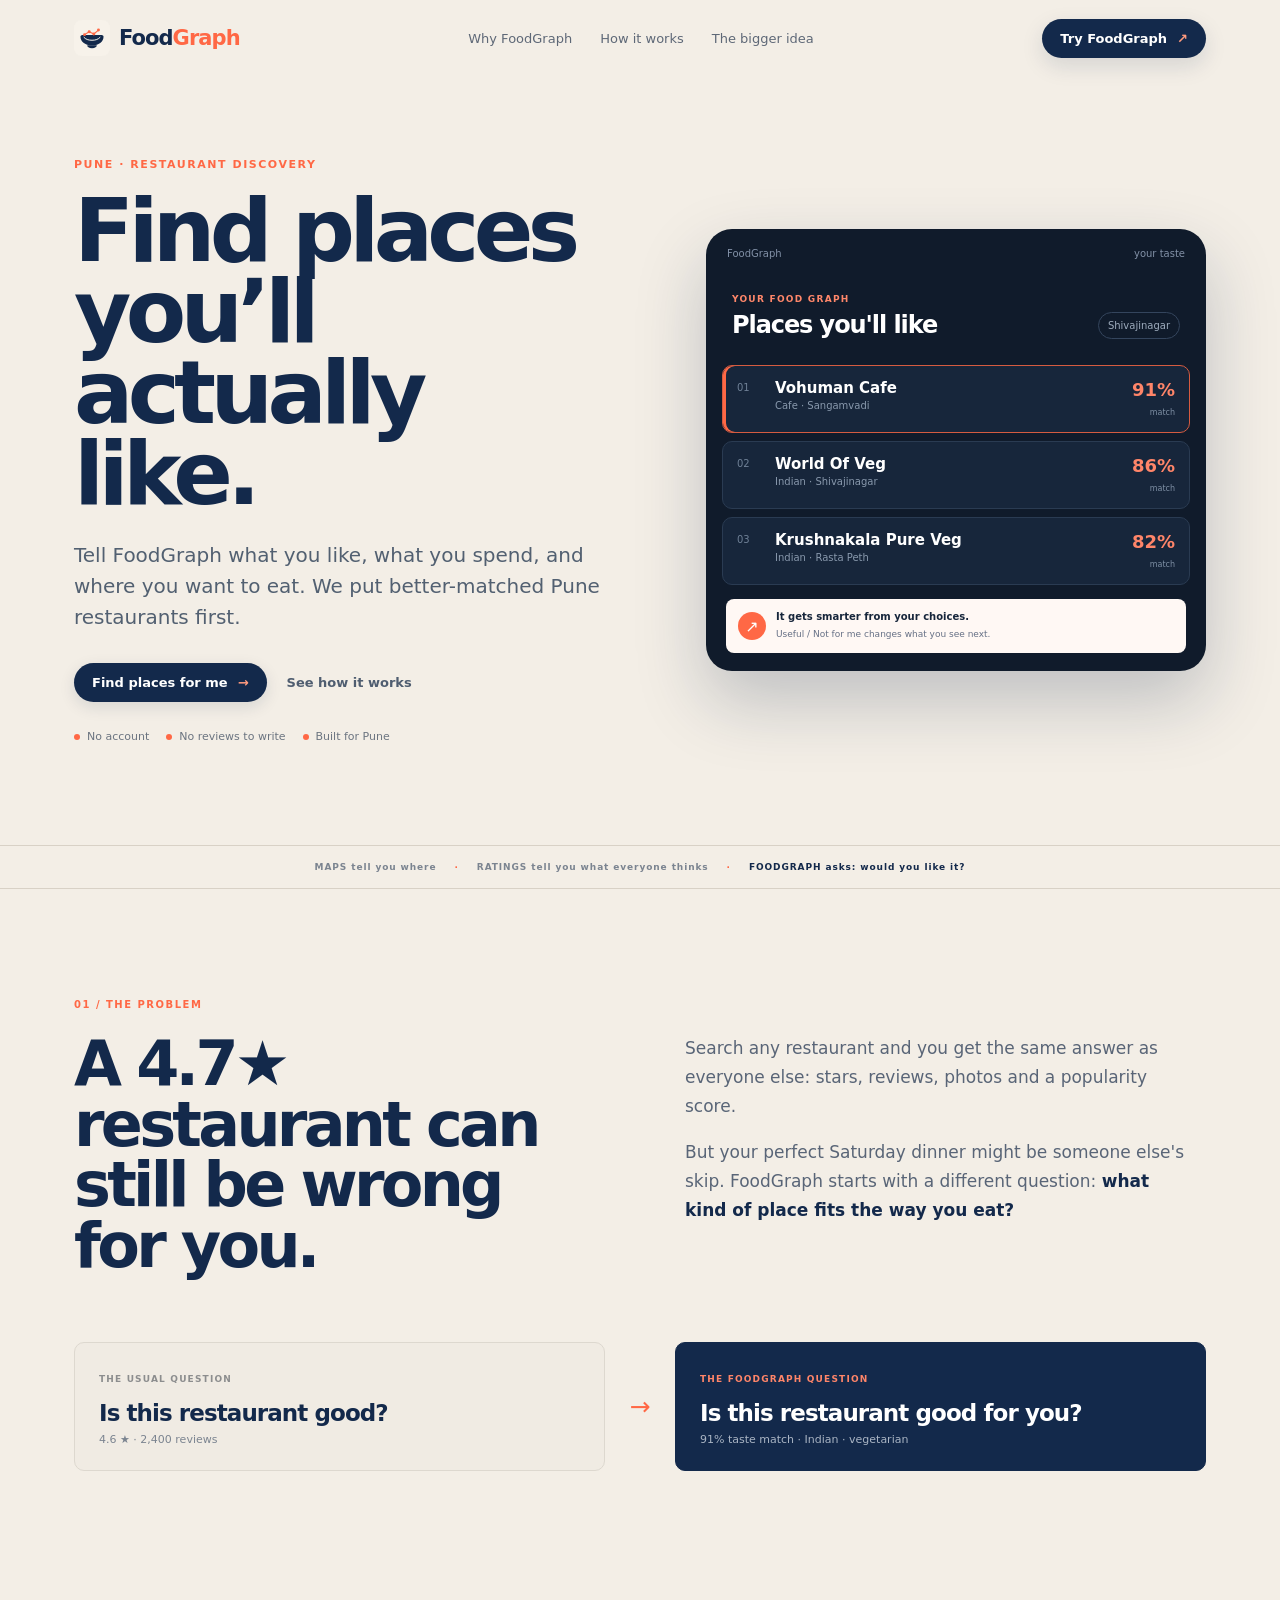
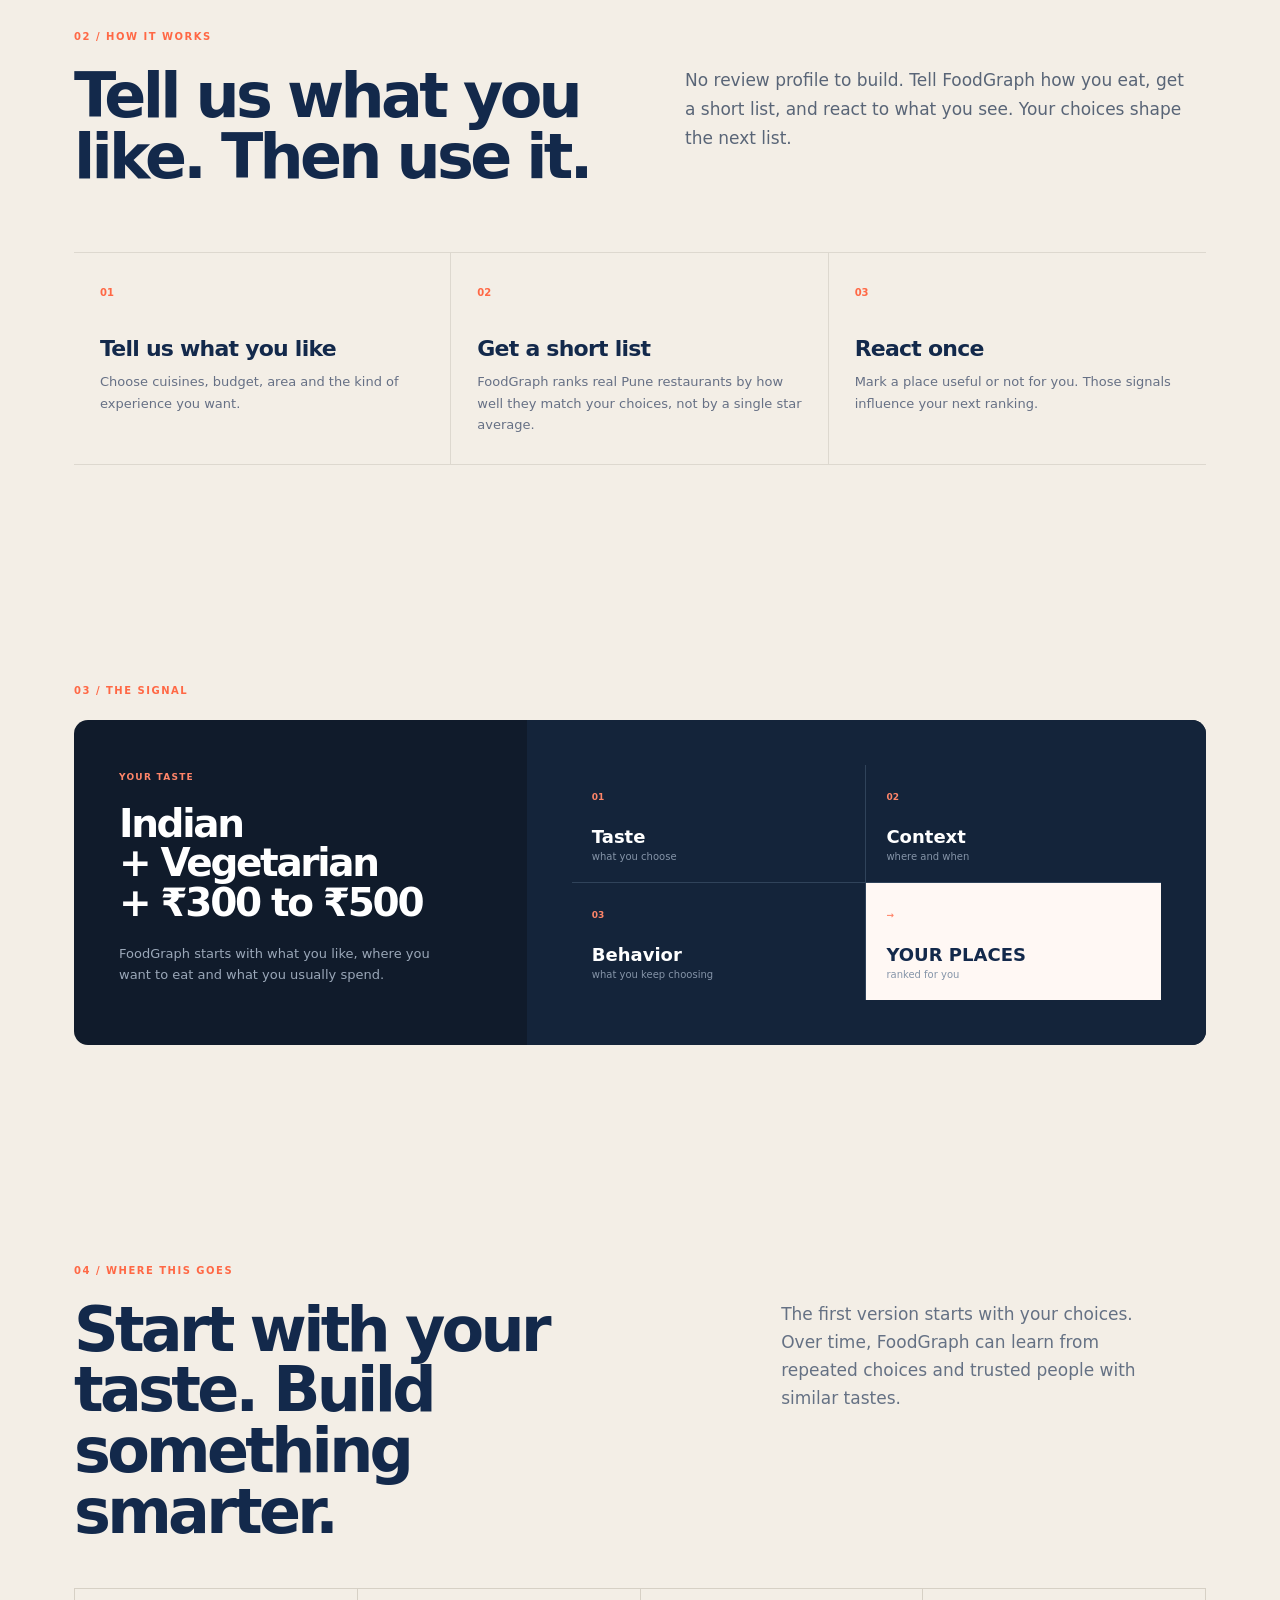
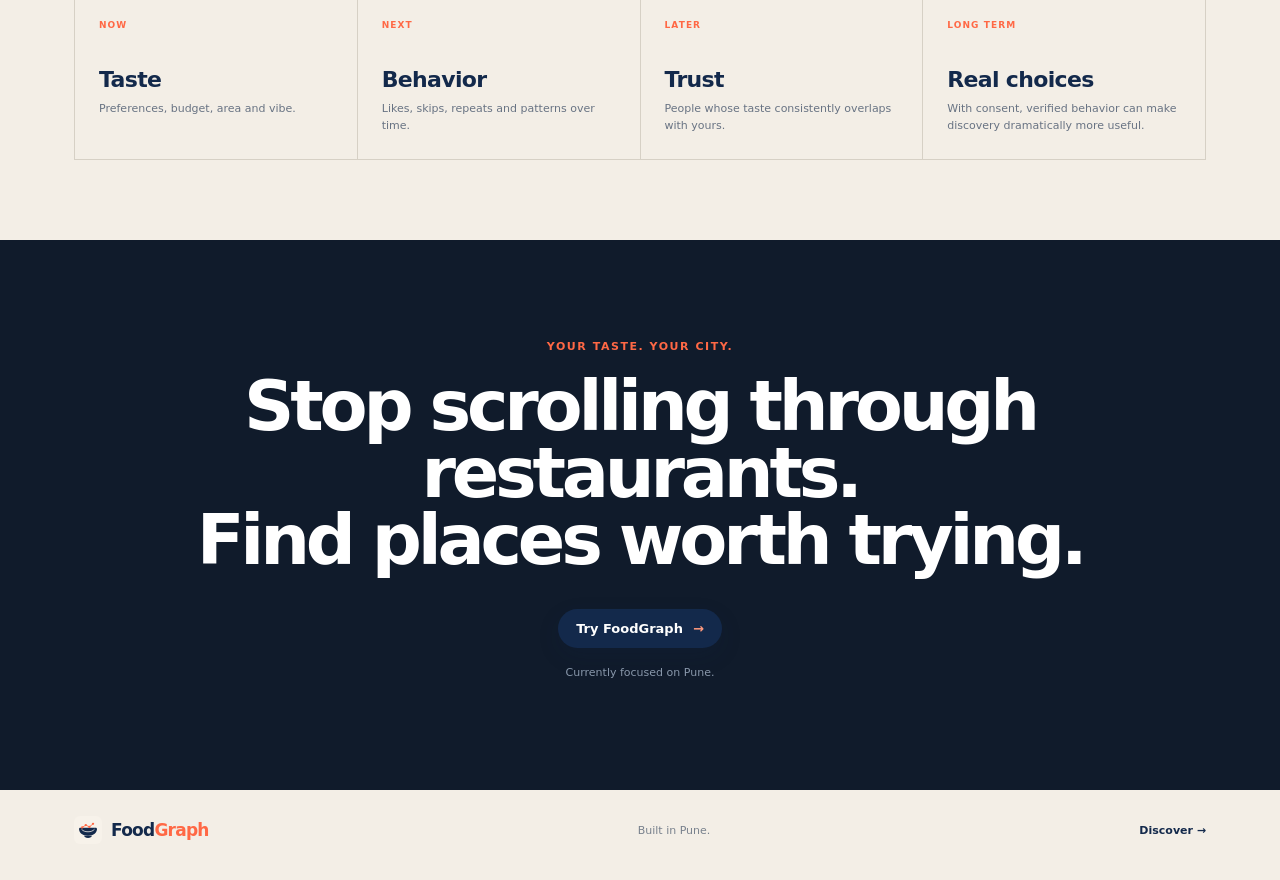
==== index.html @ 8de1b58d "Refresh homepage styles after design pass" ====
<!doctype html>
<html lang="en"><head><meta charset="utf-8"><meta name="viewport" content="width=device-width,initial-scale=1"><title>FoodGraph | Find places you'll like</title><meta name="description" content="FoodGraph helps you discover Pune restaurants that match your taste, budget and vibe."><link rel="icon" href="assets/foodgraph-mark.svg"><link rel="stylesheet" href="styles.css?v=20261007b"></head><body class="marketing"><nav class="nav"><a class="brand" href="./"><img src="assets/foodgraph-mark.svg" alt=""><span><b>Food</b><strong>Graph</strong></span></a><div class="navlinks"><a href="#why">Why FoodGraph</a><a href="#how">How it works</a><a href="#vision">The bigger idea</a></div><a class="navcta" href="discover/">Try FoodGraph <span>↗</span></a></nav><main><section class="hero-marketing"><div class="hero-copy"><p class="eyebrow">PUNE · RESTAURANT DISCOVERY</p><h1>Find places you’ll actually like.</h1><p class="hero-lede">Tell FoodGraph what you like, what you spend, and where you want to eat. We put better-matched Pune restaurants first.</p><div class="hero-actions"><a class="primary" href="discover/">Find places for me <span>→</span></a><a class="secondary" href="#how">See how it works</a></div><div class="proof-row"><span><i></i>No account</span><span><i></i>No reviews to write</span><span><i></i>Built for Pune</span></div></div><div class="hero-product"><div class="window"><div class="windowbar"><span>FoodGraph</span><span>your taste</span></div><div class="taste-head"><div><small>YOUR FOOD GRAPH</small><h2>Places you'll like</h2></div><span class="mini-location">Shivajinagar</span></div><article class="preview-card featured"><div class="preview-number">01</div><div class="preview-main"><div class="preview-name">Vohuman Cafe</div><div class="preview-meta">Cafe · Sangamvadi</div><div class="preview-tags"><span>Cafe</span><span>Casual</span></div></div><div class="fit"><b>91%</b><small>match</small></div></article><article class="preview-card"><div class="preview-number">02</div><div class="preview-main"><div class="preview-name">World Of Veg</div><div class="preview-meta">Indian · Shivajinagar</div><div class="preview-tags"><span>Indian</span><span>Vegetarian</span></div></div><div class="fit"><b>86%</b><small>match</small></div></article><article class="preview-card"><div class="preview-number">03</div><div class="preview-main"><div class="preview-name">Krushnakala Pure Veg</div><div class="preview-meta">Indian · Rasta Peth</div><div class="preview-tags"><span>Indian</span><span>Vegetarian</span></div></div><div class="fit"><b>82%</b><small>match</small></div></article><div class="learning-note"><span>↗</span><div><b>It gets smarter from your choices.</b><small>Useful / Not for me changes what you see next.</small></div></div></div></div></section><section class="ticker"><span>MAPS tell you where</span><b>·</b><span>RATINGS tell you what everyone thinks</span><b>·</b><strong>FOODGRAPH asks: would you like it?</strong></section><section id="why" class="section problem"><div class="section-label">01 / THE PROBLEM</div><div class="section-grid"><div><h2>A 4.7★ restaurant can still be wrong for you.</h2></div><div class="copy"><p>Search any restaurant and you get the same answer as everyone else: stars, reviews, photos and a popularity score.</p><p>But your perfect Saturday dinner might be someone else's skip. FoodGraph starts with a different question: <em>what kind of place fits the way you eat?</em></p></div></div><div class="comparison"><div class="compare-card muted"><span>THE USUAL QUESTION</span><b>Is this restaurant good?</b><p>4.6 ★ · 2,400 reviews</p></div><div class="compare-arrow">→</div><div class="compare-card active"><span>THE FOODGRAPH QUESTION</span><b>Is this restaurant good for you?</b><p>91% taste match · Indian · vegetarian</p></div></div></section><section id="how" class="section how"><div class="section-label">02 / HOW IT WORKS</div><div class="section-grid"><div><h2>Tell us what you like. Then use it.</h2></div><div class="copy"><p>No review profile to build. Tell FoodGraph how you eat, get a short list, and react to what you see. Your choices shape the next list.</p></div></div><div class="steps"><article><span>01</span><h3>Tell us what you like</h3><p>Choose cuisines, budget, area and the kind of experience you want.</p></article><article><span>02</span><h3>Get a short list</h3><p>FoodGraph ranks real Pune restaurants by how well they match your choices, not by a single star average.</p></article><article><span>03</span><h3>React once</h3><p>Mark a place useful or not for you. Those signals influence your next ranking.</p></article></div></section><section class="section taste-system"><div class="section-label">03 / THE SIGNAL</div><div class="signal-card"><div class="signal-left"><span class="signal-kicker">YOUR TASTE</span><h2>Indian<br>+ Vegetarian<br>+ ₹300 to ₹500</h2><p>FoodGraph starts with what you like, where you want to eat and what you usually spend.</p></div><div class="signal-flow"><div><span>01</span><b>Taste</b><small>what you choose</small></div><div><span>02</span><b>Context</b><small>where and when</small></div><div><span>03</span><b>Behavior</b><small>what you keep choosing</small></div><div class="result"><span>→</span><b>YOUR PLACES</b><small>ranked for you</small></div></div></div></section><section id="vision" class="section vision"><div class="section-label">04 / WHERE THIS GOES</div><div class="vision-head"><h2>Start with your taste. Build something smarter.</h2><p>The first version starts with your choices. Over time, FoodGraph can learn from repeated choices and trusted people with similar tastes.</p></div><div class="vision-grid"><div><span>NOW</span><b>Taste</b><p>Preferences, budget, area and vibe.</p></div><div><span>NEXT</span><b>Behavior</b><p>Likes, skips, repeats and patterns over time.</p></div><div><span>LATER</span><b>Trust</b><p>People whose taste consistently overlaps with yours.</p></div><div><span>LONG TERM</span><b>Real choices</b><p>With consent, verified behavior can make discovery dramatically more useful.</p></div></div></section><section class="final-cta"><p class="eyebrow">YOUR TASTE. YOUR CITY.</p><h2>Stop scrolling through restaurants.<br>Find places worth trying.</h2><a class="primary" href="discover/">Try FoodGraph <span>→</span></a><p>Currently focused on Pune.</p></section></main><footer><a class="brand" href="./"><img src="assets/foodgraph-mark.svg" alt=""><span><b>Food</b><strong>Graph</strong></span></a><span>Built in Pune.</span><a href="discover/">Discover →</a></footer></body></html>
---- styles.css ----
:root{--cream:#f7f2ea;--paper:#fffdf8;--ink:#13294b;--coral:#ff6845;--muted:#667085;--line:#ddd8cf;--dark:#101b2b;--dark2:#17263b;--white:#fff;--max:1180px}
*{box-sizing:border-box}html{scroll-behavior:smooth}body{margin:0;background:#f3eee6;color:var(--ink);font-family:Inter,ui-sans-serif,system-ui,-apple-system,BlinkMacSystemFont,"Segoe UI",sans-serif;-webkit-font-smoothing:antialiased}a{text-decoration:none;color:inherit}button,input,select{font:inherit}.nav{height:76px;max-width:var(--max);margin:auto;padding:0 24px;display:flex;align-items:center;justify-content:space-between;gap:24px}.brand{display:inline-flex;align-items:center;gap:9px;font-size:21px;letter-spacing:-.045em;font-weight:850}.brand img{width:36px;height:36px}.brand b{font-weight:850}.brand strong{color:var(--coral);font-weight:850}.navlinks{display:flex;gap:28px;font-size:13px;color:#5e6877}.navlinks a:hover{color:var(--ink)}.navcta,.primary{display:inline-flex;align-items:center;justify-content:center;gap:10px;background:var(--ink);color:white;border-radius:999px;padding:12px 18px;font-size:13px;font-weight:800;box-shadow:0 8px 22px rgba(19,41,75,.13)}.navcta span,.primary span{color:#ff9a7e}.hero-marketing{max-width:var(--max);margin:auto;padding:72px 24px 92px;display:grid;grid-template-columns:1.02fr .98fr;gap:60px;align-items:center}.hero-copy{padding:10px 0}.eyebrow{font-size:11px;font-weight:850;letter-spacing:.14em;color:var(--coral);margin:0 0 20px}.hero-copy h1{font-size:clamp(52px,7vw,88px);line-height:.92;letter-spacing:-.065em;margin:0 0 25px;max-width:650px}.hero-lede{font-size:20px;line-height:1.55;color:#526071;max-width:580px;margin:0 0 30px}.hero-actions{display:flex;align-items:center;gap:20px}.secondary{font-size:13px;font-weight:800;color:#4f5d70}.proof-row{display:flex;flex-wrap:wrap;gap:17px;margin-top:28px;font-size:11px;color:#6b7480}.proof-row i{display:inline-block;width:6px;height:6px;background:var(--coral);border-radius:50%;margin-right:7px}.hero-product{display:flex;justify-content:flex-end}.window{width:min(100%,500px);background:var(--dark);border-radius:26px;padding:16px;box-shadow:0 30px 70px rgba(19,41,75,.23);transform:rotate(1deg)}.windowbar{display:flex;justify-content:space-between;color:#8291a7;font-size:10px;padding:3px 5px 16px}.taste-head{display:flex;justify-content:space-between;align-items:end;padding:12px 10px 18px;color:white}.taste-head small{color:#ff876a;font-size:9px;letter-spacing:.14em;font-weight:800}.taste-head h2{font-size:24px;letter-spacing:-.045em;margin:5px 0 0}.mini-location{font-size:10px;border:1px solid #34455d;padding:7px 9px;border-radius:999px;color:#9eacbd}.preview-card{display:grid;grid-template-columns:28px 1fr auto;gap:10px;align-items:start;background:#17263b;border:1px solid #2a3b52;border-radius:15px;padding:15px;margin-top:8px;color:white}.preview-card.featured{border-color:#d55b40;box-shadow:inset 3px 0 var(--coral)}.preview-number{font-size:10px;color:#6f8096;padding-top:3px}.preview-name{font-size:15px;font-weight:800}.preview-meta{font-size:10px;color:#8999ad;margin-top:3px}.preview-tags{display:flex;gap:5px;margin-top:9px}.preview-tags span{font-size:8px;color:#b5c0cf;border:1px solid #35475f;border-radius:999px;padding:4px 6px}.fit{text-align:right}.fit b{display:block;color:#ff8569;font-size:18px}.fit small{font-size:8px;color:#7f90a5}.learning-note{display:flex;gap:10px;align-items:center;margin:12px 4px 2px;padding:12px;border-radius:13px;background:#fff8f4;color:#17263b}.learning-note>span{width:28px;height:28px;border-radius:50%;background:var(--coral);color:white;display:grid;place-items:center}.learning-note b{display:block;font-size:10px}.learning-note small{font-size:9px;color:#667085}.ticker{border-top:1px solid #d8d1c6;border-bottom:1px solid #d8d1c6;padding:16px 24px;display:flex;justify-content:center;gap:18px;flex-wrap:wrap;font-size:9px;letter-spacing:.1em;font-weight:800;color:#7b8490}.ticker strong{color:var(--ink)}.ticker b{color:var(--coral)}.section{max-width:var(--max);margin:auto;padding:110px 24px}.section-label{font-size:10px;font-weight:850;letter-spacing:.15em;color:var(--coral);margin-bottom:35px}.section-grid{display:grid;grid-template-columns:1fr 1fr;gap:70px}.section h2,.vision-head h2{font-size:clamp(38px,5vw,62px);line-height:.98;letter-spacing:-.06em;margin:0;max-width:600px}.copy{font-size:17px;line-height:1.7;color:#596577;max-width:510px}.copy p{margin:0 0 18px}.copy em{color:var(--ink);font-style:normal;font-weight:750}.comparison{display:grid;grid-template-columns:1fr 70px 1fr;align-items:center;margin-top:65px}.compare-card{padding:28px;border-radius:20px;border:1px solid var(--line);background:#f0ebe3}.compare-card.active{background:var(--ink);color:white;border-color:var(--ink);box-shadow:0 20px 50px rgba(19,41,75,.16)}.compare-card span{font-size:9px;letter-spacing:.13em;font-weight:850;color:#8c8d8e}.compare-card.active span{color:#ff8569}.compare-card b{display:block;font-size:23px;letter-spacing:-.04em;margin:14px 0 7px}.compare-card p{margin:0;font-size:11px;color:#7b8490}.compare-card.active p{color:#aab5c4}.compare-arrow{text-align:center;font-size:25px;color:var(--coral)}.how{padding-top:50px}.steps{display:grid;grid-template-columns:repeat(3,1fr);gap:16px;margin-top:65px}.steps article{background:#fffdf8;border:1px solid var(--line);border-radius:20px;padding:28px;min-height:220px}.steps span{font-size:10px;color:var(--coral);font-weight:850}.steps h3{font-size:22px;letter-spacing:-.035em;margin:42px 0 10px}.steps p{font-size:13px;line-height:1.65;color:#667085;margin:0}.signal-card{margin-top:20px;border-radius:28px;background:var(--dark);color:white;display:grid;grid-template-columns:.8fr 1.2fr;overflow:hidden}.signal-left{padding:45px}.signal-kicker{font-size:9px;letter-spacing:.14em;color:#ff8569;font-weight:850}.signal-left h2{font-size:39px;line-height:1.02;margin:20px 0}.signal-left p{font-size:13px;line-height:1.65;color:#9aa7b8;max-width:340px}.signal-flow{padding:45px;display:grid;grid-template-columns:1fr 1fr;gap:12px;background:#14243a}.signal-flow>div{border:1px solid #30435a;border-radius:17px;padding:20px}.signal-flow span{font-size:9px;color:#ff8569;font-weight:850}.signal-flow b{display:block;margin-top:22px;font-size:18px}.signal-flow small{display:block;color:#8594a8;font-size:10px;margin-top:4px}.signal-flow .result{background:#fff8f4;color:var(--ink);border:0}.vision{padding-bottom:80px}.vision-head{display:grid;grid-template-columns:1.2fr .8fr;gap:70px}.vision-head p{font-size:17px;line-height:1.65;color:#657184;margin:0;max-width:390px}.vision-grid{display:grid;grid-template-columns:repeat(4,1fr);gap:1px;margin-top:60px;background:#d6d0c5;border:1px solid #d6d0c5}.vision-grid>div{background:#f3eee6;padding:25px;min-height:180px}.vision-grid span{font-size:9px;letter-spacing:.12em;color:var(--coral);font-weight:850}.vision-grid b{display:block;font-size:22px;margin:35px 0 8px;letter-spacing:-.03em}.vision-grid p{font-size:11px;line-height:1.6;color:#687383;margin:0}.final-cta{background:var(--dark);color:white;text-align:center;padding:100px 24px}.final-cta h2{font-size:clamp(43px,6vw,70px);line-height:.96;letter-spacing:-.06em;margin:0 auto 35px}.final-cta p:last-child{color:#8998ab;font-size:11px;margin-top:18px}footer{max-width:var(--max);margin:auto;padding:26px 24px 36px;display:flex;align-items:center;justify-content:space-between;gap:20px;font-size:11px;color:#78818d}footer .brand{color:var(--ink);font-size:17px}footer .brand img{width:28px;height:28px}footer a:last-child{font-weight:800;color:var(--ink)}
.app-nav{max-width:1080px}.app-nav-center{font-size:10px;letter-spacing:.08em;text-transform:uppercase;font-weight:800;color:#7a8491}.live-dot{display:inline-block;width:6px;height:6px;border-radius:50%;background:var(--coral);margin-right:7px}.navback{font-size:12px;font-weight:800;color:#5d6877}.discover-wrap{max-width:1080px;margin:auto;padding:60px 24px 100px}.discover-intro{display:grid;grid-template-columns:1fr 300px;gap:80px;align-items:center;padding-bottom:45px}.discover-intro h1{font-size:clamp(46px,6vw,72px);line-height:.94;letter-spacing:-.06em;margin:0 0 18px}.discover-intro>div>p:last-child{font-size:15px;line-height:1.6;color:#687383;max-width:500px}.taste-orbit{height:240px;width:240px;border:1px solid #d6d0c6;border-radius:50%;position:relative;margin:auto}.taste-orbit:before,.taste-orbit:after{content:"";position:absolute;inset:32px;border:1px dashed #d0c9bd;border-radius:50%}.taste-orbit:after{inset:78px;border-style:solid}.orbit-center{position:absolute;left:50%;top:50%;transform:translate(-50%,-50%);width:58px;height:58px;border-radius:50%;background:var(--ink);color:white;display:grid;place-items:center;font-size:11px;font-weight:850;z-index:2}.taste-orbit>span{position:absolute;background:var(--cream);padding:5px 7px;border:1px solid #d6d0c6;border-radius:999px;font-size:9px;font-weight:800;z-index:3}.taste-orbit>span:nth-child(2){top:12px;left:94px}.taste-orbit>span:nth-child(3){right:2px;top:110px}.taste-orbit>span:nth-child(4){bottom:18px;left:91px}.taste-orbit>span:nth-child(5){left:2px;top:110px}.discover-card{max-width:760px;margin:auto;background:var(--dark);color:white;border-radius:28px;padding:30px;box-shadow:0 30px 80px rgba(19,41,75,.18)}.discover-card .progress{color:#8d9aad}.progress{display:flex;justify-content:space-between;font-size:11px;font-weight:750;margin-bottom:15px}.progress-bar{height:4px;background:#26364b;border-radius:99px;overflow:hidden;margin-bottom:25px}.progress-fill{height:100%;width:25%;background:var(--coral);border-radius:99px}.discover-card .field{margin-bottom:28px}.discover-card label{display:block;font-size:15px;font-weight:800;margin-bottom:10px}.discover-card .hint{font-size:11px;color:#8e9bac;margin:-3px 0 12px}.select-wrap select,.area-select{appearance:none;width:100%;padding:14px;border-radius:13px}.discover-card select,.discover-card .range-box{background:#0d1929;border:1px solid #2d4057;color:white}.range-box{padding:16px;border-radius:15px}.range-top{display:flex;justify-content:space-between}.range-value{font-weight:800}.range-note{font-size:11px;color:#8a98aa}.range input{width:100%;accent-color:var(--coral)}.range{display:flex;justify-content:space-between;color:#77879c;font-size:10px;margin-top:8px}.chips{display:flex;flex-wrap:wrap;gap:8px}.chip{border:1px solid #304259;background:#16263b;color:#cbd4df;padding:10px 13px;border-radius:999px;cursor:pointer;font-size:12px;font-weight:700}.chip:hover{background:#203149}.chip.selected{background:#fff;color:var(--ink);border-color:#fff}.discover-card button[type=submit]{width:100%;border:0;border-radius:14px;background:var(--coral);color:white;padding:16px;font-size:14px;font-weight:850;cursor:pointer}.micro{text-align:center;color:#748398;font-size:10px}.results{max-width:760px;margin:25px auto 0}.results .card{background:var(--dark);color:white;border-radius:28px;padding:25px}.result-head{display:flex;justify-content:space-between;gap:15px;align-items:end;margin-bottom:15px}.result-kicker{font-size:9px;color:#ff8569;text-transform:uppercase;letter-spacing:.13em;font-weight:850}.result-title{font-size:29px;font-weight:850;letter-spacing:-.045em;margin:5px 0 0}.result-meta{font-size:10px;color:#8795a8}.notice{margin:0 0 16px;padding:12px 14px;border:1px solid #2d4057;border-radius:13px;background:#14243a;color:#9eabbc;font-size:11px;line-height:1.55}.notice b{color:#f1f4f7}.restaurant{background:#14243a;border:1px solid #2d4057;border-radius:17px;padding:17px;margin-bottom:10px}.restaurant-top{display:flex;justify-content:space-between;gap:15px}.restaurant h3{margin:0 0 5px;font-size:16px}.restaurant .type{font-size:10px;color:#8391a5}.score{text-align:right}.score strong{display:block;font-size:20px;color:#ff8569}.score span{font-size:8px;color:#8190a3}.tags{display:flex;flex-wrap:wrap;gap:6px;margin-top:10px}.tag{font-size:8px;color:#a9b4c2;border:1px solid #304259;border-radius:999px;padding:4px 7px}.why{margin:12px 0 0;padding:10px 11px;border-radius:11px;background:#182b42;border:1px solid #30445c;color:#b8c3d0;font-size:10px;line-height:1.5}.why b{color:#ff9a7e}.result-actions{display:flex;flex-wrap:wrap;gap:7px;margin-top:12px}.result-actions a,.result-actions button{border:1px solid #304259;background:#0d1929;color:#cbd4df;border-radius:9px;padding:7px 9px;font-size:10px;font-weight:750;cursor:pointer}.back{background:none;border:0;color:#8e9bac;cursor:pointer;padding:8px 0;font-size:10px}.hidden{display:none!important}
@media(max-width:850px){.navlinks{display:none}.hero-marketing{grid-template-columns:1fr;padding-top:48px}.hero-product{justify-content:center}.section-grid,.vision-head{grid-template-columns:1fr;gap:25px}.signal-card{grid-template-columns:1fr}.vision-grid{grid-template-columns:1fr 1fr}.discover-intro{grid-template-columns:1fr;gap:30px}}
@media(max-width:600px){.nav{height:68px;padding:0 16px}.navcta{padding:10px 13px;font-size:11px}.hero-marketing{padding:45px 18px 65px}.hero-copy h1{font-size:51px}.hero-lede{font-size:17px}.hero-actions{align-items:stretch;flex-direction:column;gap:13px}.primary,.secondary{text-align:center}.proof-row{gap:9px;line-height:1.5}.window{transform:none;border-radius:20px;padding:11px}.ticker{justify-content:flex-start;gap:9px;padding:14px 18px;font-size:8px}.section{padding:75px 18px}.section h2,.vision-head h2{font-size:42px}.comparison{grid-template-columns:1fr;gap:10px;margin-top:40px}.compare-arrow{transform:rotate(90deg)}.steps{grid-template-columns:1fr;margin-top:35px}.steps article{min-height:0}.steps h3{margin-top:30px}.signal-left,.signal-flow{padding:28px}.signal-flow{grid-template-columns:1fr}.vision-grid{grid-template-columns:1fr}.final-cta{padding:75px 18px}.final-cta h2{font-size:47px}.discover-wrap{padding:35px 15px 70px}.discover-intro h1{font-size:50px}.discover-card{padding:20px;border-radius:22px}.app-nav-center{display:none}footer{padding:22px 16px;flex-wrap:wrap}.taste-head h2{font-size:20px}}
/* 2026-10 design pass: hierarchy, restraint, and first-screen clarity */
.hero-copy h1{max-width:700px}
.hero-lede{max-width:540px}
.hero-actions .primary{box-shadow:0 5px 16px rgba(19,41,75,.12)}
.window{transform:none}
.preview-card{border-radius:10px;padding:13px 14px}
.preview-tags{display:none}
.learning-note{border-radius:8px;margin-top:14px}
.section-label{margin-bottom:24px}
.section-grid{gap:90px}
.compare-card{border-radius:10px;padding:24px}
.compare-card.active{box-shadow:none}
.steps{gap:0;border-top:1px solid var(--line);border-bottom:1px solid var(--line)}
.steps article{background:transparent;border:0;border-radius:0;border-right:1px solid var(--line);padding:28px 26px;min-height:205px}
.steps article:last-child{border-right:0}
.steps h3{margin:36px 0 10px}
.signal-card{border-radius:14px}
.signal-flow{gap:0}
.signal-flow>div{border-radius:0;border-width:0 1px 1px 0}
.signal-flow>div:nth-child(2n){border-right:0}
.signal-flow>div:nth-last-child(-n+2){border-bottom:0}
.vision-grid{margin-top:45px}
.vision-grid>div{padding:24px;min-height:155px}
.discover-intro h1{max-width:720px}
.discover-card{border-radius:18px;box-shadow:0 18px 45px rgba(19,41,75,.12)}
.chip{border-radius:8px;padding:10px 14px}
.restaurant{border-radius:10px}
.why{border-radius:8px}
.result-actions a,.result-actions button{border-radius:7px}
@media(max-width:600px){
  .hero-copy h1{font-size:48px}
  .steps article{border-right:0;border-bottom:1px solid var(--line);padding:25px 0;min-height:0}
  .steps article:last-child{border-bottom:0}
  .signal-flow>div{border-right:0;border-bottom:1px solid #30435a}
  .signal-flow>div:last-child{border-bottom:0}
  .discover-intro h1{font-size:46px}
}
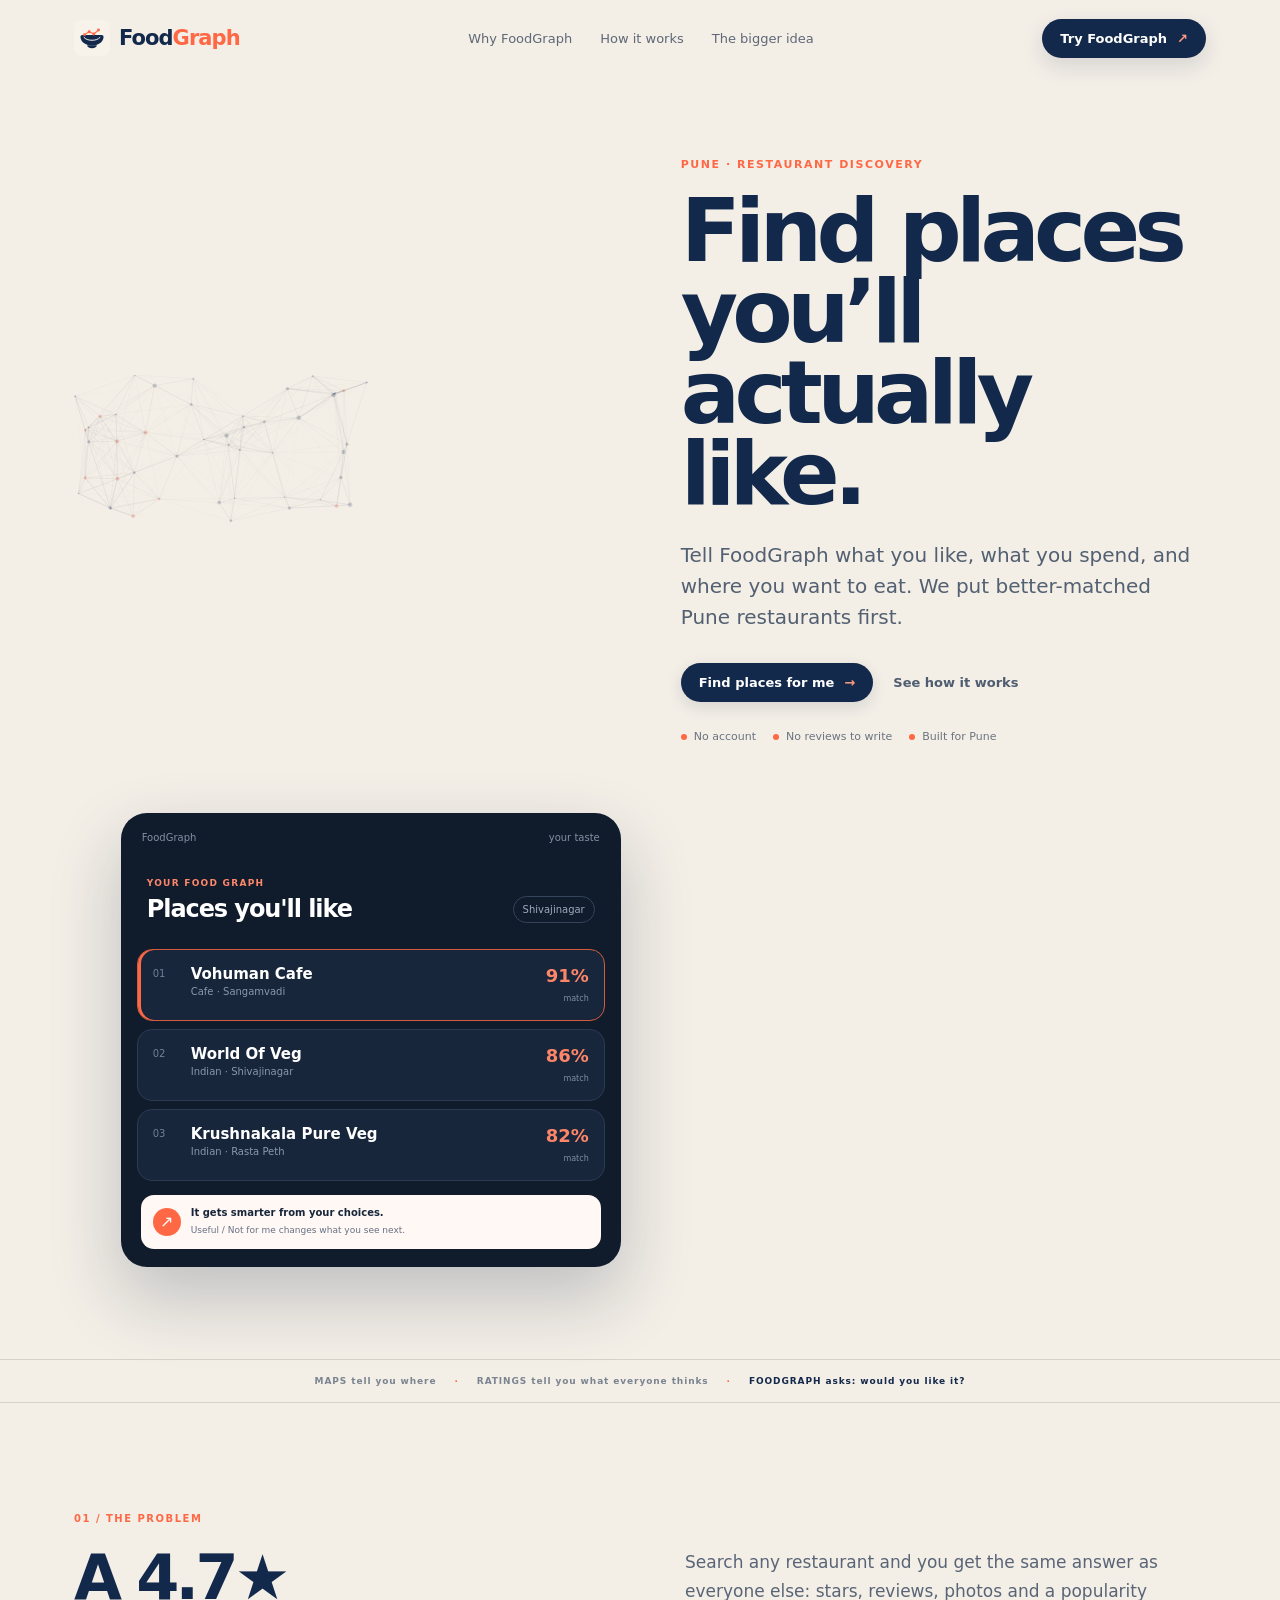
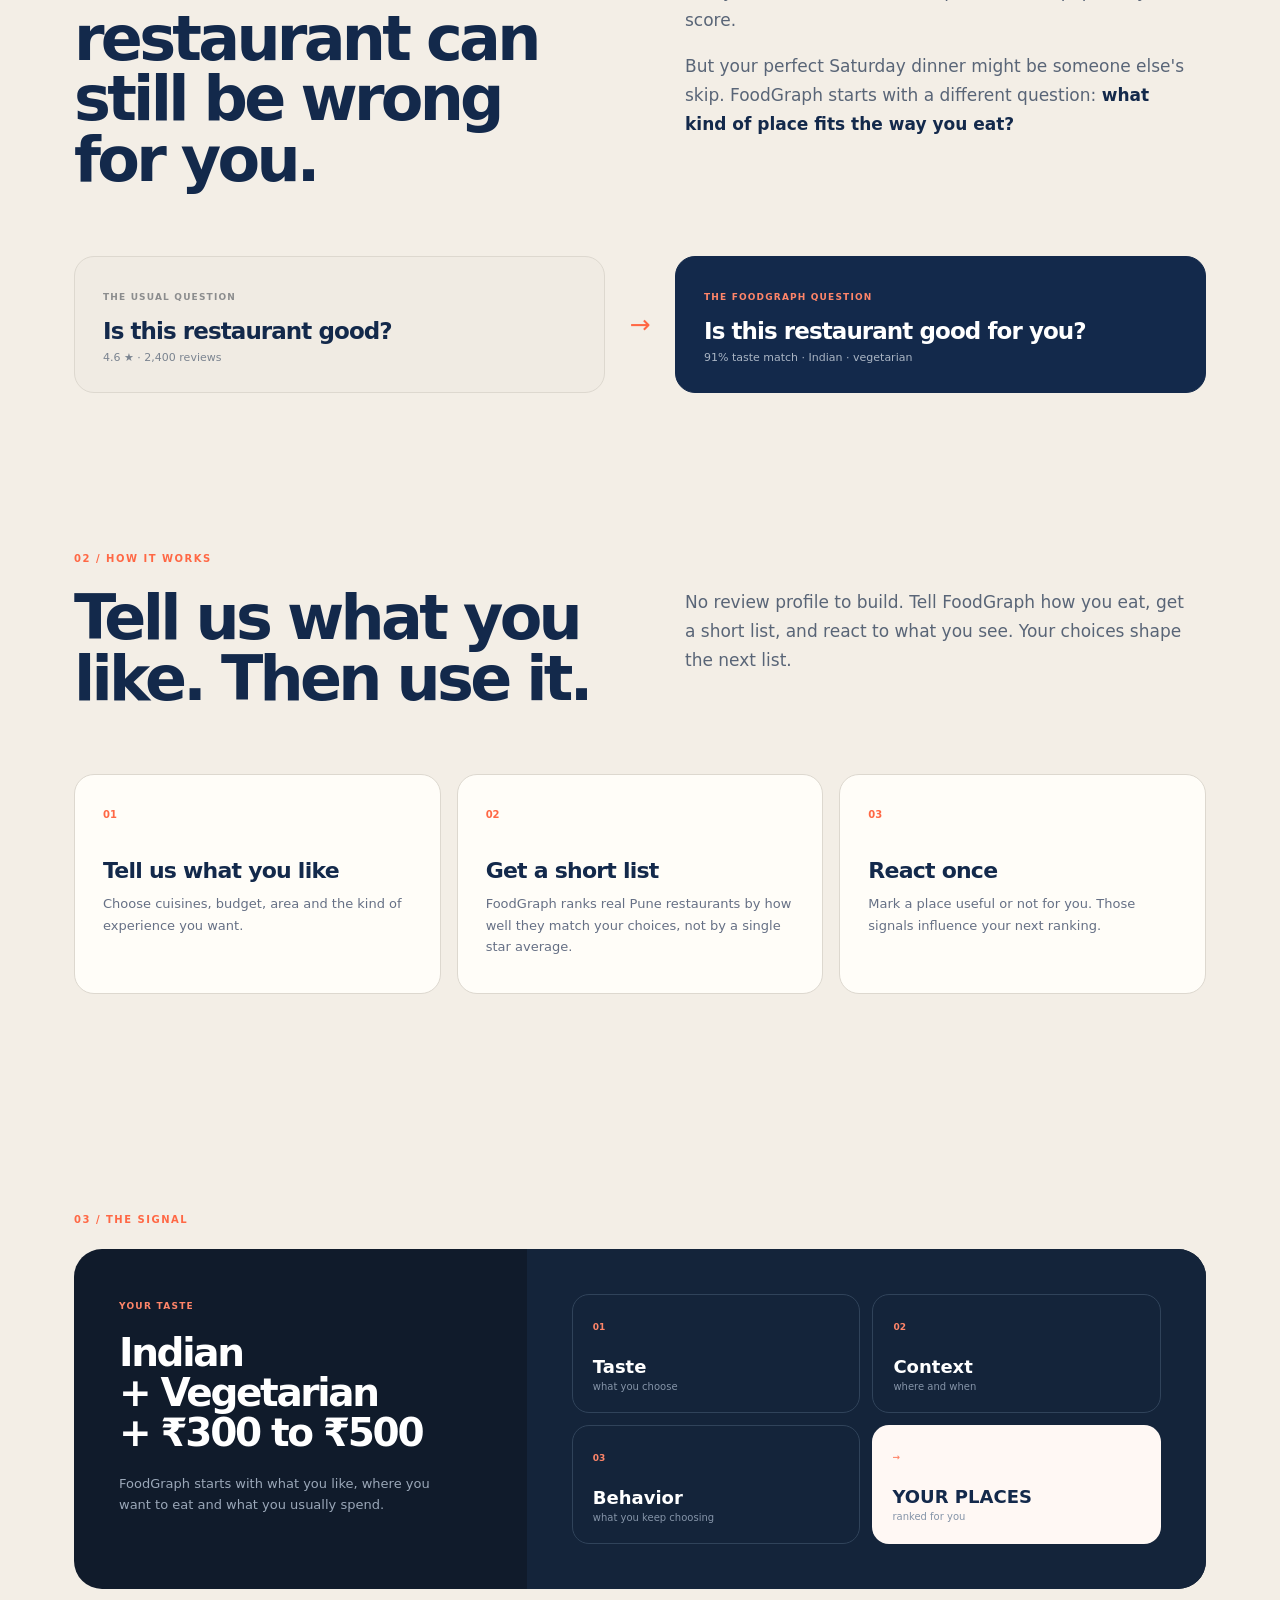
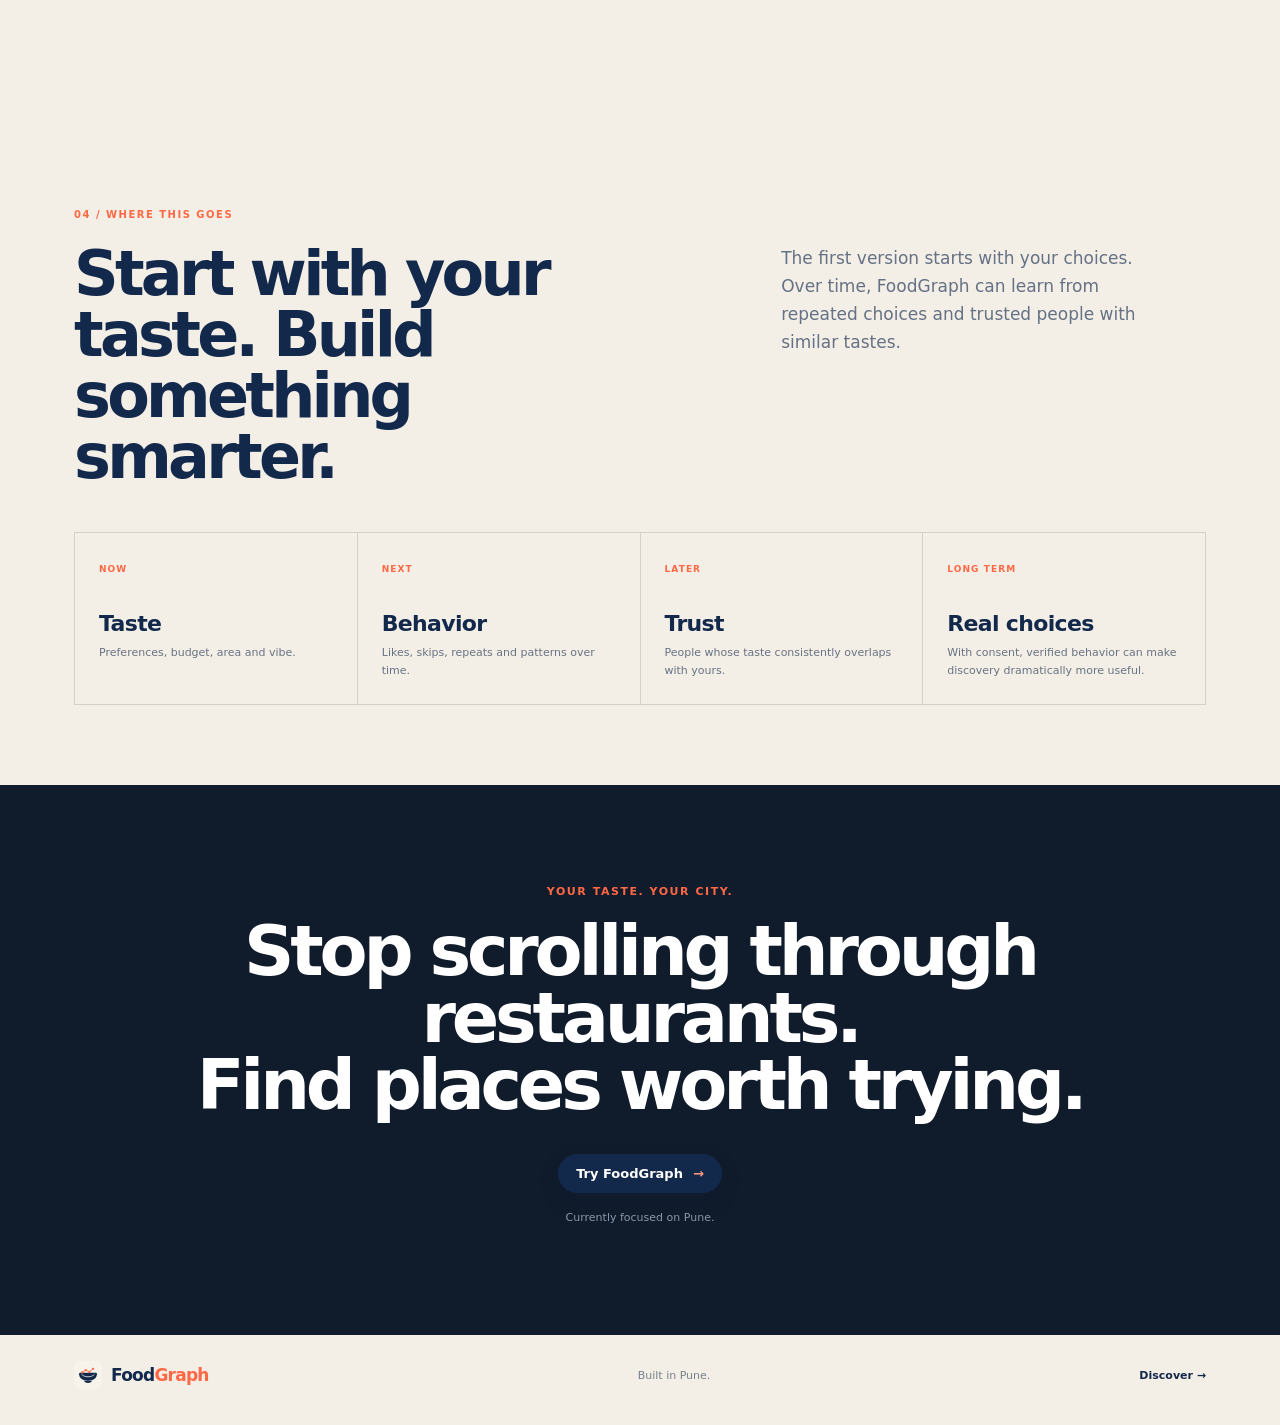
==== commit 12202f66: "Add premium motion and particle hero" ====
--- a/index.html
+++ b/index.html
@@ -1,2 +1,21 @@
 <!doctype html>
-<html lang="en"><head><meta charset="utf-8"><meta name="viewport" content="width=device-width,initial-scale=1"><title>FoodGraph | Find places you'll like</title><meta name="description" content="FoodGraph helps you discover Pune restaurants that match your taste, budget and vibe."><link rel="icon" href="assets/foodgraph-mark.svg"><link rel="stylesheet" href="styles.css?v=20261007b"></head><body class="marketing"><nav class="nav"><a class="brand" href="./"><img src="assets/foodgraph-mark.svg" alt=""><span><b>Food</b><strong>Graph</strong></span></a><div class="navlinks"><a href="#why">Why FoodGraph</a><a href="#how">How it works</a><a href="#vision">The bigger idea</a></div><a class="navcta" href="discover/">Try FoodGraph <span>↗</span></a></nav><main><section class="hero-marketing"><div class="hero-copy"><p class="eyebrow">PUNE · RESTAURANT DISCOVERY</p><h1>Find places you’ll actually like.</h1><p class="hero-lede">Tell FoodGraph what you like, what you spend, and where you want to eat. We put better-matched Pune restaurants first.</p><div class="hero-actions"><a class="primary" href="discover/">Find places for me <span>→</span></a><a class="secondary" href="#how">See how it works</a></div><div class="proof-row"><span><i></i>No account</span><span><i></i>No reviews to write</span><span><i></i>Built for Pune</span></div></div><div class="hero-product"><div class="window"><div class="windowbar"><span>FoodGraph</span><span>your taste</span></div><div class="taste-head"><div><small>YOUR FOOD GRAPH</small><h2>Places you'll like</h2></div><span class="mini-location">Shivajinagar</span></div><article class="preview-card featured"><div class="preview-number">01</div><div class="preview-main"><div class="preview-name">Vohuman Cafe</div><div class="preview-meta">Cafe · Sangamvadi</div><div class="preview-tags"><span>Cafe</span><span>Casual</span></div></div><div class="fit"><b>91%</b><small>match</small></div></article><article class="preview-card"><div class="preview-number">02</div><div class="preview-main"><div class="preview-name">World Of Veg</div><div class="preview-meta">Indian · Shivajinagar</div><div class="preview-tags"><span>Indian</span><span>Vegetarian</span></div></div><div class="fit"><b>86%</b><small>match</small></div></article><article class="preview-card"><div class="preview-number">03</div><div class="preview-main"><div class="preview-name">Krushnakala Pure Veg</div><div class="preview-meta">Indian · Rasta Peth</div><div class="preview-tags"><span>Indian</span><span>Vegetarian</span></div></div><div class="fit"><b>82%</b><small>match</small></div></article><div class="learning-note"><span>↗</span><div><b>It gets smarter from your choices.</b><small>Useful / Not for me changes what you see next.</small></div></div></div></div></section><section class="ticker"><span>MAPS tell you where</span><b>·</b><span>RATINGS tell you what everyone thinks</span><b>·</b><strong>FOODGRAPH asks: would you like it?</strong></section><section id="why" class="section problem"><div class="section-label">01 / THE PROBLEM</div><div class="section-grid"><div><h2>A 4.7★ restaurant can still be wrong for you.</h2></div><div class="copy"><p>Search any restaurant and you get the same answer as everyone else: stars, reviews, photos and a popularity score.</p><p>But your perfect Saturday dinner might be someone else's skip. FoodGraph starts with a different question: <em>what kind of place fits the way you eat?</em></p></div></div><div class="comparison"><div class="compare-card muted"><span>THE USUAL QUESTION</span><b>Is this restaurant good?</b><p>4.6 ★ · 2,400 reviews</p></div><div class="compare-arrow">→</div><div class="compare-card active"><span>THE FOODGRAPH QUESTION</span><b>Is this restaurant good for you?</b><p>91% taste match · Indian · vegetarian</p></div></div></section><section id="how" class="section how"><div class="section-label">02 / HOW IT WORKS</div><div class="section-grid"><div><h2>Tell us what you like. Then use it.</h2></div><div class="copy"><p>No review profile to build. Tell FoodGraph how you eat, get a short list, and react to what you see. Your choices shape the next list.</p></div></div><div class="steps"><article><span>01</span><h3>Tell us what you like</h3><p>Choose cuisines, budget, area and the kind of experience you want.</p></article><article><span>02</span><h3>Get a short list</h3><p>FoodGraph ranks real Pune restaurants by how well they match your choices, not by a single star average.</p></article><article><span>03</span><h3>React once</h3><p>Mark a place useful or not for you. Those signals influence your next ranking.</p></article></div></section><section class="section taste-system"><div class="section-label">03 / THE SIGNAL</div><div class="signal-card"><div class="signal-left"><span class="signal-kicker">YOUR TASTE</span><h2>Indian<br>+ Vegetarian<br>+ ₹300 to ₹500</h2><p>FoodGraph starts with what you like, where you want to eat and what you usually spend.</p></div><div class="signal-flow"><div><span>01</span><b>Taste</b><small>what you choose</small></div><div><span>02</span><b>Context</b><small>where and when</small></div><div><span>03</span><b>Behavior</b><small>what you keep choosing</small></div><div class="result"><span>→</span><b>YOUR PLACES</b><small>ranked for you</small></div></div></div></section><section id="vision" class="section vision"><div class="section-label">04 / WHERE THIS GOES</div><div class="vision-head"><h2>Start with your taste. Build something smarter.</h2><p>The first version starts with your choices. Over time, FoodGraph can learn from repeated choices and trusted people with similar tastes.</p></div><div class="vision-grid"><div><span>NOW</span><b>Taste</b><p>Preferences, budget, area and vibe.</p></div><div><span>NEXT</span><b>Behavior</b><p>Likes, skips, repeats and patterns over time.</p></div><div><span>LATER</span><b>Trust</b><p>People whose taste consistently overlaps with yours.</p></div><div><span>LONG TERM</span><b>Real choices</b><p>With consent, verified behavior can make discovery dramatically more useful.</p></div></div></section><section class="final-cta"><p class="eyebrow">YOUR TASTE. YOUR CITY.</p><h2>Stop scrolling through restaurants.<br>Find places worth trying.</h2><a class="primary" href="discover/">Try FoodGraph <span>→</span></a><p>Currently focused on Pune.</p></section></main><footer><a class="brand" href="./"><img src="assets/foodgraph-mark.svg" alt=""><span><b>Food</b><strong>Graph</strong></span></a><span>Built in Pune.</span><a href="discover/">Discover →</a></footer></body></html>+<html lang="en"><head><meta charset="utf-8"><meta name="viewport" content="width=device-width,initial-scale=1"><title>FoodGraph | Find places you'll like</title><meta name="description" content="FoodGraph helps you discover Pune restaurants that match your taste, budget and vibe."><link rel="icon" href="assets/foodgraph-mark.svg"><link rel="stylesheet" href="styles.css?v=20261007b"></head><body class="marketing"><nav class="nav"><a class="brand" href="./"><img src="assets/foodgraph-mark.svg" alt=""><span><b>Food</b><strong>Graph</strong></span></a><div class="navlinks"><a href="#why">Why FoodGraph</a><a href="#how">How it works</a><a href="#vision">The bigger idea</a></div><a class="navcta" href="discover/">Try FoodGraph <span>↗</span></a></nav><main><section class="hero-marketing"><canvas class="hero-particles" id="heroParticles" aria-hidden="true"></canvas><div class="hero-copy"><p class="eyebrow">PUNE · RESTAURANT DISCOVERY</p><h1>Find places you’ll actually like.</h1><p class="hero-lede">Tell FoodGraph what you like, what you spend, and where you want to eat. We put better-matched Pune restaurants first.</p><div class="hero-actions"><a class="primary" href="discover/">Find places for me <span>→</span></a><a class="secondary" href="#how">See how it works</a></div><div class="proof-row"><span><i></i>No account</span><span><i></i>No reviews to write</span><span><i></i>Built for Pune</span></div></div><div class="hero-product"><div class="window"><div class="windowbar"><span>FoodGraph</span><span>your taste</span></div><div class="taste-head"><div><small>YOUR FOOD GRAPH</small><h2>Places you'll like</h2></div><span class="mini-location">Shivajinagar</span></div><article class="preview-card featured"><div class="preview-number">01</div><div class="preview-main"><div class="preview-name">Vohuman Cafe</div><div class="preview-meta">Cafe · Sangamvadi</div><div class="preview-tags"><span>Cafe</span><span>Casual</span></div></div><div class="fit"><b>91%</b><small>match</small></div></article><article class="preview-card"><div class="preview-number">02</div><div class="preview-main"><div class="preview-name">World Of Veg</div><div class="preview-meta">Indian · Shivajinagar</div><div class="preview-tags"><span>Indian</span><span>Vegetarian</span></div></div><div class="fit"><b>86%</b><small>match</small></div></article><article class="preview-card"><div class="preview-number">03</div><div class="preview-main"><div class="preview-name">Krushnakala Pure Veg</div><div class="preview-meta">Indian · Rasta Peth</div><div class="preview-tags"><span>Indian</span><span>Vegetarian</span></div></div><div class="fit"><b>82%</b><small>match</small></div></article><div class="learning-note"><span>↗</span><div><b>It gets smarter from your choices.</b><small>Useful / Not for me changes what you see next.</small></div></div></div></div></section><section class="ticker"><span>MAPS tell you where</span><b>·</b><span>RATINGS tell you what everyone thinks</span><b>·</b><strong>FOODGRAPH asks: would you like it?</strong></section><section id="why" class="section problem"><div class="section-label">01 / THE PROBLEM</div><div class="section-grid"><div><h2>A 4.7★ restaurant can still be wrong for you.</h2></div><div class="copy"><p>Search any restaurant and you get the same answer as everyone else: stars, reviews, photos and a popularity score.</p><p>But your perfect Saturday dinner might be someone else's skip. FoodGraph starts with a different question: <em>what kind of place fits the way you eat?</em></p></div></div><div class="comparison"><div class="compare-card muted"><span>THE USUAL QUESTION</span><b>Is this restaurant good?</b><p>4.6 ★ · 2,400 reviews</p></div><div class="compare-arrow">→</div><div class="compare-card active"><span>THE FOODGRAPH QUESTION</span><b>Is this restaurant good for you?</b><p>91% taste match · Indian · vegetarian</p></div></div></section><section id="how" class="section how"><div class="section-label">02 / HOW IT WORKS</div><div class="section-grid"><div><h2>Tell us what you like. Then use it.</h2></div><div class="copy"><p>No review profile to build. Tell FoodGraph how you eat, get a short list, and react to what you see. Your choices shape the next list.</p></div></div><div class="steps"><article><span>01</span><h3>Tell us what you like</h3><p>Choose cuisines, budget, area and the kind of experience you want.</p></article><article><span>02</span><h3>Get a short list</h3><p>FoodGraph ranks real Pune restaurants by how well they match your choices, not by a single star average.</p></article><article><span>03</span><h3>React once</h3><p>Mark a place useful or not for you. Those signals influence your next ranking.</p></article></div></section><section class="section taste-system"><div class="section-label">03 / THE SIGNAL</div><div class="signal-card"><div class="signal-left"><span class="signal-kicker">YOUR TASTE</span><h2>Indian<br>+ Vegetarian<br>+ ₹300 to ₹500</h2><p>FoodGraph starts with what you like, where you want to eat and what you usually spend.</p></div><div class="signal-flow"><div><span>01</span><b>Taste</b><small>what you choose</small></div><div><span>02</span><b>Context</b><small>where and when</small></div><div><span>03</span><b>Behavior</b><small>what you keep choosing</small></div><div class="result"><span>→</span><b>YOUR PLACES</b><small>ranked for you</small></div></div></div></section><section id="vision" class="section vision"><div class="section-label">04 / WHERE THIS GOES</div><div class="vision-head"><h2>Start with your taste. Build something smarter.</h2><p>The first version starts with your choices. Over time, FoodGraph can learn from repeated choices and trusted people with similar tastes.</p></div><div class="vision-grid"><div><span>NOW</span><b>Taste</b><p>Preferences, budget, area and vibe.</p></div><div><span>NEXT</span><b>Behavior</b><p>Likes, skips, repeats and patterns over time.</p></div><div><span>LATER</span><b>Trust</b><p>People whose taste consistently overlaps with yours.</p></div><div><span>LONG TERM</span><b>Real choices</b><p>With consent, verified behavior can make discovery dramatically more useful.</p></div></div></section><section class="final-cta"><p class="eyebrow">YOUR TASTE. YOUR CITY.</p><h2>Stop scrolling through restaurants.<br>Find places worth trying.</h2><a class="primary" href="discover/">Try FoodGraph <span>→</span></a><p>Currently focused on Pune.</p></section></main><footer><a class="brand" href="./"><img src="assets/foodgraph-mark.svg" alt=""><span><b>Food</b><strong>Graph</strong></span></a><span>Built in Pune.</span><a href="discover/">Discover →</a></footer><script>
+(function(){
+  document.body.classList.add("motion-ready");
+  const reveal=document.querySelectorAll("main > section:not(.hero-marketing), .steps article, .vision-grid > div, .compare-card, .signal-flow > div");
+  reveal.forEach((el,i)=>{el.dataset.reveal="";el.style.setProperty("--reveal-delay",(Math.min(i,8)*55)+"ms")});
+  if("IntersectionObserver" in window){const io=new IntersectionObserver((entries)=>entries.forEach(e=>{if(e.isIntersecting){e.target.classList.add("is-visible");io.unobserve(e.target)}}),{threshold:.12,rootMargin:"0px 0px -8% 0px"});reveal.forEach(el=>io.observe(el))}else reveal.forEach(el=>el.classList.add("is-visible"));
+  const canvas=document.getElementById("heroParticles");
+  if(!canvas || window.matchMedia("(prefers-reduced-motion: reduce)").matches) return;
+  const ctx=canvas.getContext("2d"); if(!ctx) return;
+  let w=0,h=0,dpr=1,raf=0;
+  const particles=[];
+  function resize(){dpr=Math.min(window.devicePixelRatio||1,1.5);w=canvas.clientWidth;h=canvas.clientHeight;canvas.width=w*dpr;canvas.height=h*dpr;ctx.setTransform(dpr,0,0,dpr,0,0)}
+  function seed(){particles.length=0;const count=window.innerWidth<600?24:48;for(let i=0;i<count;i++)particles.push({x:Math.random()*w,y:Math.random()*h,vx:(Math.random()-.5)*.18,vy:(Math.random()-.5)*.18,r:Math.random()*1.7+.6,coral:Math.random()<.18})}
+  function draw(){ctx.clearRect(0,0,w,h);for(const p of particles){p.x+=p.vx;p.y+=p.vy;if(p.x<-10)p.x=w+10;if(p.x>w+10)p.x=-10;if(p.y<-10)p.y=h+10;if(p.y>h+10)p.y=-10;ctx.beginPath();ctx.arc(p.x,p.y,p.r,0,Math.PI*2);ctx.fillStyle=p.coral?"rgba(255,104,69,.28)":"rgba(19,41,75,.18)";ctx.fill()}
+    for(let i=0;i<particles.length;i++)for(let j=i+1;j<particles.length;j++){const a=particles[i],b=particles[j],dx=a.x-b.x,dy=a.y-b.y,d=Math.hypot(dx,dy);if(d<105){ctx.beginPath();ctx.moveTo(a.x,a.y);ctx.lineTo(b.x,b.y);ctx.strokeStyle="rgba(19,41,75,"+(0.09*(1-d/105))+")";ctx.lineWidth=.7;ctx.stroke()}}
+    raf=requestAnimationFrame(draw)}
+  resize();seed();draw();window.addEventListener("resize",()=>{resize();seed()},{passive:true});
+  window.addEventListener("beforeunload",()=>cancelAnimationFrame(raf));
+})();
+</script></body></html>
--- a/styles.css
+++ b/styles.css
@@ -8,35 +8,33 @@
 .hero-lede{max-width:540px}
 .hero-actions .primary{box-shadow:0 5px 16px rgba(19,41,75,.12)}
 .window{transform:none}
-.preview-card{border-radius:10px;padding:13px 14px}
+.preview-card{border-radius:15px;padding:15px}
 .preview-tags{display:none}
-.learning-note{border-radius:8px;margin-top:14px}
+.learning-note{border-radius:13px;margin-top:14px}
 .section-label{margin-bottom:24px}
 .section-grid{gap:90px}
-.compare-card{border-radius:10px;padding:24px}
+.compare-card{border-radius:20px;padding:28px}
 .compare-card.active{box-shadow:none}
-.steps{gap:0;border-top:1px solid var(--line);border-bottom:1px solid var(--line)}
-.steps article{background:transparent;border:0;border-radius:0;border-right:1px solid var(--line);padding:28px 26px;min-height:205px}
-.steps article:last-child{border-right:0}
+.steps{gap:16px;margin-top:65px}
+.steps article{background:#fffdf8;border:1px solid var(--line);border-radius:20px;padding:28px;min-height:220px}
+
 .steps h3{margin:36px 0 10px}
-.signal-card{border-radius:14px}
-.signal-flow{gap:0}
-.signal-flow>div{border-radius:0;border-width:0 1px 1px 0}
-.signal-flow>div:nth-child(2n){border-right:0}
-.signal-flow>div:nth-last-child(-n+2){border-bottom:0}
+.signal-card{border-radius:28px}
+.signal-flow{gap:12px}
+.signal-flow>div{border:1px solid #30435a;border-radius:17px;padding:20px}
+
+
 .vision-grid{margin-top:45px}
 .vision-grid>div{padding:24px;min-height:155px}
 .discover-intro h1{max-width:720px}
-.discover-card{border-radius:18px;box-shadow:0 18px 45px rgba(19,41,75,.12)}
-.chip{border-radius:8px;padding:10px 14px}
-.restaurant{border-radius:10px}
-.why{border-radius:8px}
-.result-actions a,.result-actions button{border-radius:7px}
+.discover-card{border-radius:28px;box-shadow:0 18px 45px rgba(19,41,75,.12)}
+.chip{border-radius:999px;padding:10px 13px}
+.restaurant{border-radius:17px}
+.why{border-radius:11px}
+.result-actions a,.result-actions button{border-radius:9px}
 @media(max-width:600px){
   .hero-copy h1{font-size:48px}
-  .steps article{border-right:0;border-bottom:1px solid var(--line);padding:25px 0;min-height:0}
-  .steps article:last-child{border-bottom:0}
-  .signal-flow>div{border-right:0;border-bottom:1px solid #30435a}
-  .signal-flow>div:last-child{border-bottom:0}
+
+
   .discover-intro h1{font-size:46px}
 }
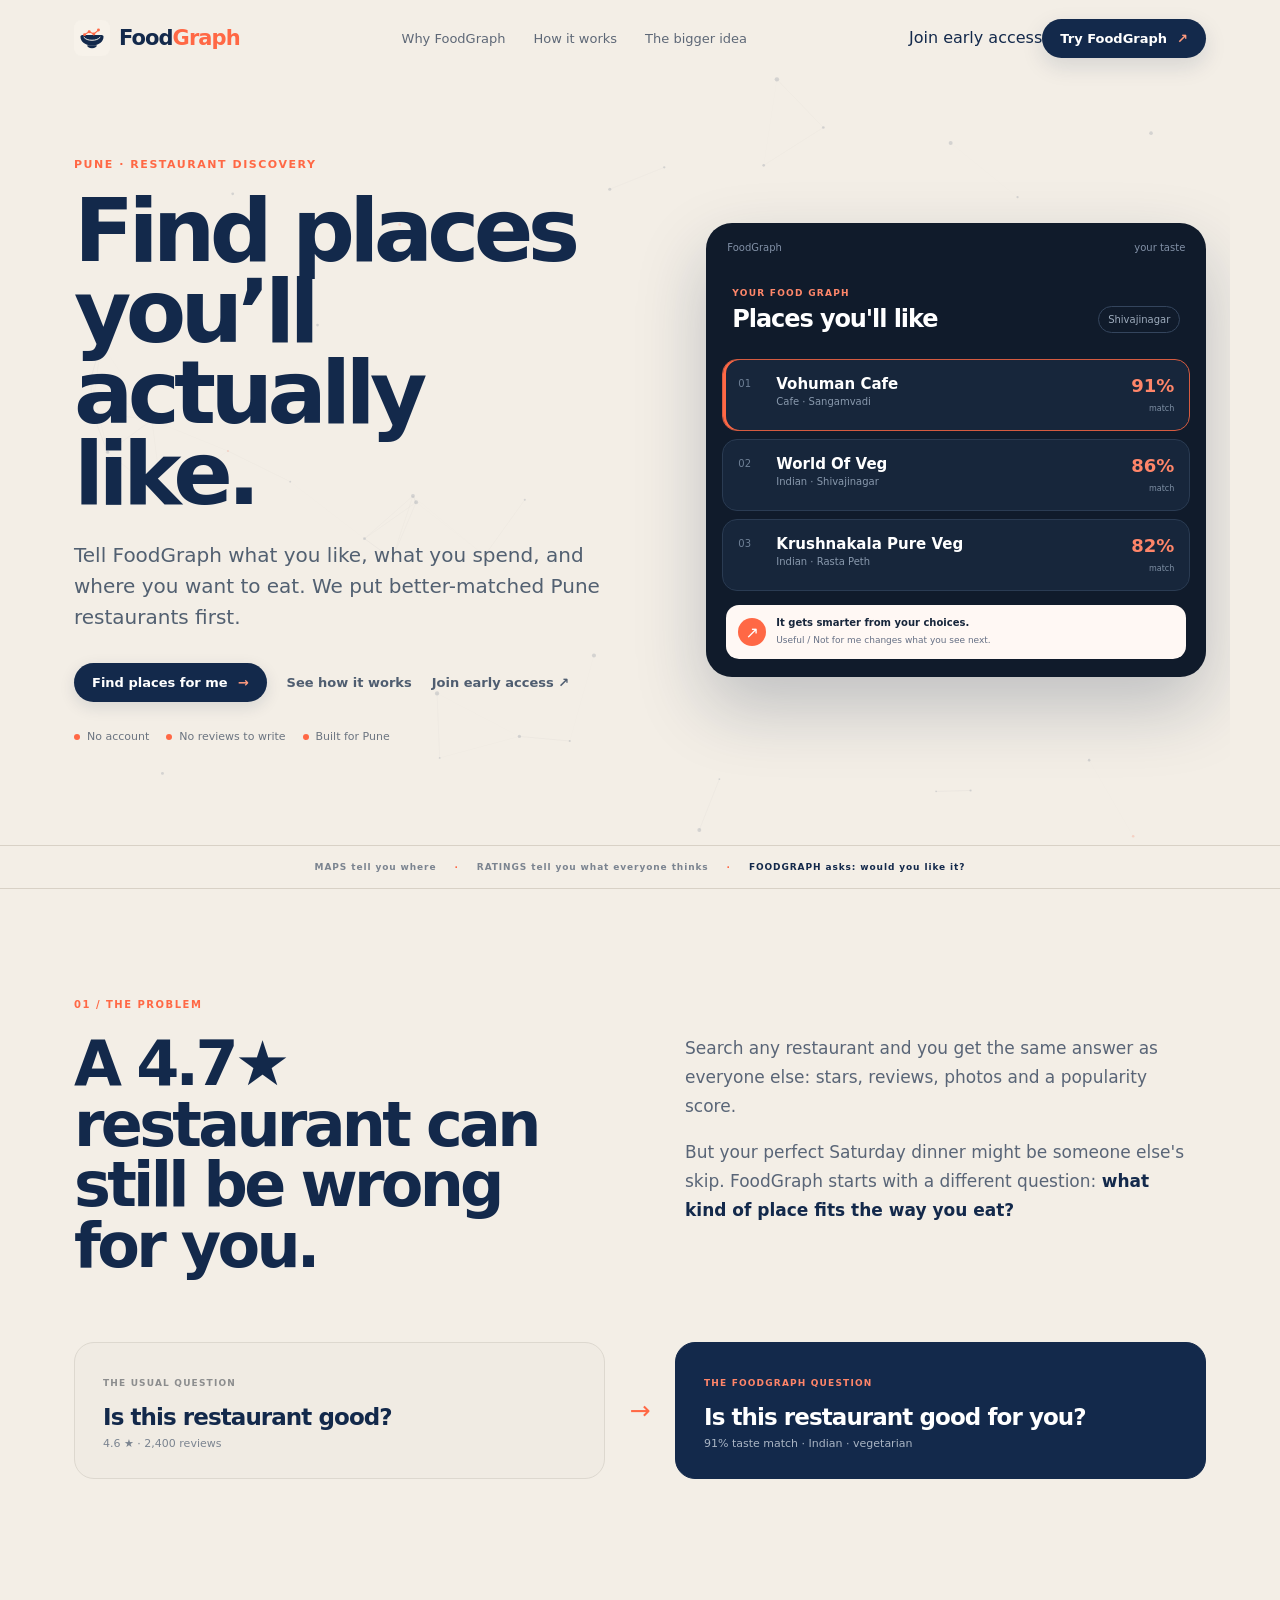
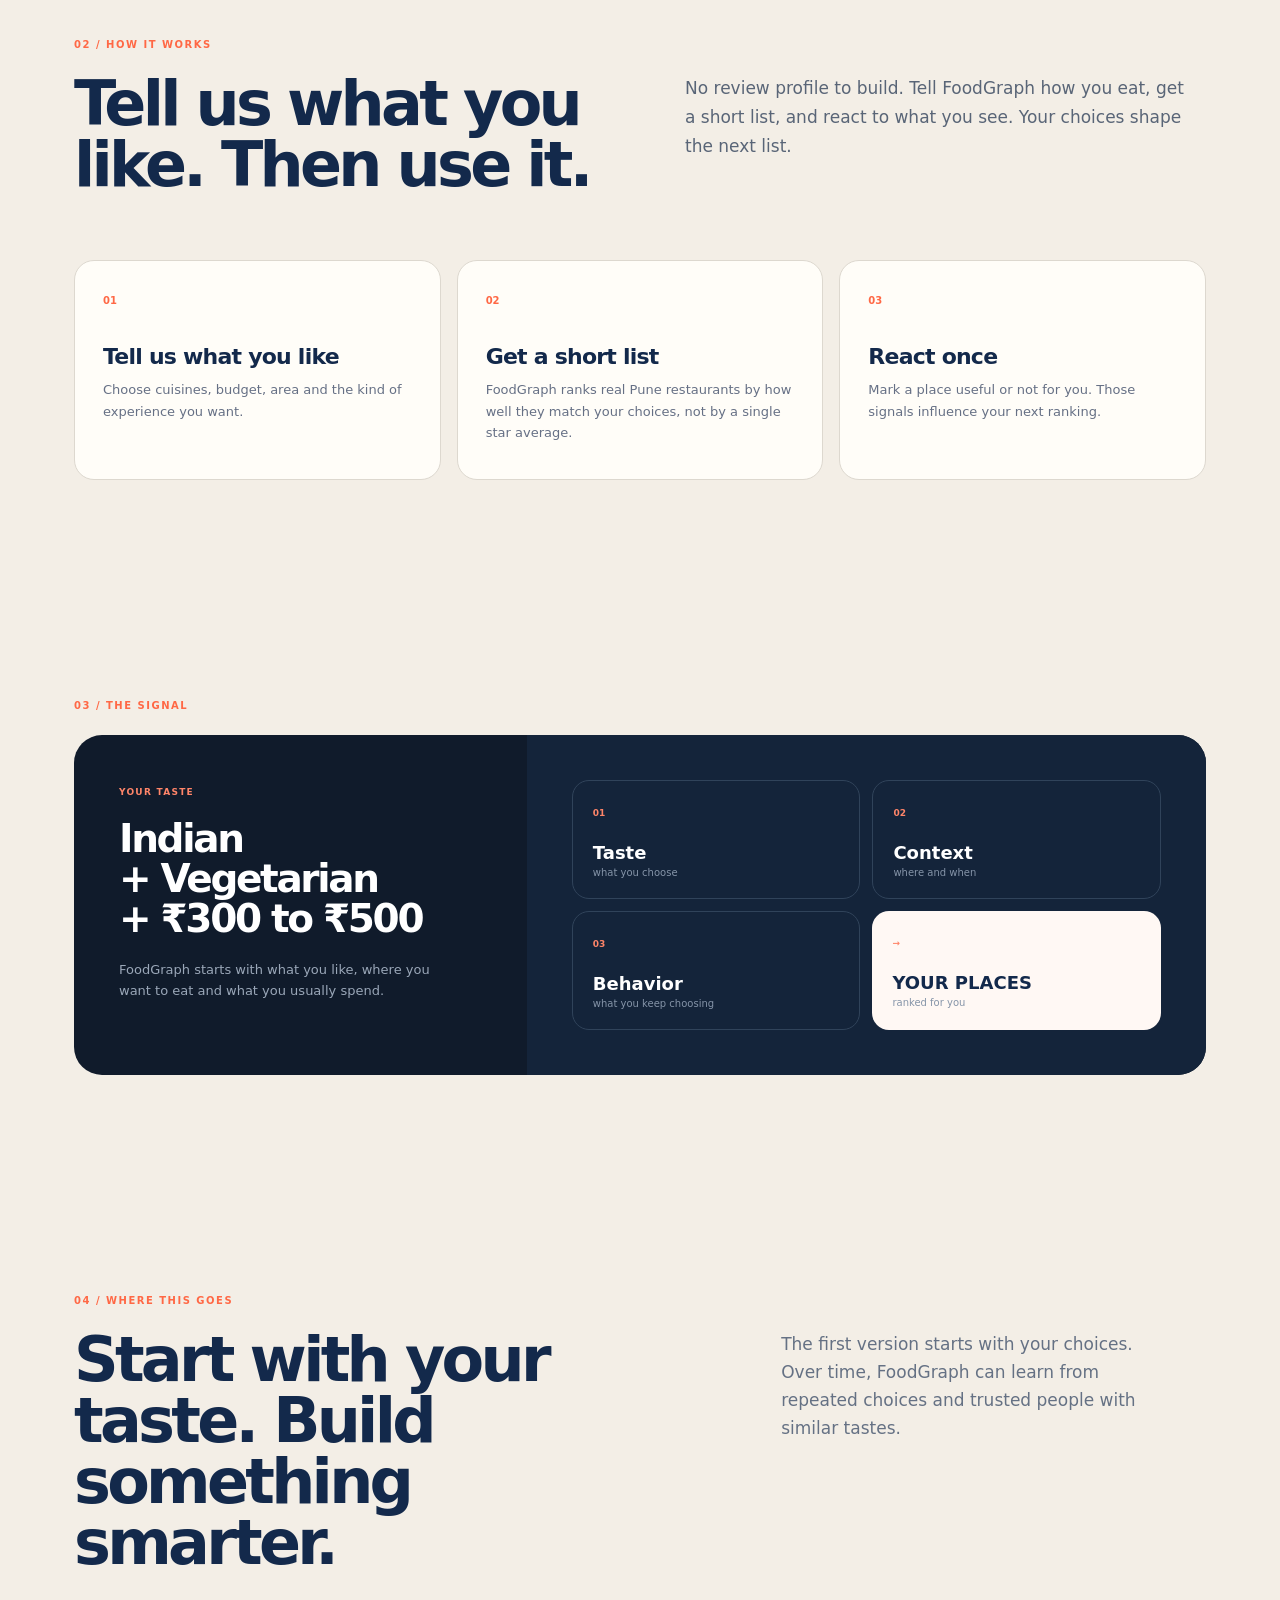
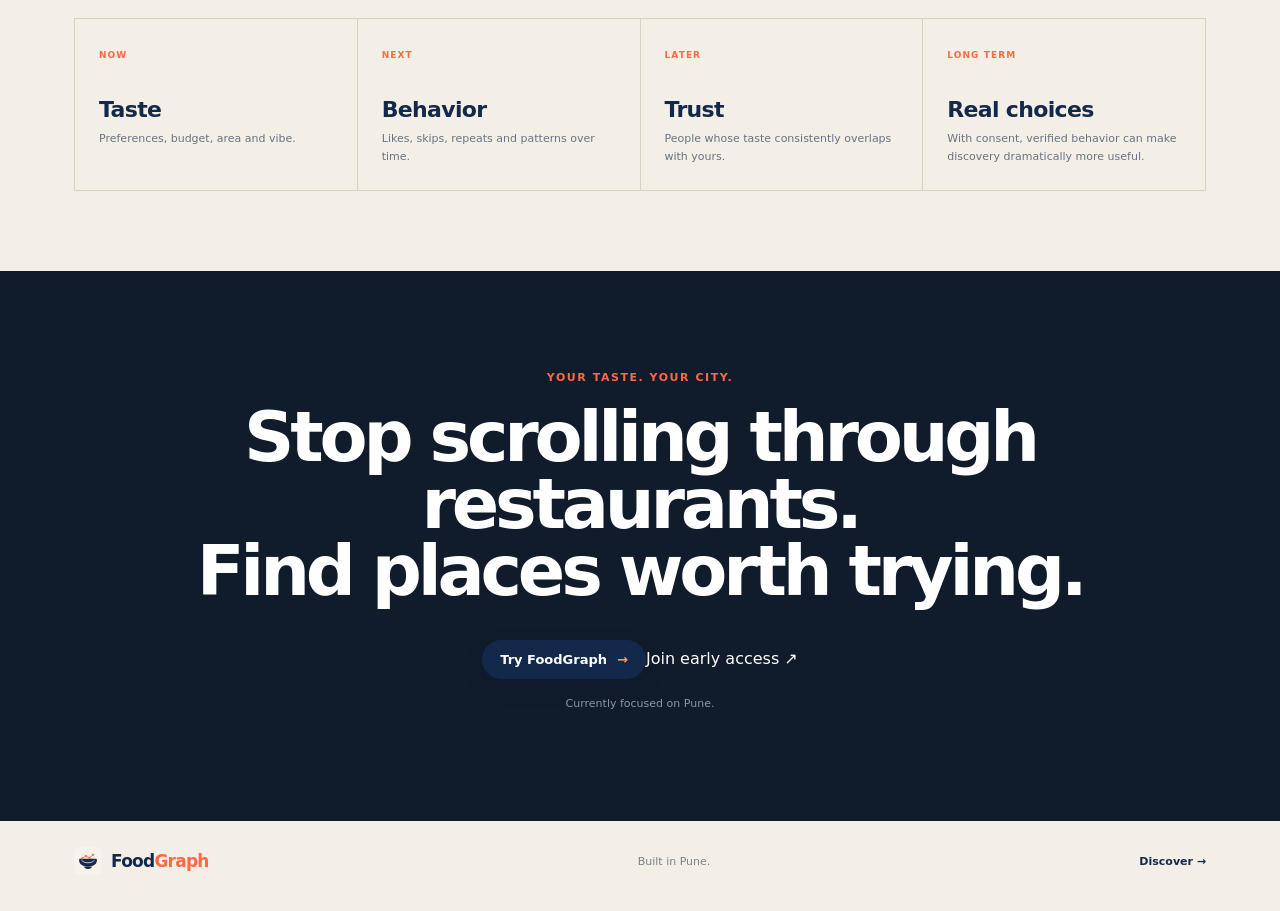
==== commit 31a290a4: "Add optional early-access signup entry points" ====
--- a/index.html
+++ b/index.html
@@ -1,5 +1,5 @@
 <!doctype html>
-<html lang="en"><head><meta charset="utf-8"><meta name="viewport" content="width=device-width,initial-scale=1"><title>FoodGraph | Find places you'll like</title><meta name="description" content="FoodGraph helps you discover Pune restaurants that match your taste, budget and vibe."><link rel="icon" href="assets/foodgraph-mark.svg"><link rel="stylesheet" href="styles.css?v=20261007b"></head><body class="marketing"><nav class="nav"><a class="brand" href="./"><img src="assets/foodgraph-mark.svg" alt=""><span><b>Food</b><strong>Graph</strong></span></a><div class="navlinks"><a href="#why">Why FoodGraph</a><a href="#how">How it works</a><a href="#vision">The bigger idea</a></div><a class="navcta" href="discover/">Try FoodGraph <span>↗</span></a></nav><main><section class="hero-marketing"><canvas class="hero-particles" id="heroParticles" aria-hidden="true"></canvas><div class="hero-copy"><p class="eyebrow">PUNE · RESTAURANT DISCOVERY</p><h1>Find places you’ll actually like.</h1><p class="hero-lede">Tell FoodGraph what you like, what you spend, and where you want to eat. We put better-matched Pune restaurants first.</p><div class="hero-actions"><a class="primary" href="discover/">Find places for me <span>→</span></a><a class="secondary" href="#how">See how it works</a></div><div class="proof-row"><span><i></i>No account</span><span><i></i>No reviews to write</span><span><i></i>Built for Pune</span></div></div><div class="hero-product"><div class="window"><div class="windowbar"><span>FoodGraph</span><span>your taste</span></div><div class="taste-head"><div><small>YOUR FOOD GRAPH</small><h2>Places you'll like</h2></div><span class="mini-location">Shivajinagar</span></div><article class="preview-card featured"><div class="preview-number">01</div><div class="preview-main"><div class="preview-name">Vohuman Cafe</div><div class="preview-meta">Cafe · Sangamvadi</div><div class="preview-tags"><span>Cafe</span><span>Casual</span></div></div><div class="fit"><b>91%</b><small>match</small></div></article><article class="preview-card"><div class="preview-number">02</div><div class="preview-main"><div class="preview-name">World Of Veg</div><div class="preview-meta">Indian · Shivajinagar</div><div class="preview-tags"><span>Indian</span><span>Vegetarian</span></div></div><div class="fit"><b>86%</b><small>match</small></div></article><article class="preview-card"><div class="preview-number">03</div><div class="preview-main"><div class="preview-name">Krushnakala Pure Veg</div><div class="preview-meta">Indian · Rasta Peth</div><div class="preview-tags"><span>Indian</span><span>Vegetarian</span></div></div><div class="fit"><b>82%</b><small>match</small></div></article><div class="learning-note"><span>↗</span><div><b>It gets smarter from your choices.</b><small>Useful / Not for me changes what you see next.</small></div></div></div></div></section><section class="ticker"><span>MAPS tell you where</span><b>·</b><span>RATINGS tell you what everyone thinks</span><b>·</b><strong>FOODGRAPH asks: would you like it?</strong></section><section id="why" class="section problem"><div class="section-label">01 / THE PROBLEM</div><div class="section-grid"><div><h2>A 4.7★ restaurant can still be wrong for you.</h2></div><div class="copy"><p>Search any restaurant and you get the same answer as everyone else: stars, reviews, photos and a popularity score.</p><p>But your perfect Saturday dinner might be someone else's skip. FoodGraph starts with a different question: <em>what kind of place fits the way you eat?</em></p></div></div><div class="comparison"><div class="compare-card muted"><span>THE USUAL QUESTION</span><b>Is this restaurant good?</b><p>4.6 ★ · 2,400 reviews</p></div><div class="compare-arrow">→</div><div class="compare-card active"><span>THE FOODGRAPH QUESTION</span><b>Is this restaurant good for you?</b><p>91% taste match · Indian · vegetarian</p></div></div></section><section id="how" class="section how"><div class="section-label">02 / HOW IT WORKS</div><div class="section-grid"><div><h2>Tell us what you like. Then use it.</h2></div><div class="copy"><p>No review profile to build. Tell FoodGraph how you eat, get a short list, and react to what you see. Your choices shape the next list.</p></div></div><div class="steps"><article><span>01</span><h3>Tell us what you like</h3><p>Choose cuisines, budget, area and the kind of experience you want.</p></article><article><span>02</span><h3>Get a short list</h3><p>FoodGraph ranks real Pune restaurants by how well they match your choices, not by a single star average.</p></article><article><span>03</span><h3>React once</h3><p>Mark a place useful or not for you. Those signals influence your next ranking.</p></article></div></section><section class="section taste-system"><div class="section-label">03 / THE SIGNAL</div><div class="signal-card"><div class="signal-left"><span class="signal-kicker">YOUR TASTE</span><h2>Indian<br>+ Vegetarian<br>+ ₹300 to ₹500</h2><p>FoodGraph starts with what you like, where you want to eat and what you usually spend.</p></div><div class="signal-flow"><div><span>01</span><b>Taste</b><small>what you choose</small></div><div><span>02</span><b>Context</b><small>where and when</small></div><div><span>03</span><b>Behavior</b><small>what you keep choosing</small></div><div class="result"><span>→</span><b>YOUR PLACES</b><small>ranked for you</small></div></div></div></section><section id="vision" class="section vision"><div class="section-label">04 / WHERE THIS GOES</div><div class="vision-head"><h2>Start with your taste. Build something smarter.</h2><p>The first version starts with your choices. Over time, FoodGraph can learn from repeated choices and trusted people with similar tastes.</p></div><div class="vision-grid"><div><span>NOW</span><b>Taste</b><p>Preferences, budget, area and vibe.</p></div><div><span>NEXT</span><b>Behavior</b><p>Likes, skips, repeats and patterns over time.</p></div><div><span>LATER</span><b>Trust</b><p>People whose taste consistently overlaps with yours.</p></div><div><span>LONG TERM</span><b>Real choices</b><p>With consent, verified behavior can make discovery dramatically more useful.</p></div></div></section><section class="final-cta"><p class="eyebrow">YOUR TASTE. YOUR CITY.</p><h2>Stop scrolling through restaurants.<br>Find places worth trying.</h2><a class="primary" href="discover/">Try FoodGraph <span>→</span></a><p>Currently focused on Pune.</p></section></main><footer><a class="brand" href="./"><img src="assets/foodgraph-mark.svg" alt=""><span><b>Food</b><strong>Graph</strong></span></a><span>Built in Pune.</span><a href="discover/">Discover →</a></footer><script>
+<html lang="en"><head><meta charset="utf-8"><meta name="viewport" content="width=device-width,initial-scale=1"><title>FoodGraph | Find places you'll like</title><meta name="description" content="FoodGraph helps you discover Pune restaurants that match your taste, budget and vibe."><link rel="icon" href="assets/foodgraph-mark.svg"><link rel="stylesheet" href="styles.css?v=20261007b"></head><body class="marketing"><nav class="nav"><a class="brand" href="./"><img src="assets/foodgraph-mark.svg" alt=""><span><b>Food</b><strong>Graph</strong></span></a><div class="navlinks"><a href="#why">Why FoodGraph</a><a href="#how">How it works</a><a href="#vision">The bigger idea</a></div><div class="nav-actions"><a class="nav-join" href="join/">Join early access</a><a class="navcta" href="discover/">Try FoodGraph <span>↗</span></a></div></nav><main><section class="hero-marketing"><canvas class="hero-particles" id="heroParticles" aria-hidden="true"></canvas><div class="hero-copy"><p class="eyebrow">PUNE · RESTAURANT DISCOVERY</p><h1>Find places you’ll actually like.</h1><p class="hero-lede">Tell FoodGraph what you like, what you spend, and where you want to eat. We put better-matched Pune restaurants first.</p><div class="hero-actions"><a class="primary" href="discover/">Find places for me <span>→</span></a><a class="secondary" href="#how">See how it works</a><a class="secondary join-secondary" href="join/">Join early access ↗</a></div><div class="proof-row"><span><i></i>No account</span><span><i></i>No reviews to write</span><span><i></i>Built for Pune</span></div></div><div class="hero-product"><div class="window"><div class="windowbar"><span>FoodGraph</span><span>your taste</span></div><div class="taste-head"><div><small>YOUR FOOD GRAPH</small><h2>Places you'll like</h2></div><span class="mini-location">Shivajinagar</span></div><article class="preview-card featured"><div class="preview-number">01</div><div class="preview-main"><div class="preview-name">Vohuman Cafe</div><div class="preview-meta">Cafe · Sangamvadi</div><div class="preview-tags"><span>Cafe</span><span>Casual</span></div></div><div class="fit"><b>91%</b><small>match</small></div></article><article class="preview-card"><div class="preview-number">02</div><div class="preview-main"><div class="preview-name">World Of Veg</div><div class="preview-meta">Indian · Shivajinagar</div><div class="preview-tags"><span>Indian</span><span>Vegetarian</span></div></div><div class="fit"><b>86%</b><small>match</small></div></article><article class="preview-card"><div class="preview-number">03</div><div class="preview-main"><div class="preview-name">Krushnakala Pure Veg</div><div class="preview-meta">Indian · Rasta Peth</div><div class="preview-tags"><span>Indian</span><span>Vegetarian</span></div></div><div class="fit"><b>82%</b><small>match</small></div></article><div class="learning-note"><span>↗</span><div><b>It gets smarter from your choices.</b><small>Useful / Not for me changes what you see next.</small></div></div></div></div></section><section class="ticker"><span>MAPS tell you where</span><b>·</b><span>RATINGS tell you what everyone thinks</span><b>·</b><strong>FOODGRAPH asks: would you like it?</strong></section><section id="why" class="section problem"><div class="section-label">01 / THE PROBLEM</div><div class="section-grid"><div><h2>A 4.7★ restaurant can still be wrong for you.</h2></div><div class="copy"><p>Search any restaurant and you get the same answer as everyone else: stars, reviews, photos and a popularity score.</p><p>But your perfect Saturday dinner might be someone else's skip. FoodGraph starts with a different question: <em>what kind of place fits the way you eat?</em></p></div></div><div class="comparison"><div class="compare-card muted"><span>THE USUAL QUESTION</span><b>Is this restaurant good?</b><p>4.6 ★ · 2,400 reviews</p></div><div class="compare-arrow">→</div><div class="compare-card active"><span>THE FOODGRAPH QUESTION</span><b>Is this restaurant good for you?</b><p>91% taste match · Indian · vegetarian</p></div></div></section><section id="how" class="section how"><div class="section-label">02 / HOW IT WORKS</div><div class="section-grid"><div><h2>Tell us what you like. Then use it.</h2></div><div class="copy"><p>No review profile to build. Tell FoodGraph how you eat, get a short list, and react to what you see. Your choices shape the next list.</p></div></div><div class="steps"><article><span>01</span><h3>Tell us what you like</h3><p>Choose cuisines, budget, area and the kind of experience you want.</p></article><article><span>02</span><h3>Get a short list</h3><p>FoodGraph ranks real Pune restaurants by how well they match your choices, not by a single star average.</p></article><article><span>03</span><h3>React once</h3><p>Mark a place useful or not for you. Those signals influence your next ranking.</p></article></div></section><section class="section taste-system"><div class="section-label">03 / THE SIGNAL</div><div class="signal-card"><div class="signal-left"><span class="signal-kicker">YOUR TASTE</span><h2>Indian<br>+ Vegetarian<br>+ ₹300 to ₹500</h2><p>FoodGraph starts with what you like, where you want to eat and what you usually spend.</p></div><div class="signal-flow"><div><span>01</span><b>Taste</b><small>what you choose</small></div><div><span>02</span><b>Context</b><small>where and when</small></div><div><span>03</span><b>Behavior</b><small>what you keep choosing</small></div><div class="result"><span>→</span><b>YOUR PLACES</b><small>ranked for you</small></div></div></div></section><section id="vision" class="section vision"><div class="section-label">04 / WHERE THIS GOES</div><div class="vision-head"><h2>Start with your taste. Build something smarter.</h2><p>The first version starts with your choices. Over time, FoodGraph can learn from repeated choices and trusted people with similar tastes.</p></div><div class="vision-grid"><div><span>NOW</span><b>Taste</b><p>Preferences, budget, area and vibe.</p></div><div><span>NEXT</span><b>Behavior</b><p>Likes, skips, repeats and patterns over time.</p></div><div><span>LATER</span><b>Trust</b><p>People whose taste consistently overlaps with yours.</p></div><div><span>LONG TERM</span><b>Real choices</b><p>With consent, verified behavior can make discovery dramatically more useful.</p></div></div></section><section class="final-cta"><p class="eyebrow">YOUR TASTE. YOUR CITY.</p><h2>Stop scrolling through restaurants.<br>Find places worth trying.</h2><div class="final-actions"><a class="primary" href="discover/">Try FoodGraph <span>→</span></a><a class="final-join" href="join/">Join early access ↗</a></div><p>Currently focused on Pune.</p></section></main><footer><a class="brand" href="./"><img src="assets/foodgraph-mark.svg" alt=""><span><b>Food</b><strong>Graph</strong></span></a><span>Built in Pune.</span><a href="discover/">Discover →</a></footer><script>
 (function(){
   document.body.classList.add("motion-ready");
   const reveal=document.querySelectorAll("main > section:not(.hero-marketing), .steps article, .vision-grid > div, .compare-card, .signal-flow > div");
--- a/styles.css
+++ b/styles.css
@@ -38,3 +38,53 @@
 
   .discover-intro h1{font-size:46px}
 }
+
+
+/* Premium motion layer: inspired by lightweight particle fields, cursor interactions, and polished component motion. */
+.hero-marketing{position:relative;overflow:hidden;isolation:isolate}
+.hero-particles{position:absolute;inset:0;width:100%;height:100%;z-index:-1;pointer-events:none;opacity:.75}
+.hero-copy,.hero-product{position:relative;z-index:1}
+.hero-product{perspective:1200px}
+.window{transition:transform .65s cubic-bezier(.22,1,.36,1),box-shadow .45s ease}
+.hero-product:hover .window{transform:translateY(-7px) rotate(.35deg);box-shadow:0 38px 85px rgba(19,41,75,.27)}
+.preview-card{transition:transform .35s cubic-bezier(.22,1,.36,1),border-color .35s ease,box-shadow .35s ease}
+.preview-card:hover{transform:translateX(5px);border-color:#53647a}
+.preview-card.featured:hover{border-color:#ff6845;box-shadow:inset 3px 0 var(--coral),0 12px 30px rgba(19,41,75,.12)}
+.learning-note{transition:transform .35s ease,box-shadow .35s ease}
+.learning-note:hover{transform:translateY(-3px);box-shadow:0 12px 28px rgba(19,41,75,.10)}
+.primary,.navcta,.discover-card button[type=submit]{transition:transform .22s ease,box-shadow .22s ease,background .22s ease}
+.primary:hover,.navcta:hover{transform:translateY(-2px);box-shadow:0 12px 28px rgba(19,41,75,.18)}
+.discover-card button[type=submit]:hover{transform:translateY(-2px);box-shadow:0 12px 28px rgba(255,104,69,.18)}
+.secondary{transition:transform .22s ease,color .22s ease}
+.secondary:hover{transform:translateX(3px);color:var(--ink)}
+.compare-card,.steps article,.vision-grid>div,.signal-flow>div{transition:transform .35s cubic-bezier(.22,1,.36,1),box-shadow .35s ease,border-color .35s ease}
+.compare-card:hover,.steps article:hover,.vision-grid>div:hover{transform:translateY(-5px);box-shadow:0 16px 35px rgba(19,41,75,.08)}
+.signal-flow>div:hover{transform:translateY(-4px);border-color:#52657d}
+.signal-flow .result:hover{box-shadow:0 12px 28px rgba(255,104,69,.12)}
+.chip{transition:transform .18s ease,background .2s ease,border-color .2s ease,box-shadow .2s ease}
+.chip:hover{transform:translateY(-2px)}
+.chip.selected{box-shadow:0 7px 18px rgba(255,255,255,.08)}
+.restaurant{transition:transform .3s cubic-bezier(.22,1,.36,1),border-color .3s ease,box-shadow .3s ease}
+.restaurant:hover{transform:translateY(-3px);border-color:#40556f;box-shadow:0 16px 32px rgba(0,0,0,.12)}
+.result-actions a,.result-actions button{transition:transform .18s ease,background .18s ease,border-color .18s ease}
+.result-actions a:hover,.result-actions button:hover{transform:translateY(-2px);background:#16263b;border-color:#52657d}
+.taste-orbit{animation:orbitFloat 8s ease-in-out infinite}
+.taste-orbit:before{animation:orbitSpin 18s linear infinite}
+.taste-orbit:after{animation:orbitSpin 12s linear infinite reverse}
+@keyframes orbitFloat{0%,100%{transform:translateY(0)}50%{transform:translateY(-7px)}}
+@keyframes orbitSpin{to{transform:rotate(360deg)}}
+.motion-ready [data-reveal]{opacity:0;transform:translateY(24px);transition:opacity .7s ease,transform .7s cubic-bezier(.22,1,.36,1);transition-delay:var(--reveal-delay,0ms)}
+.motion-ready [data-reveal].is-visible{opacity:1;transform:none}
+.motion-ready .hero-copy{animation:heroIn .8s cubic-bezier(.22,1,.36,1) both}
+.motion-ready .hero-product{animation:heroProductIn 1s .08s cubic-bezier(.22,1,.36,1) both}
+@keyframes heroIn{from{opacity:0;transform:translateY(18px)}to{opacity:1;transform:none}}
+@keyframes heroProductIn{from{opacity:0;transform:translateY(24px) scale(.97)}to{opacity:1;transform:none}}
+@media(max-width:600px){
+  .hero-particles{opacity:.45}
+  .hero-product:hover .window{transform:none}
+  .taste-orbit{animation-duration:10s}
+}
+@media(prefers-reduced-motion:reduce){
+  html{scroll-behavior:auto}
+  *,*::before,*::after{animation-duration:.001ms!important;animation-iteration-count:1!important;transition-duration:.001ms!important}
+}
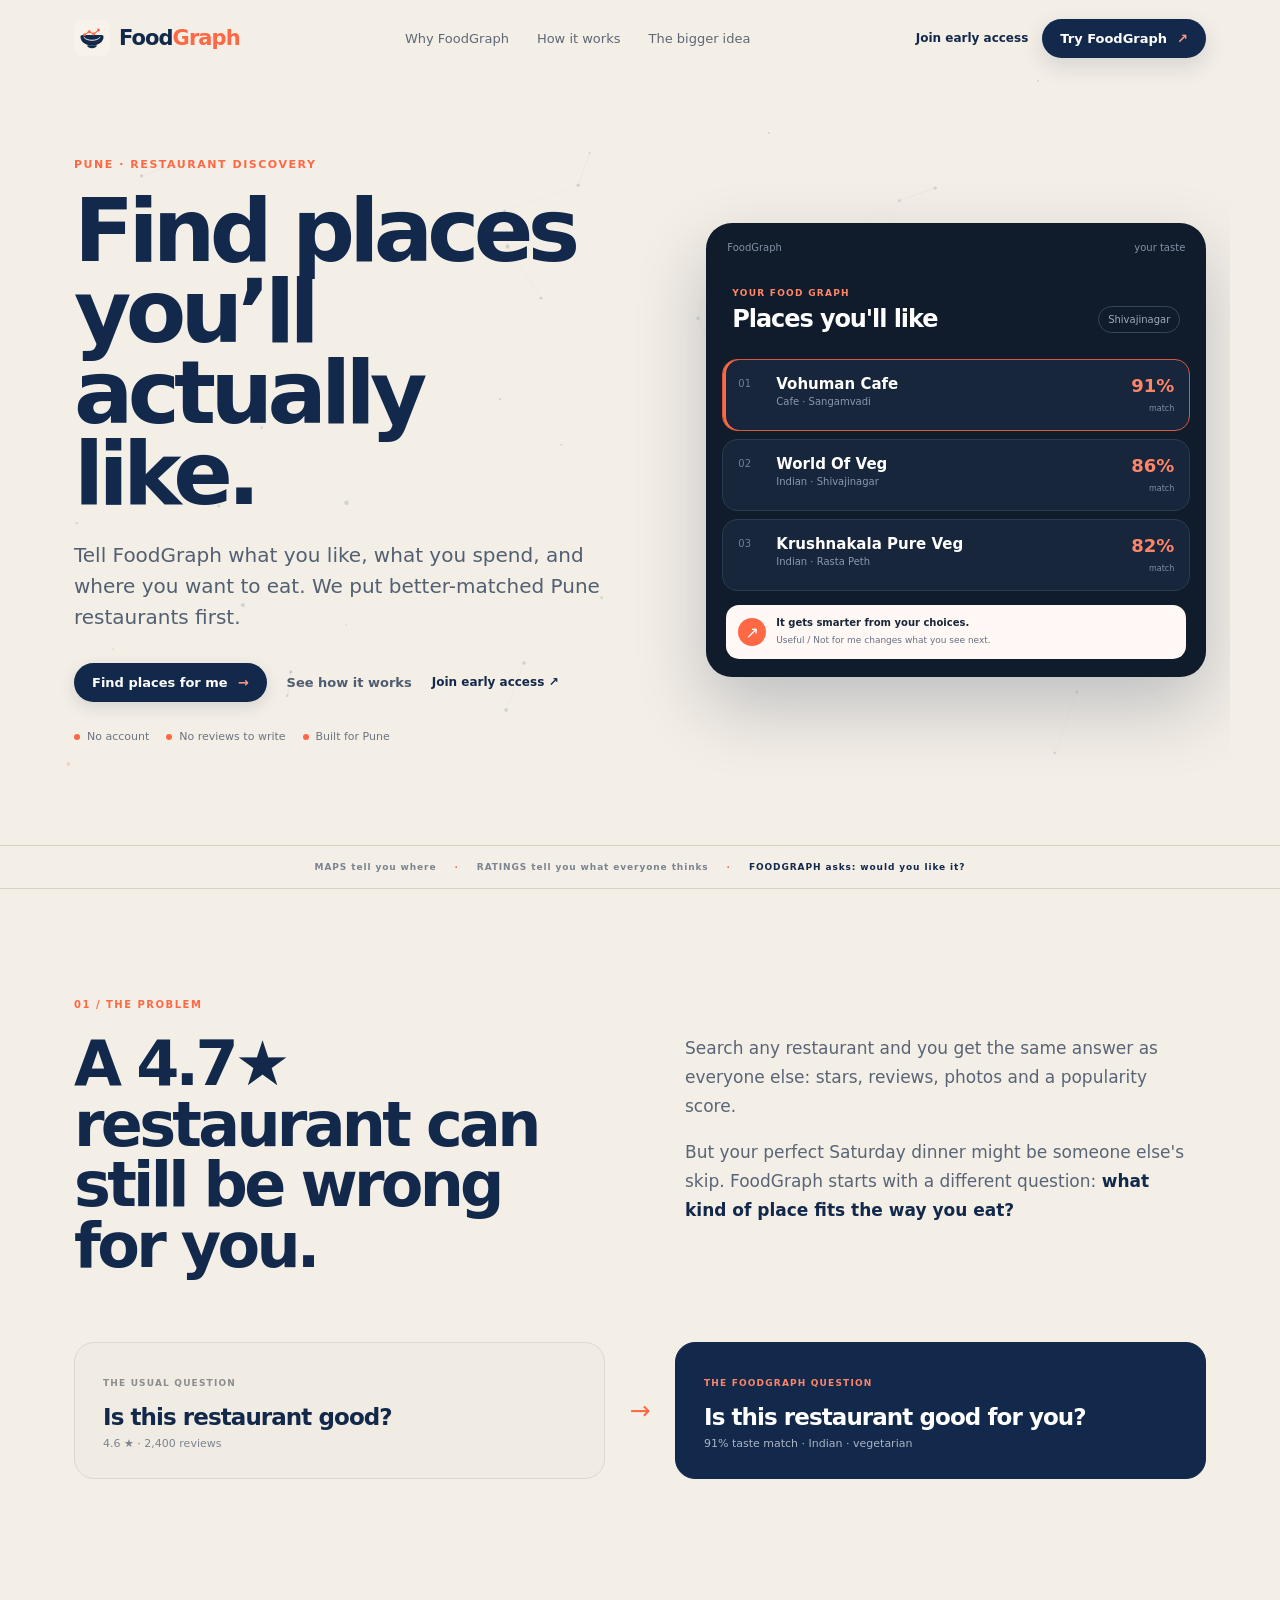
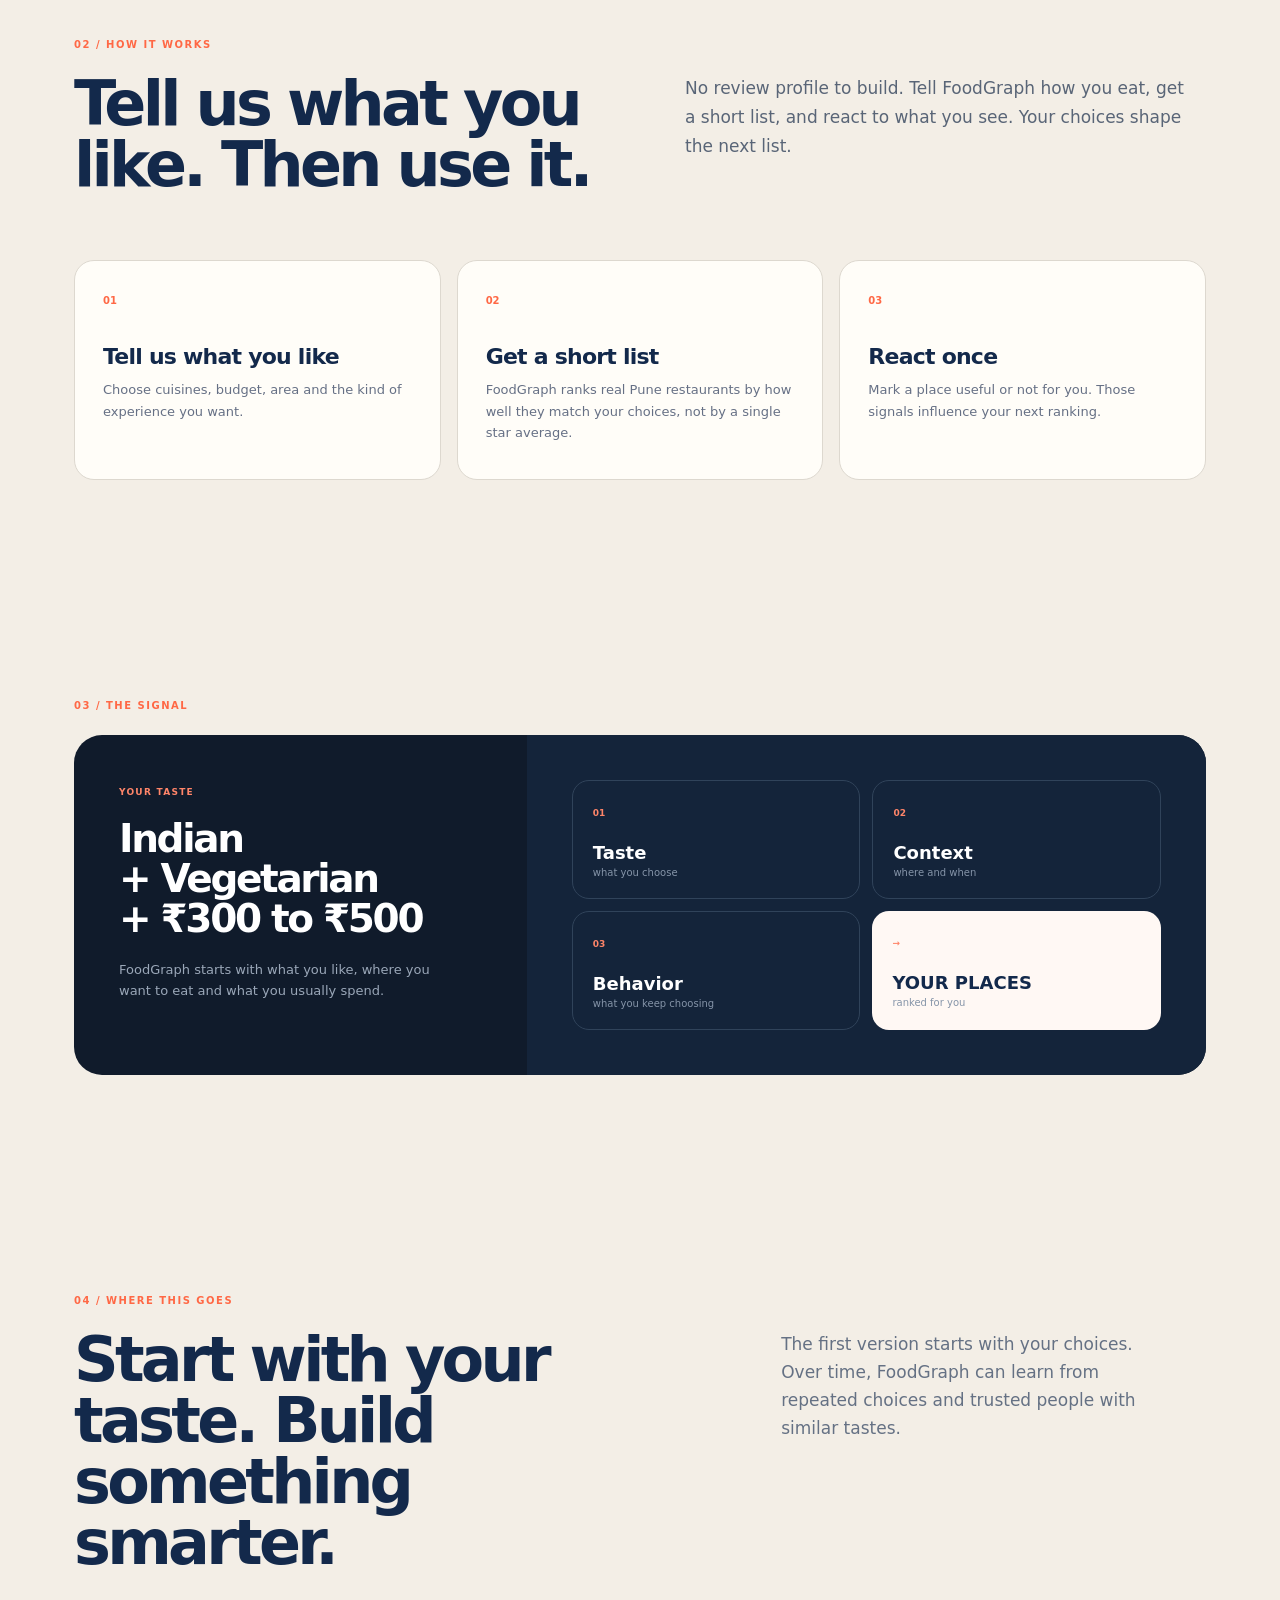
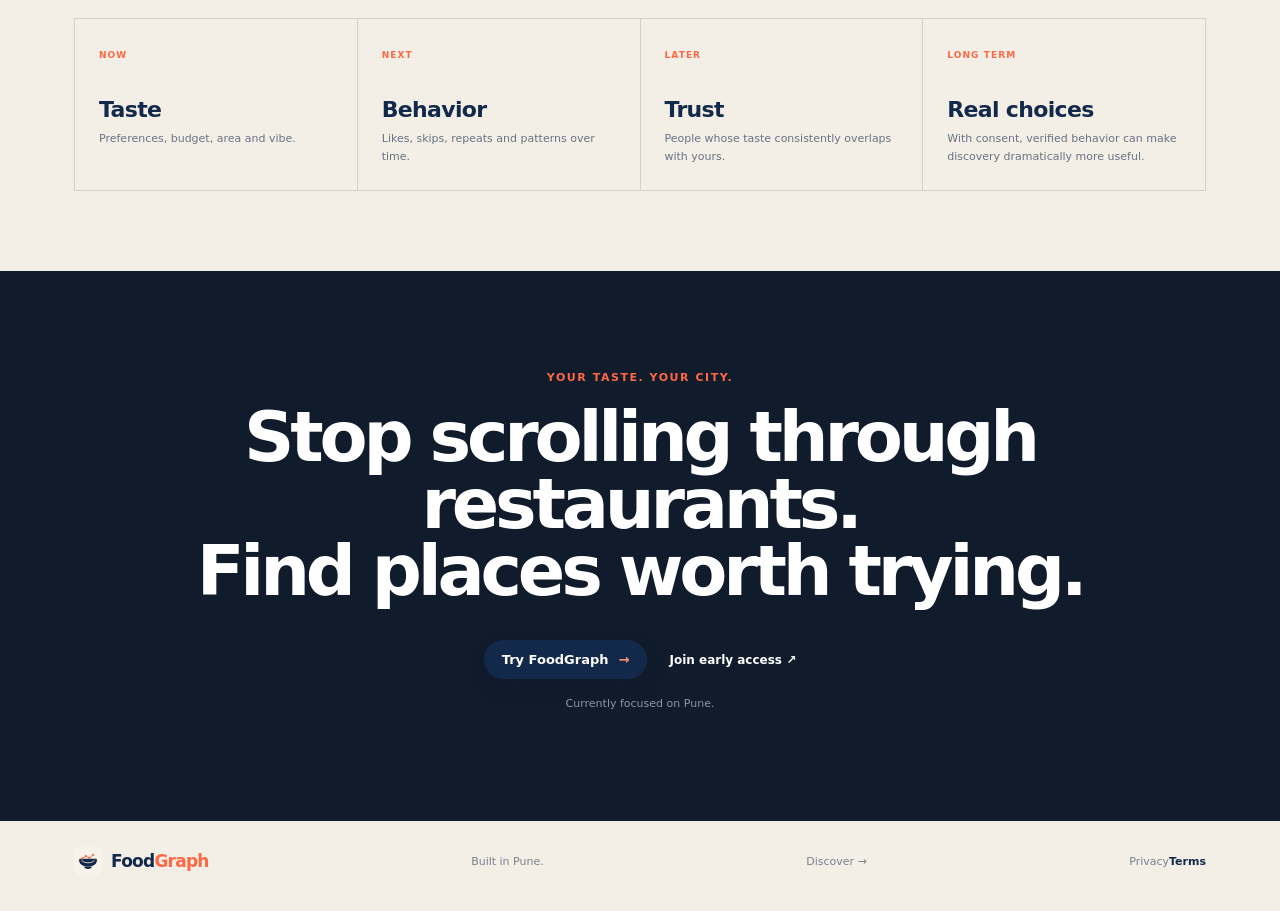
==== commit ca524900: "Link privacy and terms from FoodGraph homepage" ====
--- a/index.html
+++ b/index.html
@@ -1,5 +1,5 @@
 <!doctype html>
-<html lang="en"><head><meta charset="utf-8"><meta name="viewport" content="width=device-width,initial-scale=1"><title>FoodGraph | Find places you'll like</title><meta name="description" content="FoodGraph helps you discover Pune restaurants that match your taste, budget and vibe."><link rel="icon" href="assets/foodgraph-mark.svg"><link rel="stylesheet" href="styles.css?v=20261007b"></head><body class="marketing"><nav class="nav"><a class="brand" href="./"><img src="assets/foodgraph-mark.svg" alt=""><span><b>Food</b><strong>Graph</strong></span></a><div class="navlinks"><a href="#why">Why FoodGraph</a><a href="#how">How it works</a><a href="#vision">The bigger idea</a></div><div class="nav-actions"><a class="nav-join" href="join/">Join early access</a><a class="navcta" href="discover/">Try FoodGraph <span>↗</span></a></div></nav><main><section class="hero-marketing"><canvas class="hero-particles" id="heroParticles" aria-hidden="true"></canvas><div class="hero-copy"><p class="eyebrow">PUNE · RESTAURANT DISCOVERY</p><h1>Find places you’ll actually like.</h1><p class="hero-lede">Tell FoodGraph what you like, what you spend, and where you want to eat. We put better-matched Pune restaurants first.</p><div class="hero-actions"><a class="primary" href="discover/">Find places for me <span>→</span></a><a class="secondary" href="#how">See how it works</a><a class="secondary join-secondary" href="join/">Join early access ↗</a></div><div class="proof-row"><span><i></i>No account</span><span><i></i>No reviews to write</span><span><i></i>Built for Pune</span></div></div><div class="hero-product"><div class="window"><div class="windowbar"><span>FoodGraph</span><span>your taste</span></div><div class="taste-head"><div><small>YOUR FOOD GRAPH</small><h2>Places you'll like</h2></div><span class="mini-location">Shivajinagar</span></div><article class="preview-card featured"><div class="preview-number">01</div><div class="preview-main"><div class="preview-name">Vohuman Cafe</div><div class="preview-meta">Cafe · Sangamvadi</div><div class="preview-tags"><span>Cafe</span><span>Casual</span></div></div><div class="fit"><b>91%</b><small>match</small></div></article><article class="preview-card"><div class="preview-number">02</div><div class="preview-main"><div class="preview-name">World Of Veg</div><div class="preview-meta">Indian · Shivajinagar</div><div class="preview-tags"><span>Indian</span><span>Vegetarian</span></div></div><div class="fit"><b>86%</b><small>match</small></div></article><article class="preview-card"><div class="preview-number">03</div><div class="preview-main"><div class="preview-name">Krushnakala Pure Veg</div><div class="preview-meta">Indian · Rasta Peth</div><div class="preview-tags"><span>Indian</span><span>Vegetarian</span></div></div><div class="fit"><b>82%</b><small>match</small></div></article><div class="learning-note"><span>↗</span><div><b>It gets smarter from your choices.</b><small>Useful / Not for me changes what you see next.</small></div></div></div></div></section><section class="ticker"><span>MAPS tell you where</span><b>·</b><span>RATINGS tell you what everyone thinks</span><b>·</b><strong>FOODGRAPH asks: would you like it?</strong></section><section id="why" class="section problem"><div class="section-label">01 / THE PROBLEM</div><div class="section-grid"><div><h2>A 4.7★ restaurant can still be wrong for you.</h2></div><div class="copy"><p>Search any restaurant and you get the same answer as everyone else: stars, reviews, photos and a popularity score.</p><p>But your perfect Saturday dinner might be someone else's skip. FoodGraph starts with a different question: <em>what kind of place fits the way you eat?</em></p></div></div><div class="comparison"><div class="compare-card muted"><span>THE USUAL QUESTION</span><b>Is this restaurant good?</b><p>4.6 ★ · 2,400 reviews</p></div><div class="compare-arrow">→</div><div class="compare-card active"><span>THE FOODGRAPH QUESTION</span><b>Is this restaurant good for you?</b><p>91% taste match · Indian · vegetarian</p></div></div></section><section id="how" class="section how"><div class="section-label">02 / HOW IT WORKS</div><div class="section-grid"><div><h2>Tell us what you like. Then use it.</h2></div><div class="copy"><p>No review profile to build. Tell FoodGraph how you eat, get a short list, and react to what you see. Your choices shape the next list.</p></div></div><div class="steps"><article><span>01</span><h3>Tell us what you like</h3><p>Choose cuisines, budget, area and the kind of experience you want.</p></article><article><span>02</span><h3>Get a short list</h3><p>FoodGraph ranks real Pune restaurants by how well they match your choices, not by a single star average.</p></article><article><span>03</span><h3>React once</h3><p>Mark a place useful or not for you. Those signals influence your next ranking.</p></article></div></section><section class="section taste-system"><div class="section-label">03 / THE SIGNAL</div><div class="signal-card"><div class="signal-left"><span class="signal-kicker">YOUR TASTE</span><h2>Indian<br>+ Vegetarian<br>+ ₹300 to ₹500</h2><p>FoodGraph starts with what you like, where you want to eat and what you usually spend.</p></div><div class="signal-flow"><div><span>01</span><b>Taste</b><small>what you choose</small></div><div><span>02</span><b>Context</b><small>where and when</small></div><div><span>03</span><b>Behavior</b><small>what you keep choosing</small></div><div class="result"><span>→</span><b>YOUR PLACES</b><small>ranked for you</small></div></div></div></section><section id="vision" class="section vision"><div class="section-label">04 / WHERE THIS GOES</div><div class="vision-head"><h2>Start with your taste. Build something smarter.</h2><p>The first version starts with your choices. Over time, FoodGraph can learn from repeated choices and trusted people with similar tastes.</p></div><div class="vision-grid"><div><span>NOW</span><b>Taste</b><p>Preferences, budget, area and vibe.</p></div><div><span>NEXT</span><b>Behavior</b><p>Likes, skips, repeats and patterns over time.</p></div><div><span>LATER</span><b>Trust</b><p>People whose taste consistently overlaps with yours.</p></div><div><span>LONG TERM</span><b>Real choices</b><p>With consent, verified behavior can make discovery dramatically more useful.</p></div></div></section><section class="final-cta"><p class="eyebrow">YOUR TASTE. YOUR CITY.</p><h2>Stop scrolling through restaurants.<br>Find places worth trying.</h2><div class="final-actions"><a class="primary" href="discover/">Try FoodGraph <span>→</span></a><a class="final-join" href="join/">Join early access ↗</a></div><p>Currently focused on Pune.</p></section></main><footer><a class="brand" href="./"><img src="assets/foodgraph-mark.svg" alt=""><span><b>Food</b><strong>Graph</strong></span></a><span>Built in Pune.</span><a href="discover/">Discover →</a></footer><script>
+<html lang="en"><head><meta charset="utf-8"><meta name="viewport" content="width=device-width,initial-scale=1"><title>FoodGraph | Find places you'll like</title><meta name="description" content="FoodGraph helps you discover Pune restaurants that match your taste, budget and vibe."><link rel="icon" href="assets/foodgraph-mark.svg"><link rel="stylesheet" href="styles.css?v=20261007b"></head><body class="marketing"><nav class="nav"><a class="brand" href="./"><img src="assets/foodgraph-mark.svg" alt=""><span><b>Food</b><strong>Graph</strong></span></a><div class="navlinks"><a href="#why">Why FoodGraph</a><a href="#how">How it works</a><a href="#vision">The bigger idea</a></div><div class="nav-actions"><a class="nav-join" href="join/">Join early access</a><a class="navcta" href="discover/">Try FoodGraph <span>↗</span></a></div></nav><main><section class="hero-marketing"><canvas class="hero-particles" id="heroParticles" aria-hidden="true"></canvas><div class="hero-copy"><p class="eyebrow">PUNE · RESTAURANT DISCOVERY</p><h1>Find places you’ll actually like.</h1><p class="hero-lede">Tell FoodGraph what you like, what you spend, and where you want to eat. We put better-matched Pune restaurants first.</p><div class="hero-actions"><a class="primary" href="discover/">Find places for me <span>→</span></a><a class="secondary" href="#how">See how it works</a><a class="secondary join-secondary" href="join/">Join early access ↗</a></div><div class="proof-row"><span><i></i>No account</span><span><i></i>No reviews to write</span><span><i></i>Built for Pune</span></div></div><div class="hero-product"><div class="window"><div class="windowbar"><span>FoodGraph</span><span>your taste</span></div><div class="taste-head"><div><small>YOUR FOOD GRAPH</small><h2>Places you'll like</h2></div><span class="mini-location">Shivajinagar</span></div><article class="preview-card featured"><div class="preview-number">01</div><div class="preview-main"><div class="preview-name">Vohuman Cafe</div><div class="preview-meta">Cafe · Sangamvadi</div><div class="preview-tags"><span>Cafe</span><span>Casual</span></div></div><div class="fit"><b>91%</b><small>match</small></div></article><article class="preview-card"><div class="preview-number">02</div><div class="preview-main"><div class="preview-name">World Of Veg</div><div class="preview-meta">Indian · Shivajinagar</div><div class="preview-tags"><span>Indian</span><span>Vegetarian</span></div></div><div class="fit"><b>86%</b><small>match</small></div></article><article class="preview-card"><div class="preview-number">03</div><div class="preview-main"><div class="preview-name">Krushnakala Pure Veg</div><div class="preview-meta">Indian · Rasta Peth</div><div class="preview-tags"><span>Indian</span><span>Vegetarian</span></div></div><div class="fit"><b>82%</b><small>match</small></div></article><div class="learning-note"><span>↗</span><div><b>It gets smarter from your choices.</b><small>Useful / Not for me changes what you see next.</small></div></div></div></div></section><section class="ticker"><span>MAPS tell you where</span><b>·</b><span>RATINGS tell you what everyone thinks</span><b>·</b><strong>FOODGRAPH asks: would you like it?</strong></section><section id="why" class="section problem"><div class="section-label">01 / THE PROBLEM</div><div class="section-grid"><div><h2>A 4.7★ restaurant can still be wrong for you.</h2></div><div class="copy"><p>Search any restaurant and you get the same answer as everyone else: stars, reviews, photos and a popularity score.</p><p>But your perfect Saturday dinner might be someone else's skip. FoodGraph starts with a different question: <em>what kind of place fits the way you eat?</em></p></div></div><div class="comparison"><div class="compare-card muted"><span>THE USUAL QUESTION</span><b>Is this restaurant good?</b><p>4.6 ★ · 2,400 reviews</p></div><div class="compare-arrow">→</div><div class="compare-card active"><span>THE FOODGRAPH QUESTION</span><b>Is this restaurant good for you?</b><p>91% taste match · Indian · vegetarian</p></div></div></section><section id="how" class="section how"><div class="section-label">02 / HOW IT WORKS</div><div class="section-grid"><div><h2>Tell us what you like. Then use it.</h2></div><div class="copy"><p>No review profile to build. Tell FoodGraph how you eat, get a short list, and react to what you see. Your choices shape the next list.</p></div></div><div class="steps"><article><span>01</span><h3>Tell us what you like</h3><p>Choose cuisines, budget, area and the kind of experience you want.</p></article><article><span>02</span><h3>Get a short list</h3><p>FoodGraph ranks real Pune restaurants by how well they match your choices, not by a single star average.</p></article><article><span>03</span><h3>React once</h3><p>Mark a place useful or not for you. Those signals influence your next ranking.</p></article></div></section><section class="section taste-system"><div class="section-label">03 / THE SIGNAL</div><div class="signal-card"><div class="signal-left"><span class="signal-kicker">YOUR TASTE</span><h2>Indian<br>+ Vegetarian<br>+ ₹300 to ₹500</h2><p>FoodGraph starts with what you like, where you want to eat and what you usually spend.</p></div><div class="signal-flow"><div><span>01</span><b>Taste</b><small>what you choose</small></div><div><span>02</span><b>Context</b><small>where and when</small></div><div><span>03</span><b>Behavior</b><small>what you keep choosing</small></div><div class="result"><span>→</span><b>YOUR PLACES</b><small>ranked for you</small></div></div></div></section><section id="vision" class="section vision"><div class="section-label">04 / WHERE THIS GOES</div><div class="vision-head"><h2>Start with your taste. Build something smarter.</h2><p>The first version starts with your choices. Over time, FoodGraph can learn from repeated choices and trusted people with similar tastes.</p></div><div class="vision-grid"><div><span>NOW</span><b>Taste</b><p>Preferences, budget, area and vibe.</p></div><div><span>NEXT</span><b>Behavior</b><p>Likes, skips, repeats and patterns over time.</p></div><div><span>LATER</span><b>Trust</b><p>People whose taste consistently overlaps with yours.</p></div><div><span>LONG TERM</span><b>Real choices</b><p>With consent, verified behavior can make discovery dramatically more useful.</p></div></div></section><section class="final-cta"><p class="eyebrow">YOUR TASTE. YOUR CITY.</p><h2>Stop scrolling through restaurants.<br>Find places worth trying.</h2><div class="final-actions"><a class="primary" href="discover/">Try FoodGraph <span>→</span></a><a class="final-join" href="join/">Join early access ↗</a></div><p>Currently focused on Pune.</p></section></main><footer><a class="brand" href="./"><img src="assets/foodgraph-mark.svg" alt=""><span><b>Food</b><strong>Graph</strong></span></a><span>Built in Pune.</span><a href="discover/">Discover →</a><div class="legal-footer-links"><a href="privacy/">Privacy</a><a href="terms/">Terms</a></div></footer><script>
 (function(){
   document.body.classList.add("motion-ready");
   const reveal=document.querySelectorAll("main > section:not(.hero-marketing), .steps article, .vision-grid > div, .compare-card, .signal-flow > div");
--- a/styles.css
+++ b/styles.css
@@ -88,3 +88,16 @@
   html{scroll-behavior:auto}
   *,*::before,*::after{animation-duration:.001ms!important;animation-iteration-count:1!important;transition-duration:.001ms!important}
 }
+
+/* Early-access signup entry points */
+.nav-actions{display:flex;align-items:center;gap:14px}
+.nav-join,.join-secondary{font-size:12px;font-weight:800;color:var(--ink)}
+.nav-join:hover,.join-secondary:hover{color:var(--coral)}
+.final-actions{display:flex;align-items:center;justify-content:center;gap:22px}
+.final-join{font-size:12px;font-weight:800;color:#fff}
+.join-invite{display:flex;align-items:center;justify-content:space-between;gap:18px;margin:18px 0 12px;padding:18px 16px;border:1px solid #35465b;border-radius:15px;background:#17283f}
+.join-invite b,.join-invite span{display:block}
+.join-invite b{font-size:13px;color:#fff}
+.join-invite span{font-size:10px;color:#98a6b8;margin-top:5px}
+.join-invite a{flex:none;color:#ff9a7e;font-size:11px;font-weight:850}
+@media(max-width:600px){.nav-actions{gap:9px}.nav-join{font-size:10px}.final-actions{flex-direction:column;gap:15px}.join-invite{align-items:flex-start;flex-direction:column}}
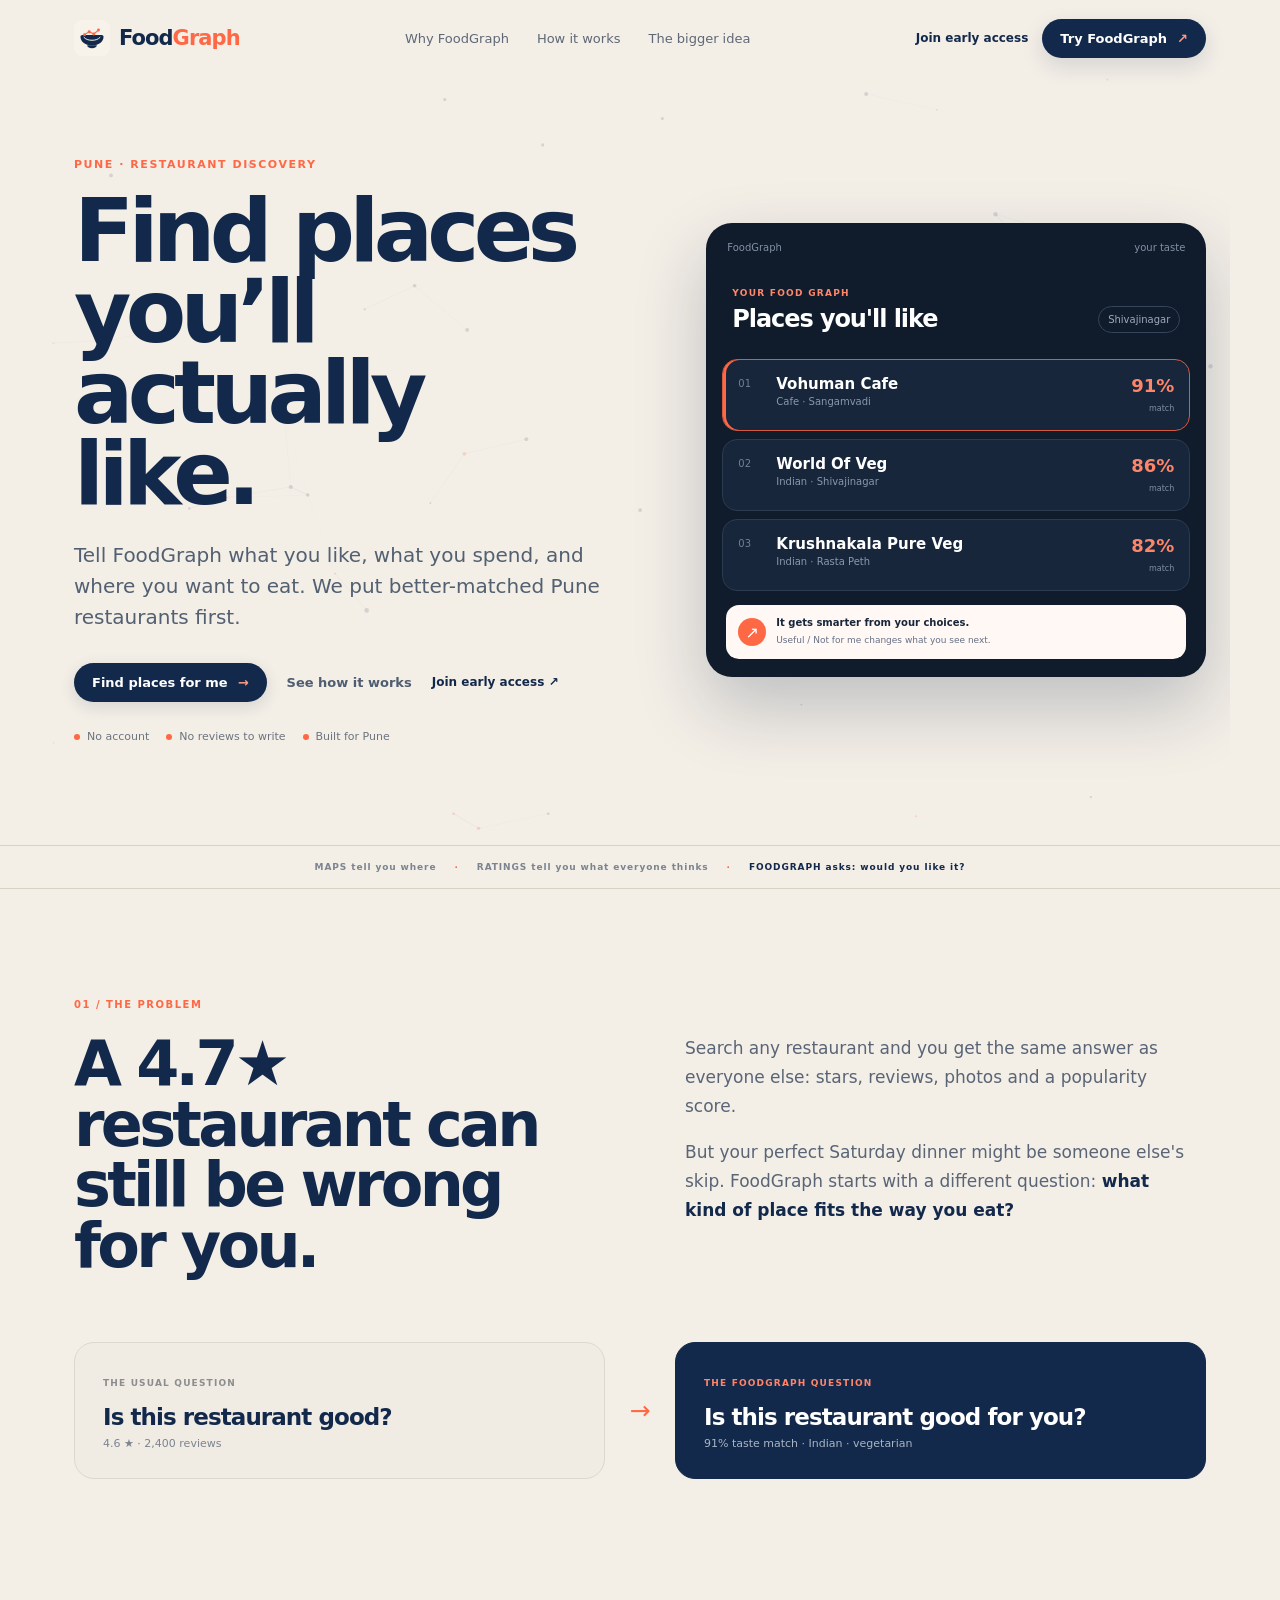
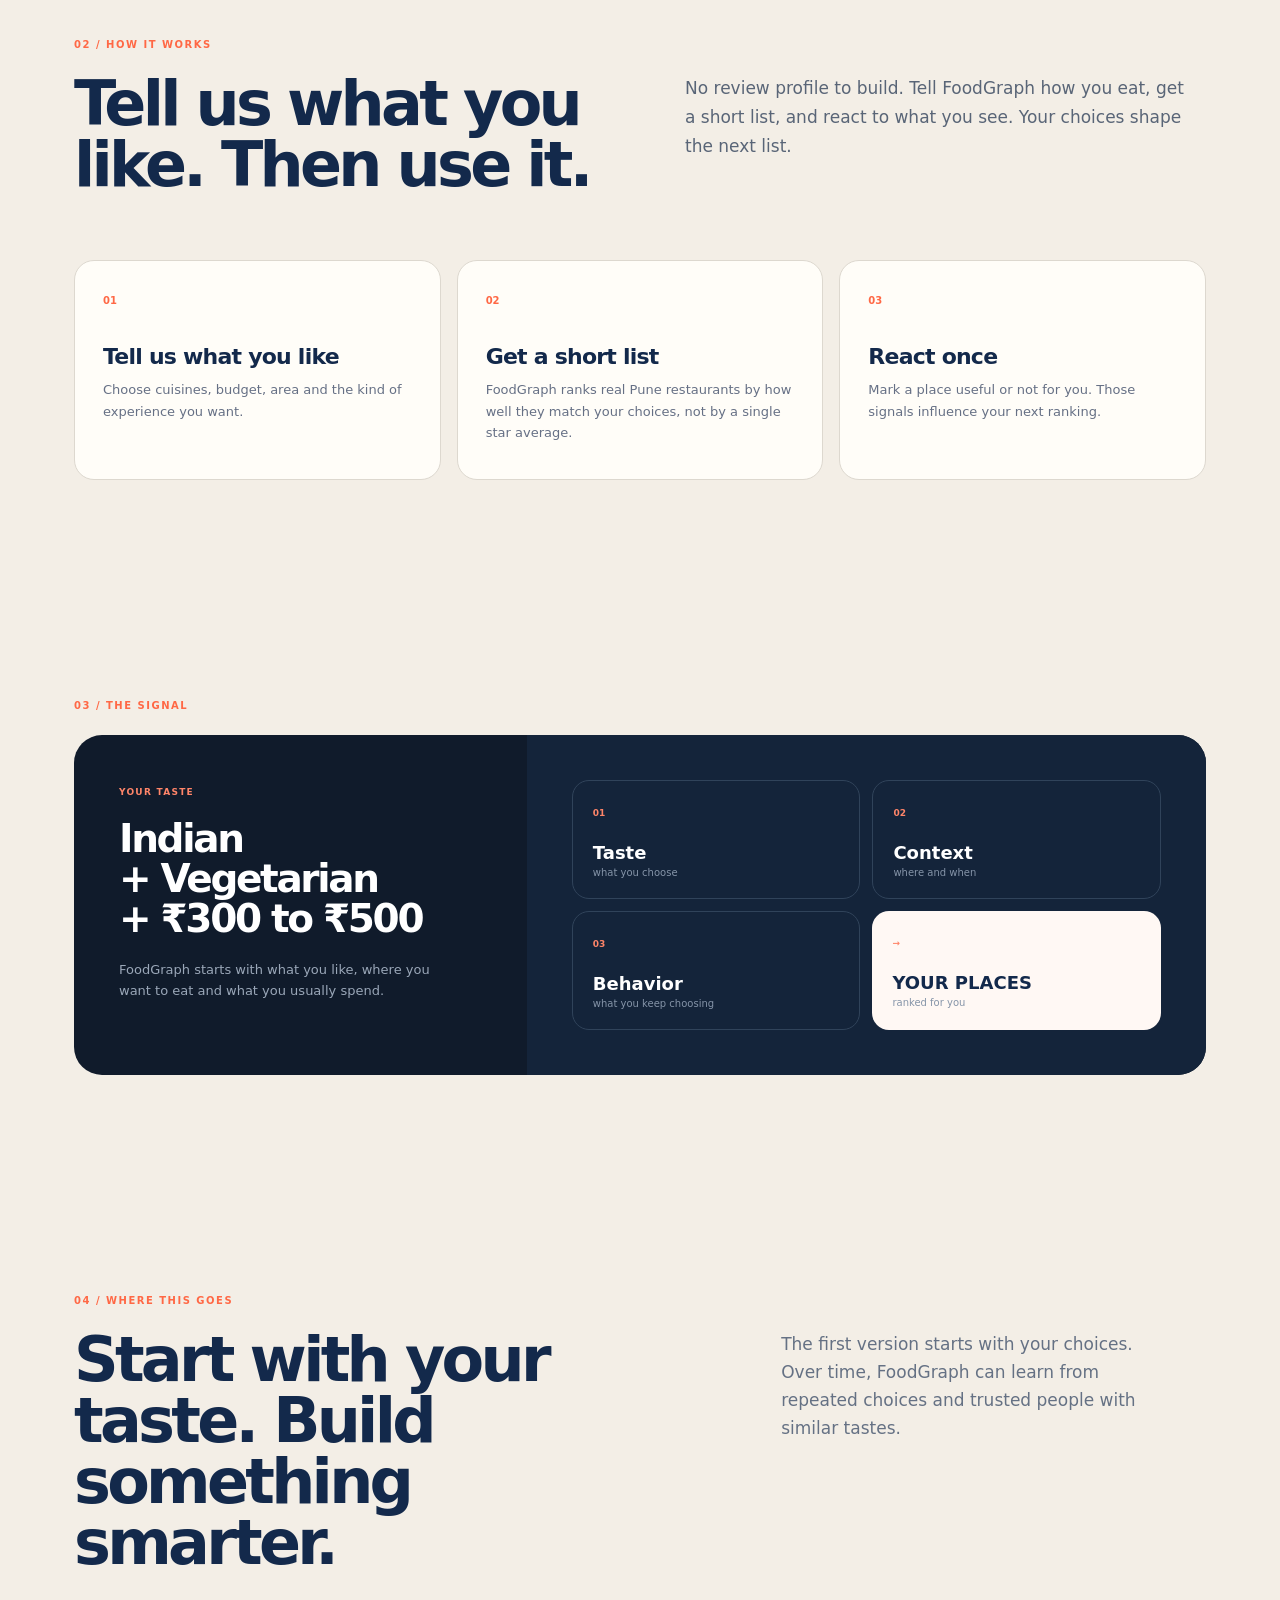
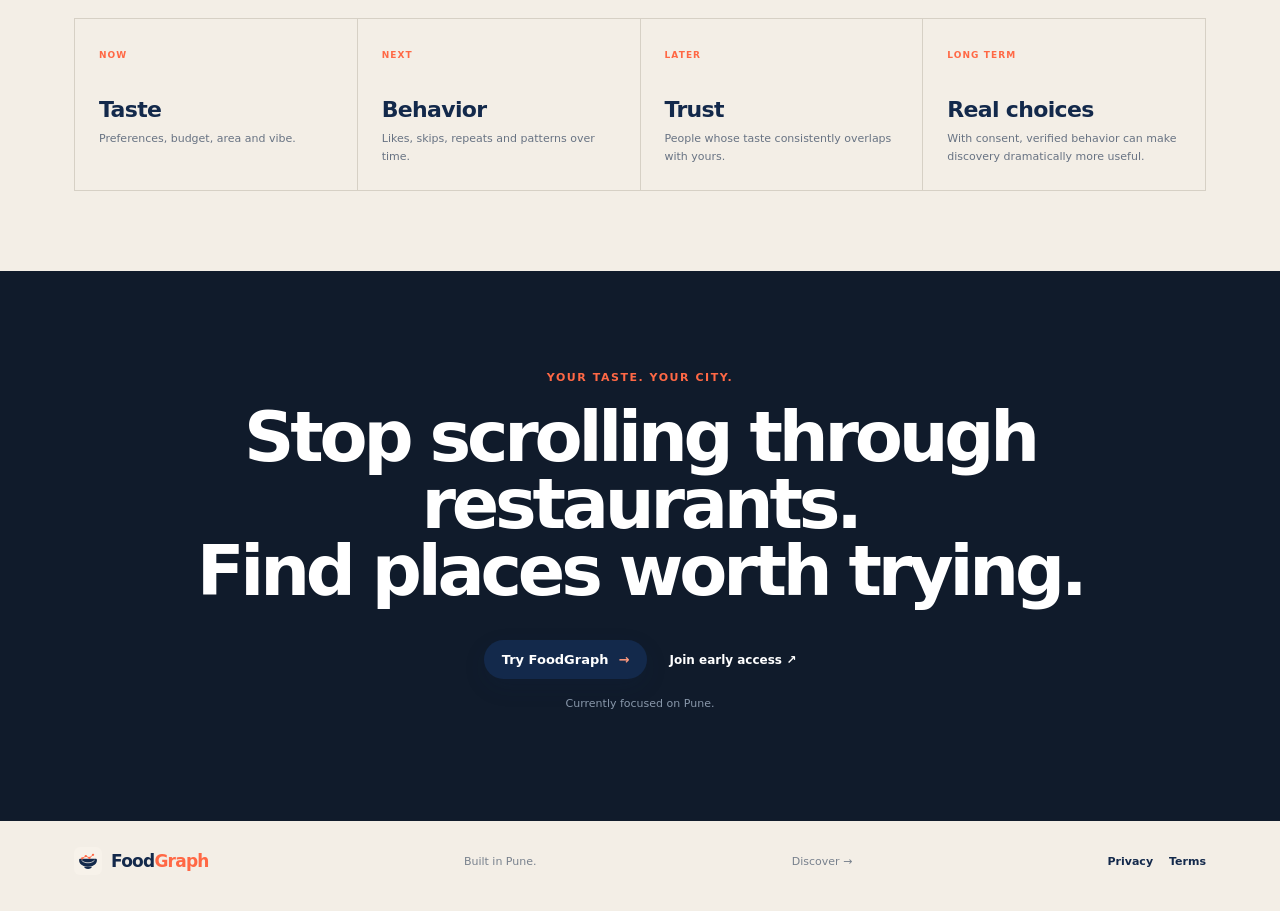
==== commit 39c8cf6c: "Refresh shared stylesheet on index.html" ====
--- a/index.html
+++ b/index.html
@@ -1,5 +1,5 @@
 <!doctype html>
-<html lang="en"><head><meta charset="utf-8"><meta name="viewport" content="width=device-width,initial-scale=1"><title>FoodGraph | Find places you'll like</title><meta name="description" content="FoodGraph helps you discover Pune restaurants that match your taste, budget and vibe."><link rel="icon" href="assets/foodgraph-mark.svg"><link rel="stylesheet" href="styles.css?v=20261007b"></head><body class="marketing"><nav class="nav"><a class="brand" href="./"><img src="assets/foodgraph-mark.svg" alt=""><span><b>Food</b><strong>Graph</strong></span></a><div class="navlinks"><a href="#why">Why FoodGraph</a><a href="#how">How it works</a><a href="#vision">The bigger idea</a></div><div class="nav-actions"><a class="nav-join" href="join/">Join early access</a><a class="navcta" href="discover/">Try FoodGraph <span>↗</span></a></div></nav><main><section class="hero-marketing"><canvas class="hero-particles" id="heroParticles" aria-hidden="true"></canvas><div class="hero-copy"><p class="eyebrow">PUNE · RESTAURANT DISCOVERY</p><h1>Find places you’ll actually like.</h1><p class="hero-lede">Tell FoodGraph what you like, what you spend, and where you want to eat. We put better-matched Pune restaurants first.</p><div class="hero-actions"><a class="primary" href="discover/">Find places for me <span>→</span></a><a class="secondary" href="#how">See how it works</a><a class="secondary join-secondary" href="join/">Join early access ↗</a></div><div class="proof-row"><span><i></i>No account</span><span><i></i>No reviews to write</span><span><i></i>Built for Pune</span></div></div><div class="hero-product"><div class="window"><div class="windowbar"><span>FoodGraph</span><span>your taste</span></div><div class="taste-head"><div><small>YOUR FOOD GRAPH</small><h2>Places you'll like</h2></div><span class="mini-location">Shivajinagar</span></div><article class="preview-card featured"><div class="preview-number">01</div><div class="preview-main"><div class="preview-name">Vohuman Cafe</div><div class="preview-meta">Cafe · Sangamvadi</div><div class="preview-tags"><span>Cafe</span><span>Casual</span></div></div><div class="fit"><b>91%</b><small>match</small></div></article><article class="preview-card"><div class="preview-number">02</div><div class="preview-main"><div class="preview-name">World Of Veg</div><div class="preview-meta">Indian · Shivajinagar</div><div class="preview-tags"><span>Indian</span><span>Vegetarian</span></div></div><div class="fit"><b>86%</b><small>match</small></div></article><article class="preview-card"><div class="preview-number">03</div><div class="preview-main"><div class="preview-name">Krushnakala Pure Veg</div><div class="preview-meta">Indian · Rasta Peth</div><div class="preview-tags"><span>Indian</span><span>Vegetarian</span></div></div><div class="fit"><b>82%</b><small>match</small></div></article><div class="learning-note"><span>↗</span><div><b>It gets smarter from your choices.</b><small>Useful / Not for me changes what you see next.</small></div></div></div></div></section><section class="ticker"><span>MAPS tell you where</span><b>·</b><span>RATINGS tell you what everyone thinks</span><b>·</b><strong>FOODGRAPH asks: would you like it?</strong></section><section id="why" class="section problem"><div class="section-label">01 / THE PROBLEM</div><div class="section-grid"><div><h2>A 4.7★ restaurant can still be wrong for you.</h2></div><div class="copy"><p>Search any restaurant and you get the same answer as everyone else: stars, reviews, photos and a popularity score.</p><p>But your perfect Saturday dinner might be someone else's skip. FoodGraph starts with a different question: <em>what kind of place fits the way you eat?</em></p></div></div><div class="comparison"><div class="compare-card muted"><span>THE USUAL QUESTION</span><b>Is this restaurant good?</b><p>4.6 ★ · 2,400 reviews</p></div><div class="compare-arrow">→</div><div class="compare-card active"><span>THE FOODGRAPH QUESTION</span><b>Is this restaurant good for you?</b><p>91% taste match · Indian · vegetarian</p></div></div></section><section id="how" class="section how"><div class="section-label">02 / HOW IT WORKS</div><div class="section-grid"><div><h2>Tell us what you like. Then use it.</h2></div><div class="copy"><p>No review profile to build. Tell FoodGraph how you eat, get a short list, and react to what you see. Your choices shape the next list.</p></div></div><div class="steps"><article><span>01</span><h3>Tell us what you like</h3><p>Choose cuisines, budget, area and the kind of experience you want.</p></article><article><span>02</span><h3>Get a short list</h3><p>FoodGraph ranks real Pune restaurants by how well they match your choices, not by a single star average.</p></article><article><span>03</span><h3>React once</h3><p>Mark a place useful or not for you. Those signals influence your next ranking.</p></article></div></section><section class="section taste-system"><div class="section-label">03 / THE SIGNAL</div><div class="signal-card"><div class="signal-left"><span class="signal-kicker">YOUR TASTE</span><h2>Indian<br>+ Vegetarian<br>+ ₹300 to ₹500</h2><p>FoodGraph starts with what you like, where you want to eat and what you usually spend.</p></div><div class="signal-flow"><div><span>01</span><b>Taste</b><small>what you choose</small></div><div><span>02</span><b>Context</b><small>where and when</small></div><div><span>03</span><b>Behavior</b><small>what you keep choosing</small></div><div class="result"><span>→</span><b>YOUR PLACES</b><small>ranked for you</small></div></div></div></section><section id="vision" class="section vision"><div class="section-label">04 / WHERE THIS GOES</div><div class="vision-head"><h2>Start with your taste. Build something smarter.</h2><p>The first version starts with your choices. Over time, FoodGraph can learn from repeated choices and trusted people with similar tastes.</p></div><div class="vision-grid"><div><span>NOW</span><b>Taste</b><p>Preferences, budget, area and vibe.</p></div><div><span>NEXT</span><b>Behavior</b><p>Likes, skips, repeats and patterns over time.</p></div><div><span>LATER</span><b>Trust</b><p>People whose taste consistently overlaps with yours.</p></div><div><span>LONG TERM</span><b>Real choices</b><p>With consent, verified behavior can make discovery dramatically more useful.</p></div></div></section><section class="final-cta"><p class="eyebrow">YOUR TASTE. YOUR CITY.</p><h2>Stop scrolling through restaurants.<br>Find places worth trying.</h2><div class="final-actions"><a class="primary" href="discover/">Try FoodGraph <span>→</span></a><a class="final-join" href="join/">Join early access ↗</a></div><p>Currently focused on Pune.</p></section></main><footer><a class="brand" href="./"><img src="assets/foodgraph-mark.svg" alt=""><span><b>Food</b><strong>Graph</strong></span></a><span>Built in Pune.</span><a href="discover/">Discover →</a><div class="legal-footer-links"><a href="privacy/">Privacy</a><a href="terms/">Terms</a></div></footer><script>
+<html lang="en"><head><meta charset="utf-8"><meta name="viewport" content="width=device-width,initial-scale=1"><title>FoodGraph | Find places you'll like</title><meta name="description" content="FoodGraph helps you discover Pune restaurants that match your taste, budget and vibe."><link rel="icon" href="assets/foodgraph-mark.svg"><link rel="stylesheet" href="styles.css?v=20261109a"></head><body class="marketing"><nav class="nav"><a class="brand" href="./"><img src="assets/foodgraph-mark.svg" alt=""><span><b>Food</b><strong>Graph</strong></span></a><div class="navlinks"><a href="#why">Why FoodGraph</a><a href="#how">How it works</a><a href="#vision">The bigger idea</a></div><div class="nav-actions"><a class="nav-join" href="join/">Join early access</a><a class="navcta" href="discover/">Try FoodGraph <span>↗</span></a></div></nav><main><section class="hero-marketing"><canvas class="hero-particles" id="heroParticles" aria-hidden="true"></canvas><div class="hero-copy"><p class="eyebrow">PUNE · RESTAURANT DISCOVERY</p><h1>Find places you’ll actually like.</h1><p class="hero-lede">Tell FoodGraph what you like, what you spend, and where you want to eat. We put better-matched Pune restaurants first.</p><div class="hero-actions"><a class="primary" href="discover/">Find places for me <span>→</span></a><a class="secondary" href="#how">See how it works</a><a class="secondary join-secondary" href="join/">Join early access ↗</a></div><div class="proof-row"><span><i></i>No account</span><span><i></i>No reviews to write</span><span><i></i>Built for Pune</span></div></div><div class="hero-product"><div class="window"><div class="windowbar"><span>FoodGraph</span><span>your taste</span></div><div class="taste-head"><div><small>YOUR FOOD GRAPH</small><h2>Places you'll like</h2></div><span class="mini-location">Shivajinagar</span></div><article class="preview-card featured"><div class="preview-number">01</div><div class="preview-main"><div class="preview-name">Vohuman Cafe</div><div class="preview-meta">Cafe · Sangamvadi</div><div class="preview-tags"><span>Cafe</span><span>Casual</span></div></div><div class="fit"><b>91%</b><small>match</small></div></article><article class="preview-card"><div class="preview-number">02</div><div class="preview-main"><div class="preview-name">World Of Veg</div><div class="preview-meta">Indian · Shivajinagar</div><div class="preview-tags"><span>Indian</span><span>Vegetarian</span></div></div><div class="fit"><b>86%</b><small>match</small></div></article><article class="preview-card"><div class="preview-number">03</div><div class="preview-main"><div class="preview-name">Krushnakala Pure Veg</div><div class="preview-meta">Indian · Rasta Peth</div><div class="preview-tags"><span>Indian</span><span>Vegetarian</span></div></div><div class="fit"><b>82%</b><small>match</small></div></article><div class="learning-note"><span>↗</span><div><b>It gets smarter from your choices.</b><small>Useful / Not for me changes what you see next.</small></div></div></div></div></section><section class="ticker"><span>MAPS tell you where</span><b>·</b><span>RATINGS tell you what everyone thinks</span><b>·</b><strong>FOODGRAPH asks: would you like it?</strong></section><section id="why" class="section problem"><div class="section-label">01 / THE PROBLEM</div><div class="section-grid"><div><h2>A 4.7★ restaurant can still be wrong for you.</h2></div><div class="copy"><p>Search any restaurant and you get the same answer as everyone else: stars, reviews, photos and a popularity score.</p><p>But your perfect Saturday dinner might be someone else's skip. FoodGraph starts with a different question: <em>what kind of place fits the way you eat?</em></p></div></div><div class="comparison"><div class="compare-card muted"><span>THE USUAL QUESTION</span><b>Is this restaurant good?</b><p>4.6 ★ · 2,400 reviews</p></div><div class="compare-arrow">→</div><div class="compare-card active"><span>THE FOODGRAPH QUESTION</span><b>Is this restaurant good for you?</b><p>91% taste match · Indian · vegetarian</p></div></div></section><section id="how" class="section how"><div class="section-label">02 / HOW IT WORKS</div><div class="section-grid"><div><h2>Tell us what you like. Then use it.</h2></div><div class="copy"><p>No review profile to build. Tell FoodGraph how you eat, get a short list, and react to what you see. Your choices shape the next list.</p></div></div><div class="steps"><article><span>01</span><h3>Tell us what you like</h3><p>Choose cuisines, budget, area and the kind of experience you want.</p></article><article><span>02</span><h3>Get a short list</h3><p>FoodGraph ranks real Pune restaurants by how well they match your choices, not by a single star average.</p></article><article><span>03</span><h3>React once</h3><p>Mark a place useful or not for you. Those signals influence your next ranking.</p></article></div></section><section class="section taste-system"><div class="section-label">03 / THE SIGNAL</div><div class="signal-card"><div class="signal-left"><span class="signal-kicker">YOUR TASTE</span><h2>Indian<br>+ Vegetarian<br>+ ₹300 to ₹500</h2><p>FoodGraph starts with what you like, where you want to eat and what you usually spend.</p></div><div class="signal-flow"><div><span>01</span><b>Taste</b><small>what you choose</small></div><div><span>02</span><b>Context</b><small>where and when</small></div><div><span>03</span><b>Behavior</b><small>what you keep choosing</small></div><div class="result"><span>→</span><b>YOUR PLACES</b><small>ranked for you</small></div></div></div></section><section id="vision" class="section vision"><div class="section-label">04 / WHERE THIS GOES</div><div class="vision-head"><h2>Start with your taste. Build something smarter.</h2><p>The first version starts with your choices. Over time, FoodGraph can learn from repeated choices and trusted people with similar tastes.</p></div><div class="vision-grid"><div><span>NOW</span><b>Taste</b><p>Preferences, budget, area and vibe.</p></div><div><span>NEXT</span><b>Behavior</b><p>Likes, skips, repeats and patterns over time.</p></div><div><span>LATER</span><b>Trust</b><p>People whose taste consistently overlaps with yours.</p></div><div><span>LONG TERM</span><b>Real choices</b><p>With consent, verified behavior can make discovery dramatically more useful.</p></div></div></section><section class="final-cta"><p class="eyebrow">YOUR TASTE. YOUR CITY.</p><h2>Stop scrolling through restaurants.<br>Find places worth trying.</h2><div class="final-actions"><a class="primary" href="discover/">Try FoodGraph <span>→</span></a><a class="final-join" href="join/">Join early access ↗</a></div><p>Currently focused on Pune.</p></section></main><footer><a class="brand" href="./"><img src="assets/foodgraph-mark.svg" alt=""><span><b>Food</b><strong>Graph</strong></span></a><span>Built in Pune.</span><a href="discover/">Discover →</a><div class="legal-footer-links"><a href="privacy/">Privacy</a><a href="terms/">Terms</a></div></footer><script>
 (function(){
   document.body.classList.add("motion-ready");
   const reveal=document.querySelectorAll("main > section:not(.hero-marketing), .steps article, .vision-grid > div, .compare-card, .signal-flow > div");
--- a/styles.css
+++ b/styles.css
@@ -101,3 +101,9 @@
 .join-invite span{font-size:10px;color:#98a6b8;margin-top:5px}
 .join-invite a{flex:none;color:#ff9a7e;font-size:11px;font-weight:850}
 @media(max-width:600px){.nav-actions{gap:9px}.nav-join{font-size:10px}.final-actions{flex-direction:column;gap:15px}.join-invite{align-items:flex-start;flex-direction:column}}
+
+
+/* Shared links for the Privacy and Terms pages in all site footers. */
+.legal-footer-links{display:flex;align-items:center;gap:16px;flex-wrap:wrap}
+.legal-footer-links a{font-size:11px;font-weight:800;color:var(--ink)}
+.legal-footer-links a:hover{color:var(--coral)}
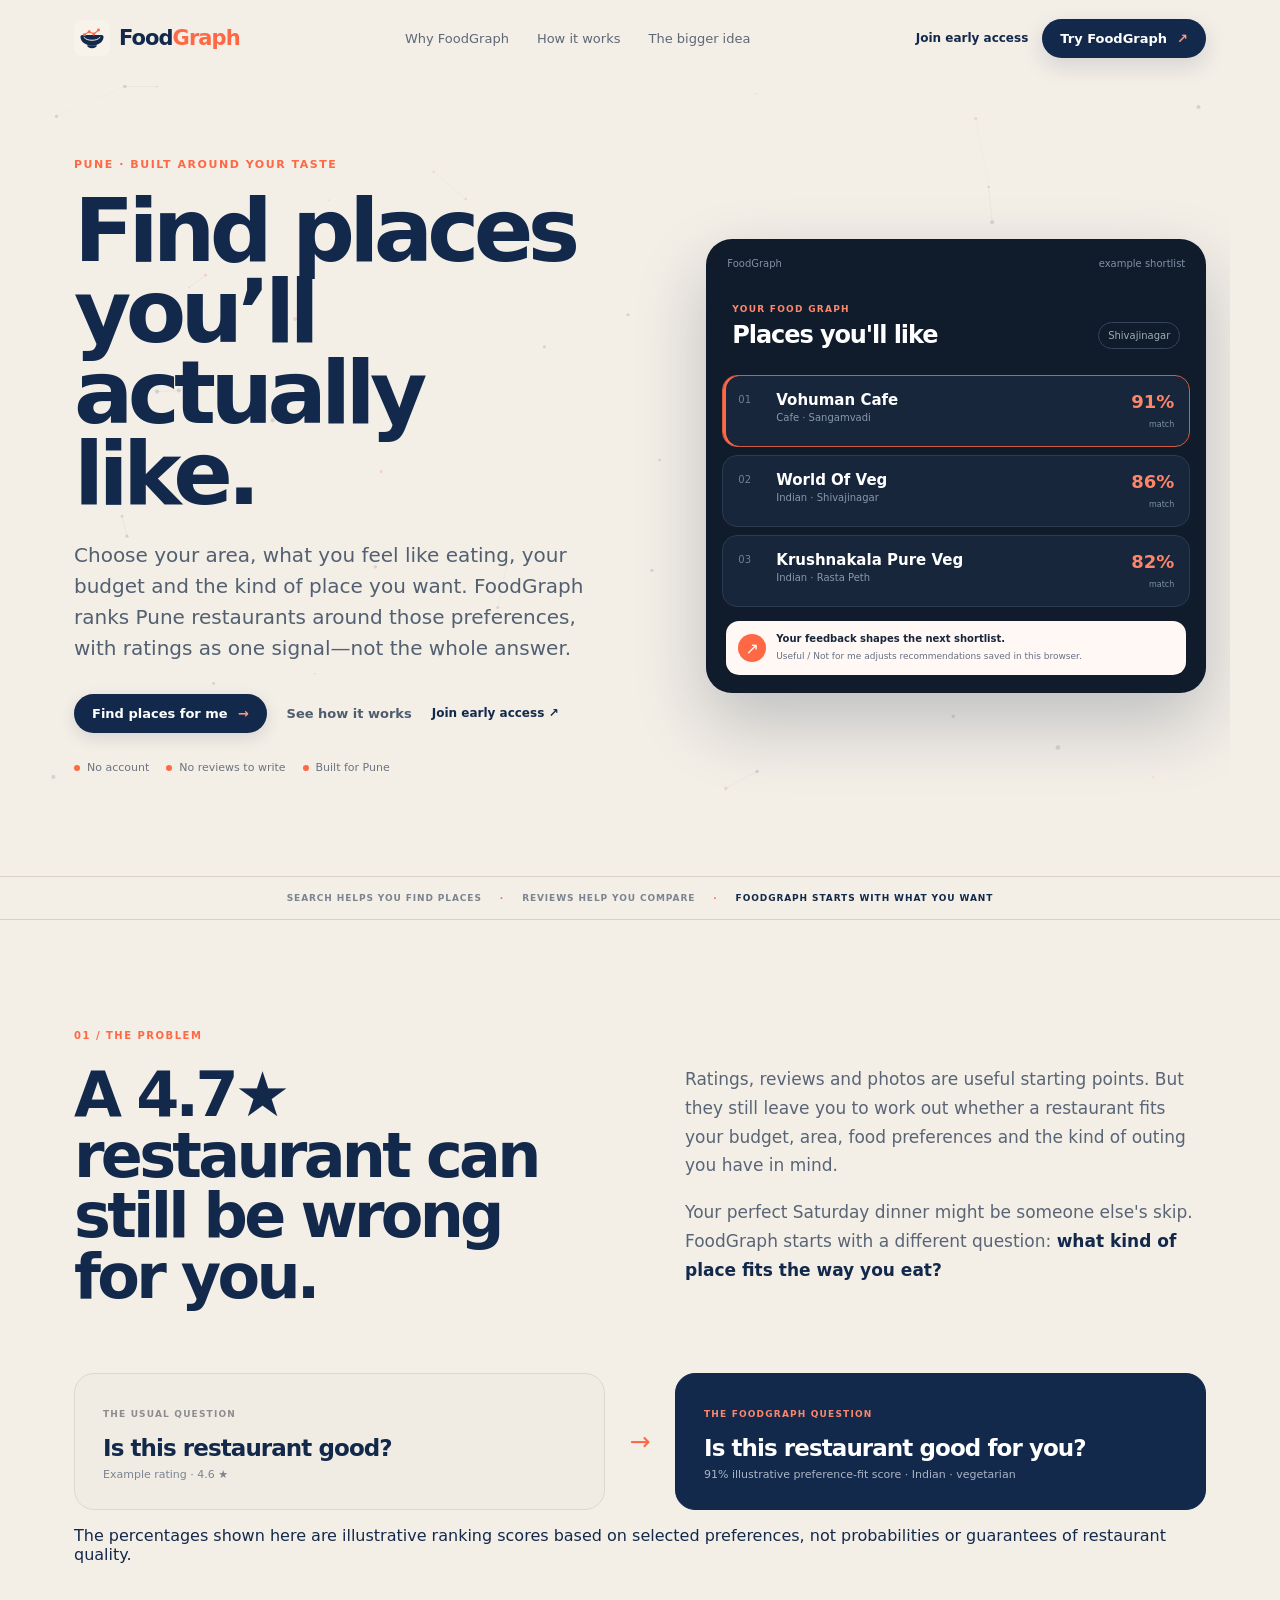
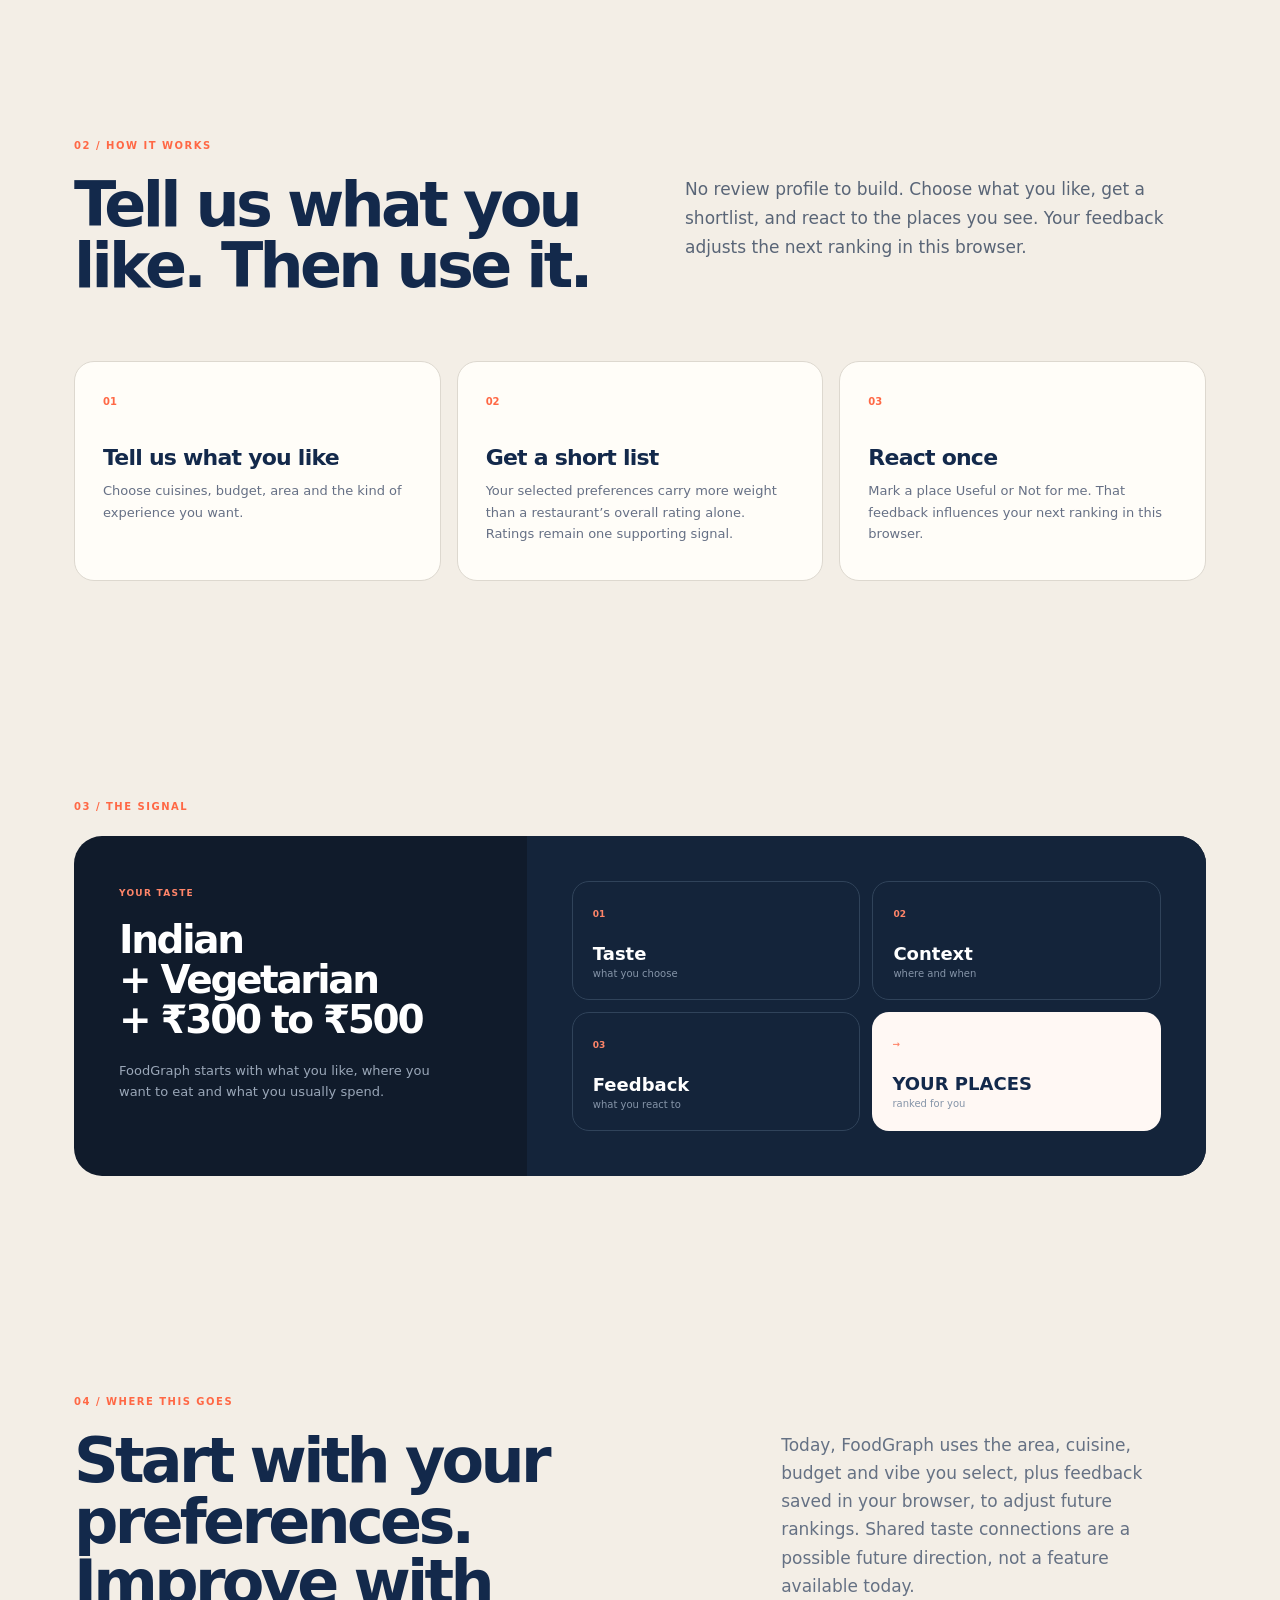
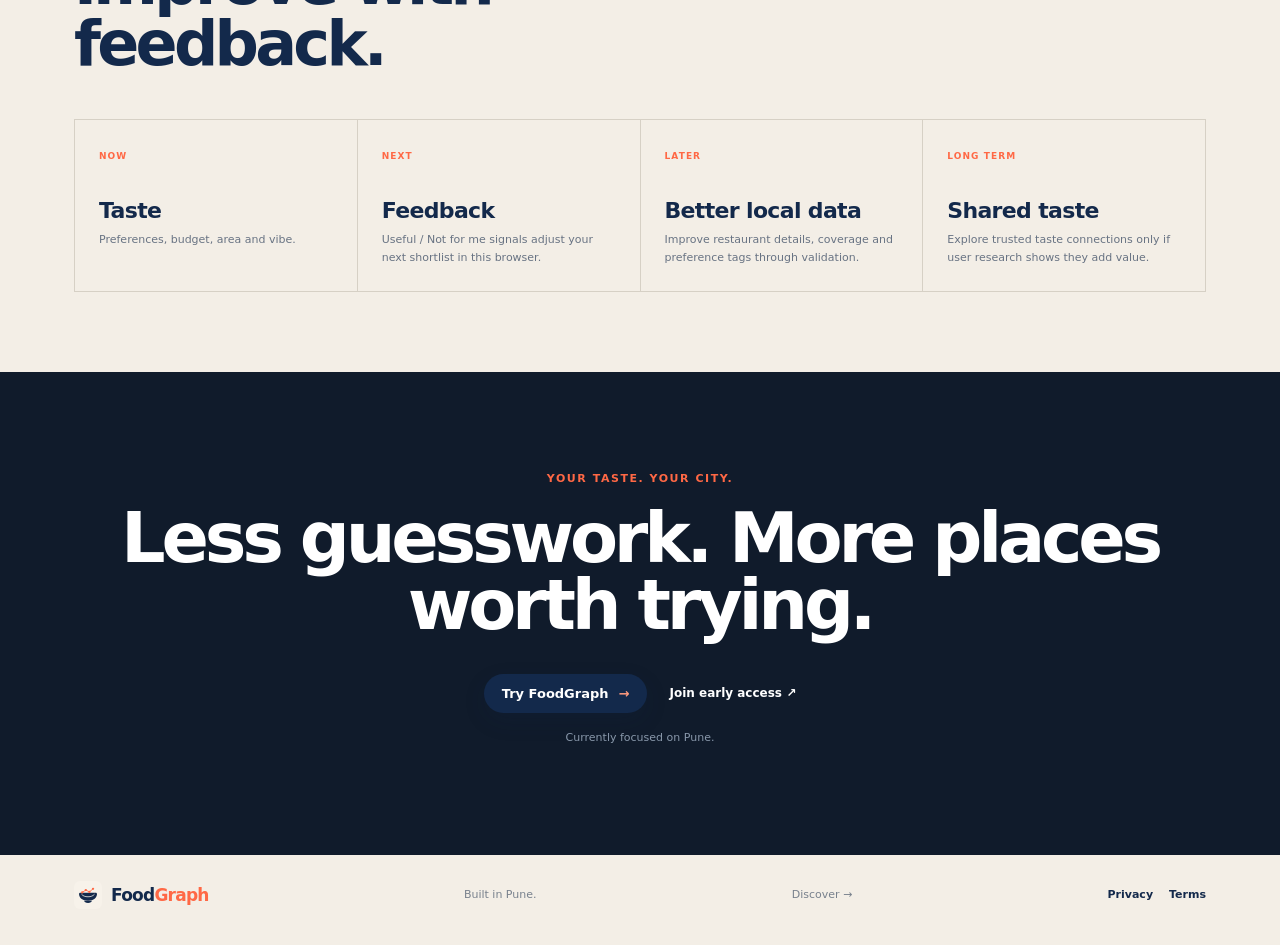
==== commit f73ffc75: "Clarify FoodGraph positioning and current product capabilities" ====
--- a/index.html
+++ b/index.html
@@ -1,5 +1,5 @@
 <!doctype html>
-<html lang="en"><head><meta charset="utf-8"><meta name="viewport" content="width=device-width,initial-scale=1"><title>FoodGraph | Find places you'll like</title><meta name="description" content="FoodGraph helps you discover Pune restaurants that match your taste, budget and vibe."><link rel="icon" href="assets/foodgraph-mark.svg"><link rel="stylesheet" href="styles.css?v=20261109a"></head><body class="marketing"><nav class="nav"><a class="brand" href="./"><img src="assets/foodgraph-mark.svg" alt=""><span><b>Food</b><strong>Graph</strong></span></a><div class="navlinks"><a href="#why">Why FoodGraph</a><a href="#how">How it works</a><a href="#vision">The bigger idea</a></div><div class="nav-actions"><a class="nav-join" href="join/">Join early access</a><a class="navcta" href="discover/">Try FoodGraph <span>↗</span></a></div></nav><main><section class="hero-marketing"><canvas class="hero-particles" id="heroParticles" aria-hidden="true"></canvas><div class="hero-copy"><p class="eyebrow">PUNE · RESTAURANT DISCOVERY</p><h1>Find places you’ll actually like.</h1><p class="hero-lede">Tell FoodGraph what you like, what you spend, and where you want to eat. We put better-matched Pune restaurants first.</p><div class="hero-actions"><a class="primary" href="discover/">Find places for me <span>→</span></a><a class="secondary" href="#how">See how it works</a><a class="secondary join-secondary" href="join/">Join early access ↗</a></div><div class="proof-row"><span><i></i>No account</span><span><i></i>No reviews to write</span><span><i></i>Built for Pune</span></div></div><div class="hero-product"><div class="window"><div class="windowbar"><span>FoodGraph</span><span>your taste</span></div><div class="taste-head"><div><small>YOUR FOOD GRAPH</small><h2>Places you'll like</h2></div><span class="mini-location">Shivajinagar</span></div><article class="preview-card featured"><div class="preview-number">01</div><div class="preview-main"><div class="preview-name">Vohuman Cafe</div><div class="preview-meta">Cafe · Sangamvadi</div><div class="preview-tags"><span>Cafe</span><span>Casual</span></div></div><div class="fit"><b>91%</b><small>match</small></div></article><article class="preview-card"><div class="preview-number">02</div><div class="preview-main"><div class="preview-name">World Of Veg</div><div class="preview-meta">Indian · Shivajinagar</div><div class="preview-tags"><span>Indian</span><span>Vegetarian</span></div></div><div class="fit"><b>86%</b><small>match</small></div></article><article class="preview-card"><div class="preview-number">03</div><div class="preview-main"><div class="preview-name">Krushnakala Pure Veg</div><div class="preview-meta">Indian · Rasta Peth</div><div class="preview-tags"><span>Indian</span><span>Vegetarian</span></div></div><div class="fit"><b>82%</b><small>match</small></div></article><div class="learning-note"><span>↗</span><div><b>It gets smarter from your choices.</b><small>Useful / Not for me changes what you see next.</small></div></div></div></div></section><section class="ticker"><span>MAPS tell you where</span><b>·</b><span>RATINGS tell you what everyone thinks</span><b>·</b><strong>FOODGRAPH asks: would you like it?</strong></section><section id="why" class="section problem"><div class="section-label">01 / THE PROBLEM</div><div class="section-grid"><div><h2>A 4.7★ restaurant can still be wrong for you.</h2></div><div class="copy"><p>Search any restaurant and you get the same answer as everyone else: stars, reviews, photos and a popularity score.</p><p>But your perfect Saturday dinner might be someone else's skip. FoodGraph starts with a different question: <em>what kind of place fits the way you eat?</em></p></div></div><div class="comparison"><div class="compare-card muted"><span>THE USUAL QUESTION</span><b>Is this restaurant good?</b><p>4.6 ★ · 2,400 reviews</p></div><div class="compare-arrow">→</div><div class="compare-card active"><span>THE FOODGRAPH QUESTION</span><b>Is this restaurant good for you?</b><p>91% taste match · Indian · vegetarian</p></div></div></section><section id="how" class="section how"><div class="section-label">02 / HOW IT WORKS</div><div class="section-grid"><div><h2>Tell us what you like. Then use it.</h2></div><div class="copy"><p>No review profile to build. Tell FoodGraph how you eat, get a short list, and react to what you see. Your choices shape the next list.</p></div></div><div class="steps"><article><span>01</span><h3>Tell us what you like</h3><p>Choose cuisines, budget, area and the kind of experience you want.</p></article><article><span>02</span><h3>Get a short list</h3><p>FoodGraph ranks real Pune restaurants by how well they match your choices, not by a single star average.</p></article><article><span>03</span><h3>React once</h3><p>Mark a place useful or not for you. Those signals influence your next ranking.</p></article></div></section><section class="section taste-system"><div class="section-label">03 / THE SIGNAL</div><div class="signal-card"><div class="signal-left"><span class="signal-kicker">YOUR TASTE</span><h2>Indian<br>+ Vegetarian<br>+ ₹300 to ₹500</h2><p>FoodGraph starts with what you like, where you want to eat and what you usually spend.</p></div><div class="signal-flow"><div><span>01</span><b>Taste</b><small>what you choose</small></div><div><span>02</span><b>Context</b><small>where and when</small></div><div><span>03</span><b>Behavior</b><small>what you keep choosing</small></div><div class="result"><span>→</span><b>YOUR PLACES</b><small>ranked for you</small></div></div></div></section><section id="vision" class="section vision"><div class="section-label">04 / WHERE THIS GOES</div><div class="vision-head"><h2>Start with your taste. Build something smarter.</h2><p>The first version starts with your choices. Over time, FoodGraph can learn from repeated choices and trusted people with similar tastes.</p></div><div class="vision-grid"><div><span>NOW</span><b>Taste</b><p>Preferences, budget, area and vibe.</p></div><div><span>NEXT</span><b>Behavior</b><p>Likes, skips, repeats and patterns over time.</p></div><div><span>LATER</span><b>Trust</b><p>People whose taste consistently overlaps with yours.</p></div><div><span>LONG TERM</span><b>Real choices</b><p>With consent, verified behavior can make discovery dramatically more useful.</p></div></div></section><section class="final-cta"><p class="eyebrow">YOUR TASTE. YOUR CITY.</p><h2>Stop scrolling through restaurants.<br>Find places worth trying.</h2><div class="final-actions"><a class="primary" href="discover/">Try FoodGraph <span>→</span></a><a class="final-join" href="join/">Join early access ↗</a></div><p>Currently focused on Pune.</p></section></main><footer><a class="brand" href="./"><img src="assets/foodgraph-mark.svg" alt=""><span><b>Food</b><strong>Graph</strong></span></a><span>Built in Pune.</span><a href="discover/">Discover →</a><div class="legal-footer-links"><a href="privacy/">Privacy</a><a href="terms/">Terms</a></div></footer><script>
+<html lang="en"><head><meta charset="utf-8"><meta name="viewport" content="width=device-width,initial-scale=1"><title>FoodGraph | Find places you'll like</title><meta name="description" content="FoodGraph helps Pune diners shortlist restaurants around their taste, budget, area and dining preferences."><link rel="icon" href="assets/foodgraph-mark.svg"><link rel="stylesheet" href="styles.css?v=20261109b"></head><body class="marketing"><nav class="nav"><a class="brand" href="./"><img src="assets/foodgraph-mark.svg" alt=""><span><b>Food</b><strong>Graph</strong></span></a><div class="navlinks"><a href="#why">Why FoodGraph</a><a href="#how">How it works</a><a href="#vision">The bigger idea</a></div><div class="nav-actions"><a class="nav-join" href="join/">Join early access</a><a class="navcta" href="discover/">Try FoodGraph <span>↗</span></a></div></nav><main><section class="hero-marketing"><canvas class="hero-particles" id="heroParticles" aria-hidden="true"></canvas><div class="hero-copy"><p class="eyebrow">PUNE · BUILT AROUND YOUR TASTE</p><h1>Find places you’ll actually like.</h1><p class="hero-lede">Choose your area, what you feel like eating, your budget and the kind of place you want. FoodGraph ranks Pune restaurants around those preferences, with ratings as one signal—not the whole answer.</p><div class="hero-actions"><a class="primary" href="discover/">Find places for me <span>→</span></a><a class="secondary" href="#how">See how it works</a><a class="secondary join-secondary" href="join/">Join early access ↗</a></div><div class="proof-row"><span><i></i>No account</span><span><i></i>No reviews to write</span><span><i></i>Built for Pune</span></div></div><div class="hero-product"><div class="window"><div class="windowbar"><span>FoodGraph</span><span>example shortlist</span></div><div class="taste-head"><div><small>YOUR FOOD GRAPH</small><h2>Places you'll like</h2></div><span class="mini-location">Shivajinagar</span></div><article class="preview-card featured"><div class="preview-number">01</div><div class="preview-main"><div class="preview-name">Vohuman Cafe</div><div class="preview-meta">Cafe · Sangamvadi</div><div class="preview-tags"><span>Cafe</span><span>Casual</span></div></div><div class="fit"><b>91%</b><small>match</small></div></article><article class="preview-card"><div class="preview-number">02</div><div class="preview-main"><div class="preview-name">World Of Veg</div><div class="preview-meta">Indian · Shivajinagar</div><div class="preview-tags"><span>Indian</span><span>Vegetarian</span></div></div><div class="fit"><b>86%</b><small>match</small></div></article><article class="preview-card"><div class="preview-number">03</div><div class="preview-main"><div class="preview-name">Krushnakala Pure Veg</div><div class="preview-meta">Indian · Rasta Peth</div><div class="preview-tags"><span>Indian</span><span>Vegetarian</span></div></div><div class="fit"><b>82%</b><small>match</small></div></article><div class="learning-note"><span>↗</span><div><b>Your feedback shapes the next shortlist.</b><small>Useful / Not for me adjusts recommendations saved in this browser.</small></div></div></div></div></section><section class="ticker"><span>SEARCH HELPS YOU FIND PLACES</span><b>·</b><span>REVIEWS HELP YOU COMPARE</span><b>·</b><strong>FOODGRAPH STARTS WITH WHAT YOU WANT</strong></section><section id="why" class="section problem"><div class="section-label">01 / THE PROBLEM</div><div class="section-grid"><div><h2>A 4.7★ restaurant can still be wrong for you.</h2></div><div class="copy"><p>Ratings, reviews and photos are useful starting points. But they still leave you to work out whether a restaurant fits your budget, area, food preferences and the kind of outing you have in mind.</p><p>Your perfect Saturday dinner might be someone else's skip. FoodGraph starts with a different question: <em>what kind of place fits the way you eat?</em></p></div></div><div class="comparison"><div class="compare-card muted"><span>THE USUAL QUESTION</span><b>Is this restaurant good?</b><p>Example rating · 4.6 ★</p></div><div class="compare-arrow">→</div><div class="compare-card active"><span>THE FOODGRAPH QUESTION</span><b>Is this restaurant good for you?</b><p>91% illustrative preference-fit score · Indian · vegetarian</p></div></div><p class="score-note">The percentages shown here are illustrative ranking scores based on selected preferences, not probabilities or guarantees of restaurant quality.</p></section><section id="how" class="section how"><div class="section-label">02 / HOW IT WORKS</div><div class="section-grid"><div><h2>Tell us what you like. Then use it.</h2></div><div class="copy"><p>No review profile to build. Choose what you like, get a shortlist, and react to the places you see. Your feedback adjusts the next ranking in this browser.</p></div></div><div class="steps"><article><span>01</span><h3>Tell us what you like</h3><p>Choose cuisines, budget, area and the kind of experience you want.</p></article><article><span>02</span><h3>Get a short list</h3><p>Your selected preferences carry more weight than a restaurant’s overall rating alone. Ratings remain one supporting signal.</p></article><article><span>03</span><h3>React once</h3><p>Mark a place Useful or Not for me. That feedback influences your next ranking in this browser.</p></article></div></section><section class="section taste-system"><div class="section-label">03 / THE SIGNAL</div><div class="signal-card"><div class="signal-left"><span class="signal-kicker">YOUR TASTE</span><h2>Indian<br>+ Vegetarian<br>+ ₹300 to ₹500</h2><p>FoodGraph starts with what you like, where you want to eat and what you usually spend.</p></div><div class="signal-flow"><div><span>01</span><b>Taste</b><small>what you choose</small></div><div><span>02</span><b>Context</b><small>where and when</small></div><div><span>03</span><b>Feedback</b><small>what you react to</small></div><div class="result"><span>→</span><b>YOUR PLACES</b><small>ranked for you</small></div></div></div></section><section id="vision" class="section vision"><div class="section-label">04 / WHERE THIS GOES</div><div class="vision-head"><h2>Start with your preferences. Improve with feedback.</h2><p>Today, FoodGraph uses the area, cuisine, budget and vibe you select, plus feedback saved in your browser, to adjust future rankings. Shared taste connections are a possible future direction, not a feature available today.</p></div><div class="vision-grid"><div><span>NOW</span><b>Taste</b><p>Preferences, budget, area and vibe.</p></div><div><span>NEXT</span><b>Feedback</b><p>Useful / Not for me signals adjust your next shortlist in this browser.</p></div><div><span>LATER</span><b>Better local data</b><p>Improve restaurant details, coverage and preference tags through validation.</p></div><div><span>LONG TERM</span><b>Shared taste</b><p>Explore trusted taste connections only if user research shows they add value.</p></div></div></section><section class="final-cta"><p class="eyebrow">YOUR TASTE. YOUR CITY.</p><h2>Less guesswork. More places worth trying.</h2><div class="final-actions"><a class="primary" href="discover/">Try FoodGraph <span>→</span></a><a class="final-join" href="join/">Join early access ↗</a></div><p>Currently focused on Pune.</p></section></main><footer><a class="brand" href="./"><img src="assets/foodgraph-mark.svg" alt=""><span><b>Food</b><strong>Graph</strong></span></a><span>Built in Pune.</span><a href="discover/">Discover →</a><div class="legal-footer-links"><a href="privacy/">Privacy</a><a href="terms/">Terms</a></div></footer><script>
 (function(){
   document.body.classList.add("motion-ready");
   const reveal=document.querySelectorAll("main > section:not(.hero-marketing), .steps article, .vision-grid > div, .compare-card, .signal-flow > div");
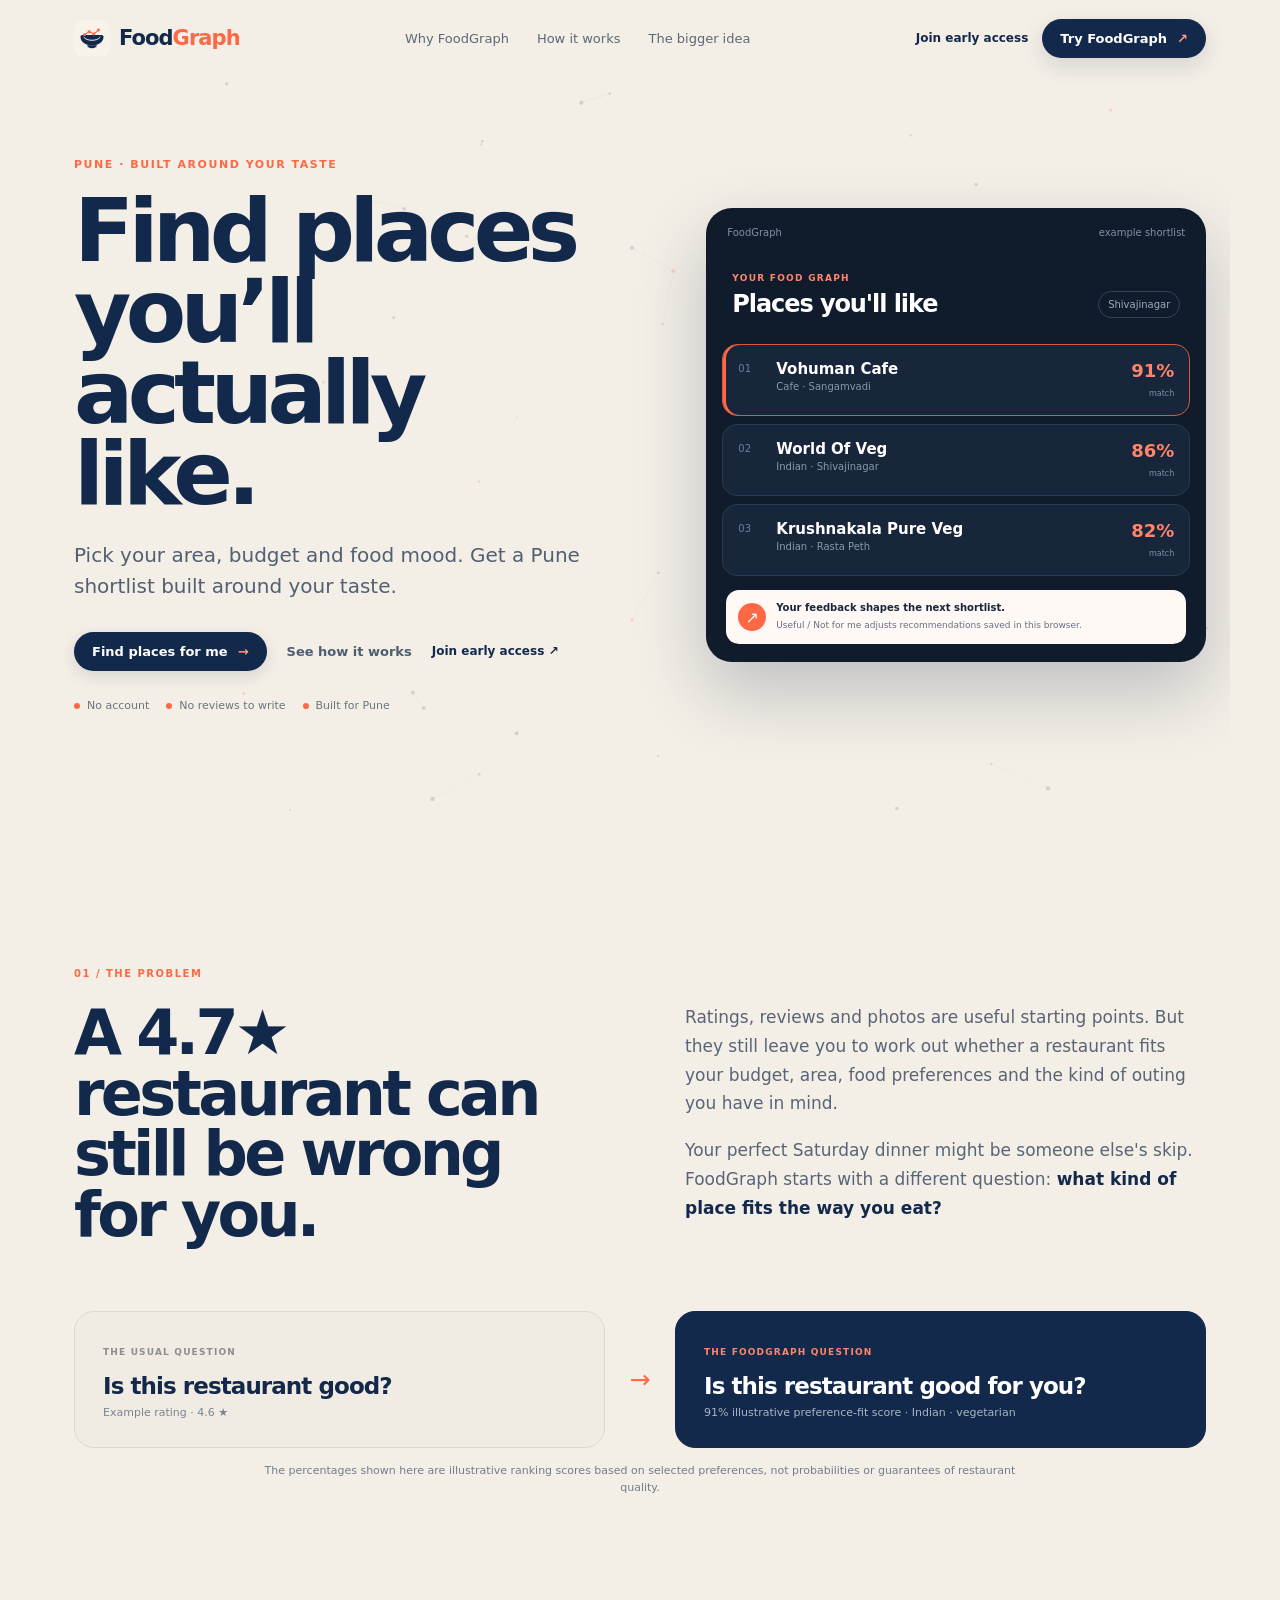
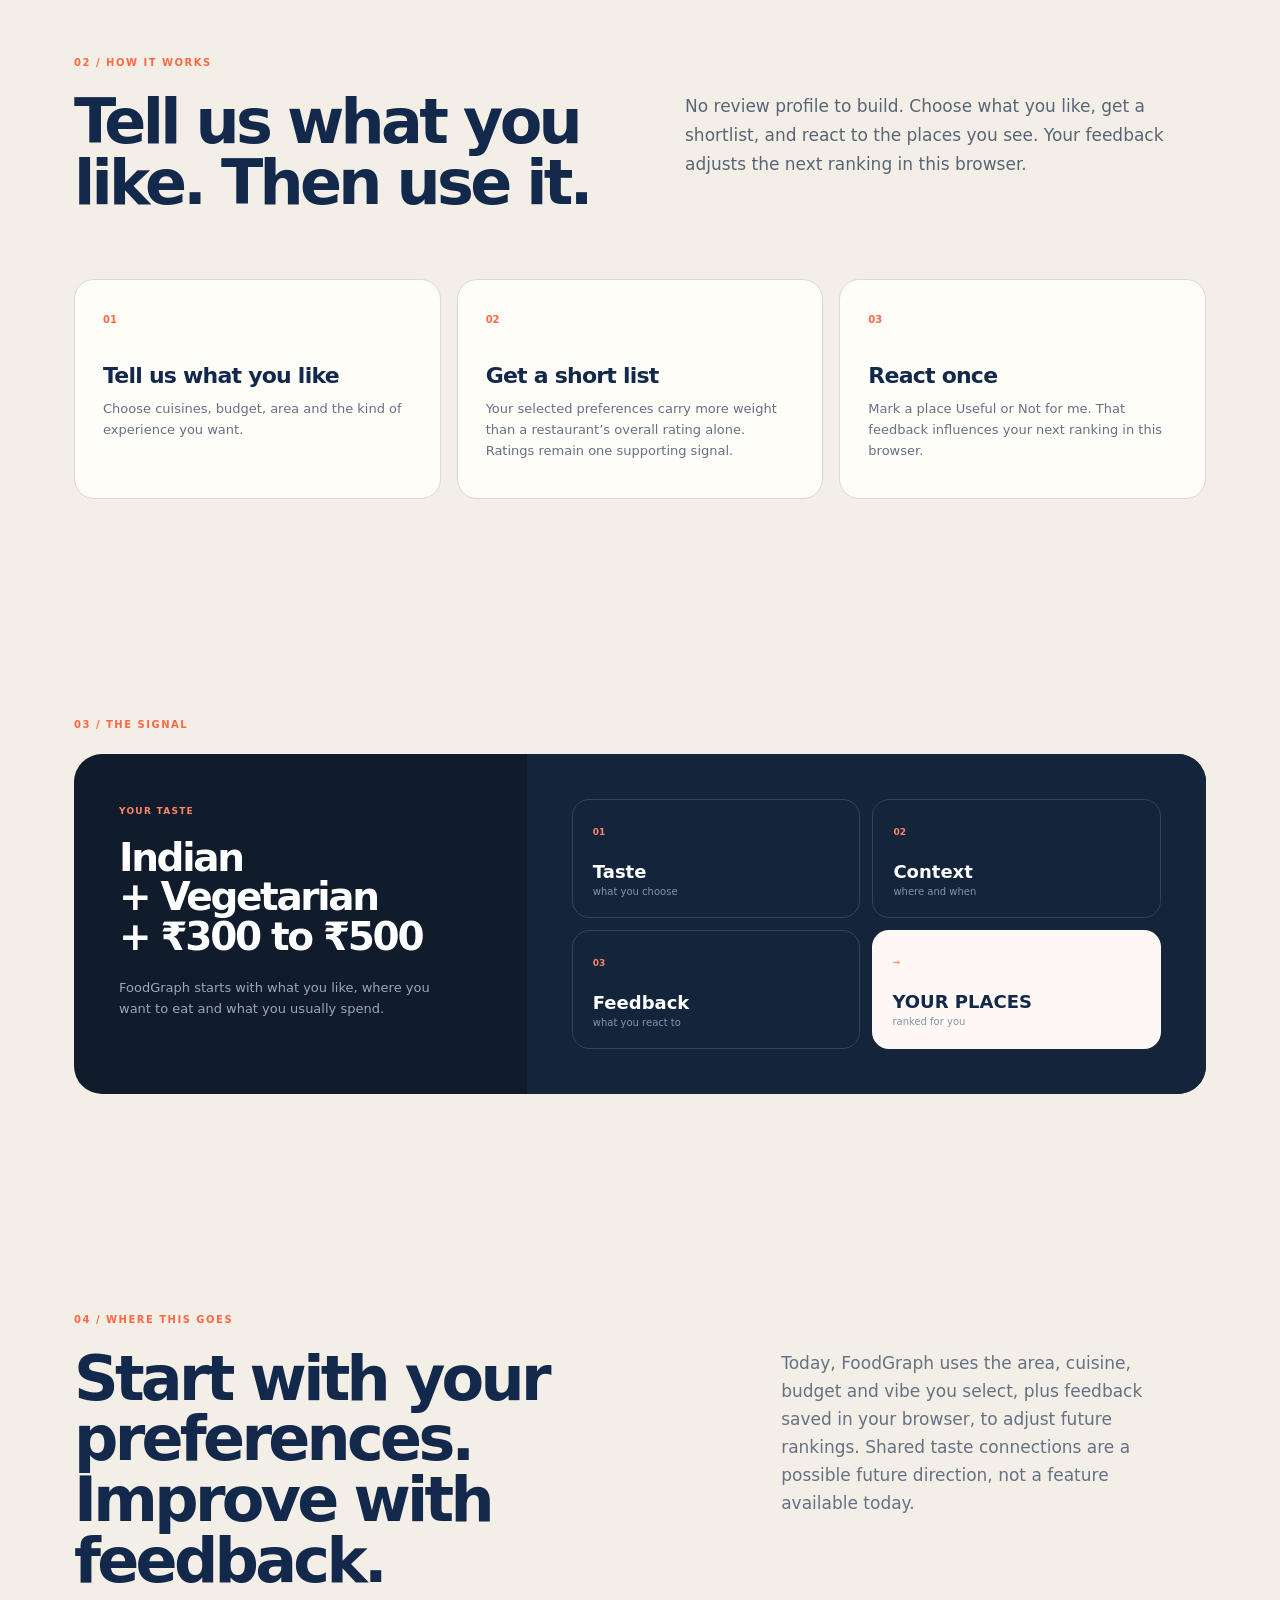
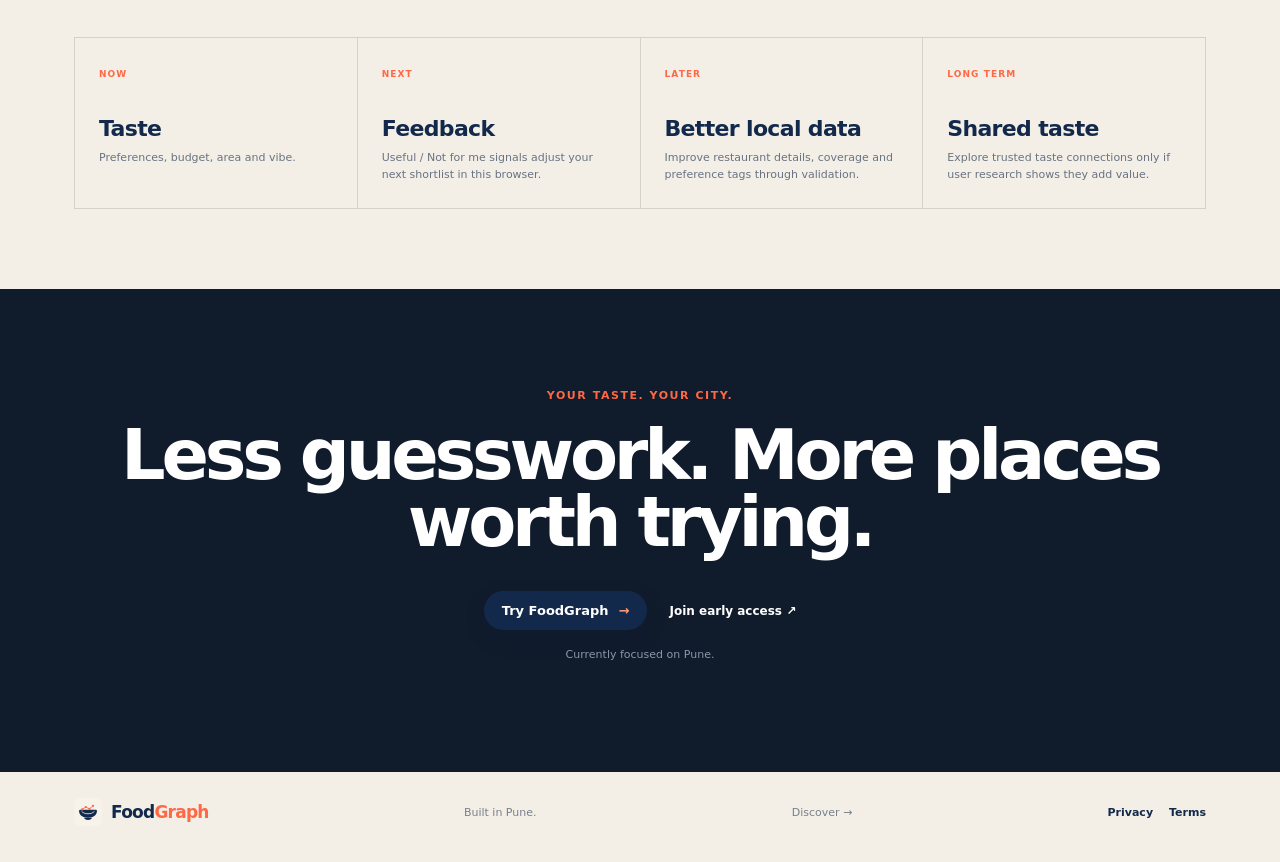
==== commit 8f0773ba: "Shorten FoodGraph homepage hero copy" ====
--- a/index.html
+++ b/index.html
@@ -1,5 +1,5 @@
 <!doctype html>
-<html lang="en"><head><meta charset="utf-8"><meta name="viewport" content="width=device-width,initial-scale=1"><title>FoodGraph | Find places you'll like</title><meta name="description" content="FoodGraph helps Pune diners shortlist restaurants around their taste, budget, area and dining preferences."><link rel="icon" href="assets/foodgraph-mark.svg"><link rel="stylesheet" href="styles.css?v=20261109b"></head><body class="marketing"><nav class="nav"><a class="brand" href="./"><img src="assets/foodgraph-mark.svg" alt=""><span><b>Food</b><strong>Graph</strong></span></a><div class="navlinks"><a href="#why">Why FoodGraph</a><a href="#how">How it works</a><a href="#vision">The bigger idea</a></div><div class="nav-actions"><a class="nav-join" href="join/">Join early access</a><a class="navcta" href="discover/">Try FoodGraph <span>↗</span></a></div></nav><main><section class="hero-marketing"><canvas class="hero-particles" id="heroParticles" aria-hidden="true"></canvas><div class="hero-copy"><p class="eyebrow">PUNE · BUILT AROUND YOUR TASTE</p><h1>Find places you’ll actually like.</h1><p class="hero-lede">Choose your area, what you feel like eating, your budget and the kind of place you want. FoodGraph ranks Pune restaurants around those preferences, with ratings as one signal—not the whole answer.</p><div class="hero-actions"><a class="primary" href="discover/">Find places for me <span>→</span></a><a class="secondary" href="#how">See how it works</a><a class="secondary join-secondary" href="join/">Join early access ↗</a></div><div class="proof-row"><span><i></i>No account</span><span><i></i>No reviews to write</span><span><i></i>Built for Pune</span></div></div><div class="hero-product"><div class="window"><div class="windowbar"><span>FoodGraph</span><span>example shortlist</span></div><div class="taste-head"><div><small>YOUR FOOD GRAPH</small><h2>Places you'll like</h2></div><span class="mini-location">Shivajinagar</span></div><article class="preview-card featured"><div class="preview-number">01</div><div class="preview-main"><div class="preview-name">Vohuman Cafe</div><div class="preview-meta">Cafe · Sangamvadi</div><div class="preview-tags"><span>Cafe</span><span>Casual</span></div></div><div class="fit"><b>91%</b><small>match</small></div></article><article class="preview-card"><div class="preview-number">02</div><div class="preview-main"><div class="preview-name">World Of Veg</div><div class="preview-meta">Indian · Shivajinagar</div><div class="preview-tags"><span>Indian</span><span>Vegetarian</span></div></div><div class="fit"><b>86%</b><small>match</small></div></article><article class="preview-card"><div class="preview-number">03</div><div class="preview-main"><div class="preview-name">Krushnakala Pure Veg</div><div class="preview-meta">Indian · Rasta Peth</div><div class="preview-tags"><span>Indian</span><span>Vegetarian</span></div></div><div class="fit"><b>82%</b><small>match</small></div></article><div class="learning-note"><span>↗</span><div><b>Your feedback shapes the next shortlist.</b><small>Useful / Not for me adjusts recommendations saved in this browser.</small></div></div></div></div></section><section class="ticker"><span>SEARCH HELPS YOU FIND PLACES</span><b>·</b><span>REVIEWS HELP YOU COMPARE</span><b>·</b><strong>FOODGRAPH STARTS WITH WHAT YOU WANT</strong></section><section id="why" class="section problem"><div class="section-label">01 / THE PROBLEM</div><div class="section-grid"><div><h2>A 4.7★ restaurant can still be wrong for you.</h2></div><div class="copy"><p>Ratings, reviews and photos are useful starting points. But they still leave you to work out whether a restaurant fits your budget, area, food preferences and the kind of outing you have in mind.</p><p>Your perfect Saturday dinner might be someone else's skip. FoodGraph starts with a different question: <em>what kind of place fits the way you eat?</em></p></div></div><div class="comparison"><div class="compare-card muted"><span>THE USUAL QUESTION</span><b>Is this restaurant good?</b><p>Example rating · 4.6 ★</p></div><div class="compare-arrow">→</div><div class="compare-card active"><span>THE FOODGRAPH QUESTION</span><b>Is this restaurant good for you?</b><p>91% illustrative preference-fit score · Indian · vegetarian</p></div></div><p class="score-note">The percentages shown here are illustrative ranking scores based on selected preferences, not probabilities or guarantees of restaurant quality.</p></section><section id="how" class="section how"><div class="section-label">02 / HOW IT WORKS</div><div class="section-grid"><div><h2>Tell us what you like. Then use it.</h2></div><div class="copy"><p>No review profile to build. Choose what you like, get a shortlist, and react to the places you see. Your feedback adjusts the next ranking in this browser.</p></div></div><div class="steps"><article><span>01</span><h3>Tell us what you like</h3><p>Choose cuisines, budget, area and the kind of experience you want.</p></article><article><span>02</span><h3>Get a short list</h3><p>Your selected preferences carry more weight than a restaurant’s overall rating alone. Ratings remain one supporting signal.</p></article><article><span>03</span><h3>React once</h3><p>Mark a place Useful or Not for me. That feedback influences your next ranking in this browser.</p></article></div></section><section class="section taste-system"><div class="section-label">03 / THE SIGNAL</div><div class="signal-card"><div class="signal-left"><span class="signal-kicker">YOUR TASTE</span><h2>Indian<br>+ Vegetarian<br>+ ₹300 to ₹500</h2><p>FoodGraph starts with what you like, where you want to eat and what you usually spend.</p></div><div class="signal-flow"><div><span>01</span><b>Taste</b><small>what you choose</small></div><div><span>02</span><b>Context</b><small>where and when</small></div><div><span>03</span><b>Feedback</b><small>what you react to</small></div><div class="result"><span>→</span><b>YOUR PLACES</b><small>ranked for you</small></div></div></div></section><section id="vision" class="section vision"><div class="section-label">04 / WHERE THIS GOES</div><div class="vision-head"><h2>Start with your preferences. Improve with feedback.</h2><p>Today, FoodGraph uses the area, cuisine, budget and vibe you select, plus feedback saved in your browser, to adjust future rankings. Shared taste connections are a possible future direction, not a feature available today.</p></div><div class="vision-grid"><div><span>NOW</span><b>Taste</b><p>Preferences, budget, area and vibe.</p></div><div><span>NEXT</span><b>Feedback</b><p>Useful / Not for me signals adjust your next shortlist in this browser.</p></div><div><span>LATER</span><b>Better local data</b><p>Improve restaurant details, coverage and preference tags through validation.</p></div><div><span>LONG TERM</span><b>Shared taste</b><p>Explore trusted taste connections only if user research shows they add value.</p></div></div></section><section class="final-cta"><p class="eyebrow">YOUR TASTE. YOUR CITY.</p><h2>Less guesswork. More places worth trying.</h2><div class="final-actions"><a class="primary" href="discover/">Try FoodGraph <span>→</span></a><a class="final-join" href="join/">Join early access ↗</a></div><p>Currently focused on Pune.</p></section></main><footer><a class="brand" href="./"><img src="assets/foodgraph-mark.svg" alt=""><span><b>Food</b><strong>Graph</strong></span></a><span>Built in Pune.</span><a href="discover/">Discover →</a><div class="legal-footer-links"><a href="privacy/">Privacy</a><a href="terms/">Terms</a></div></footer><script>
+<html lang="en"><head><meta charset="utf-8"><meta name="viewport" content="width=device-width,initial-scale=1"><title>FoodGraph | Find places you'll like</title><meta name="description" content="FoodGraph helps Pune diners shortlist restaurants around their taste, budget, area and dining preferences."><link rel="icon" href="assets/foodgraph-mark.svg"><link rel="stylesheet" href="styles.css?v=20261109b"></head><body class="marketing"><nav class="nav"><a class="brand" href="./"><img src="assets/foodgraph-mark.svg" alt=""><span><b>Food</b><strong>Graph</strong></span></a><div class="navlinks"><a href="#why">Why FoodGraph</a><a href="#how">How it works</a><a href="#vision">The bigger idea</a></div><div class="nav-actions"><a class="nav-join" href="join/">Join early access</a><a class="navcta" href="discover/">Try FoodGraph <span>↗</span></a></div></nav><main><section class="hero-marketing"><canvas class="hero-particles" id="heroParticles" aria-hidden="true"></canvas><div class="hero-copy"><p class="eyebrow">PUNE · BUILT AROUND YOUR TASTE</p><h1>Find places you’ll actually like.</h1><p class="hero-lede">Pick your area, budget and food mood. Get a Pune shortlist built around your taste.</p><div class="hero-actions"><a class="primary" href="discover/">Find places for me <span>→</span></a><a class="secondary" href="#how">See how it works</a><a class="secondary join-secondary" href="join/">Join early access ↗</a></div><div class="proof-row"><span><i></i>No account</span><span><i></i>No reviews to write</span><span><i></i>Built for Pune</span></div></div><div class="hero-product"><div class="window"><div class="windowbar"><span>FoodGraph</span><span>example shortlist</span></div><div class="taste-head"><div><small>YOUR FOOD GRAPH</small><h2>Places you'll like</h2></div><span class="mini-location">Shivajinagar</span></div><article class="preview-card featured"><div class="preview-number">01</div><div class="preview-main"><div class="preview-name">Vohuman Cafe</div><div class="preview-meta">Cafe · Sangamvadi</div><div class="preview-tags"><span>Cafe</span><span>Casual</span></div></div><div class="fit"><b>91%</b><small>match</small></div></article><article class="preview-card"><div class="preview-number">02</div><div class="preview-main"><div class="preview-name">World Of Veg</div><div class="preview-meta">Indian · Shivajinagar</div><div class="preview-tags"><span>Indian</span><span>Vegetarian</span></div></div><div class="fit"><b>86%</b><small>match</small></div></article><article class="preview-card"><div class="preview-number">03</div><div class="preview-main"><div class="preview-name">Krushnakala Pure Veg</div><div class="preview-meta">Indian · Rasta Peth</div><div class="preview-tags"><span>Indian</span><span>Vegetarian</span></div></div><div class="fit"><b>82%</b><small>match</small></div></article><div class="learning-note"><span>↗</span><div><b>Your feedback shapes the next shortlist.</b><small>Useful / Not for me adjusts recommendations saved in this browser.</small></div></div></div></div></section><section class="ticker"><span>SEARCH HELPS YOU FIND PLACES</span><b>·</b><span>REVIEWS HELP YOU COMPARE</span><b>·</b><strong>FOODGRAPH STARTS WITH WHAT YOU WANT</strong></section><section id="why" class="section problem"><div class="section-label">01 / THE PROBLEM</div><div class="section-grid"><div><h2>A 4.7★ restaurant can still be wrong for you.</h2></div><div class="copy"><p>Ratings, reviews and photos are useful starting points. But they still leave you to work out whether a restaurant fits your budget, area, food preferences and the kind of outing you have in mind.</p><p>Your perfect Saturday dinner might be someone else's skip. FoodGraph starts with a different question: <em>what kind of place fits the way you eat?</em></p></div></div><div class="comparison"><div class="compare-card muted"><span>THE USUAL QUESTION</span><b>Is this restaurant good?</b><p>Example rating · 4.6 ★</p></div><div class="compare-arrow">→</div><div class="compare-card active"><span>THE FOODGRAPH QUESTION</span><b>Is this restaurant good for you?</b><p>91% illustrative preference-fit score · Indian · vegetarian</p></div></div><p class="score-note">The percentages shown here are illustrative ranking scores based on selected preferences, not probabilities or guarantees of restaurant quality.</p></section><section id="how" class="section how"><div class="section-label">02 / HOW IT WORKS</div><div class="section-grid"><div><h2>Tell us what you like. Then use it.</h2></div><div class="copy"><p>No review profile to build. Choose what you like, get a shortlist, and react to the places you see. Your feedback adjusts the next ranking in this browser.</p></div></div><div class="steps"><article><span>01</span><h3>Tell us what you like</h3><p>Choose cuisines, budget, area and the kind of experience you want.</p></article><article><span>02</span><h3>Get a short list</h3><p>Your selected preferences carry more weight than a restaurant’s overall rating alone. Ratings remain one supporting signal.</p></article><article><span>03</span><h3>React once</h3><p>Mark a place Useful or Not for me. That feedback influences your next ranking in this browser.</p></article></div></section><section class="section taste-system"><div class="section-label">03 / THE SIGNAL</div><div class="signal-card"><div class="signal-left"><span class="signal-kicker">YOUR TASTE</span><h2>Indian<br>+ Vegetarian<br>+ ₹300 to ₹500</h2><p>FoodGraph starts with what you like, where you want to eat and what you usually spend.</p></div><div class="signal-flow"><div><span>01</span><b>Taste</b><small>what you choose</small></div><div><span>02</span><b>Context</b><small>where and when</small></div><div><span>03</span><b>Feedback</b><small>what you react to</small></div><div class="result"><span>→</span><b>YOUR PLACES</b><small>ranked for you</small></div></div></div></section><section id="vision" class="section vision"><div class="section-label">04 / WHERE THIS GOES</div><div class="vision-head"><h2>Start with your preferences. Improve with feedback.</h2><p>Today, FoodGraph uses the area, cuisine, budget and vibe you select, plus feedback saved in your browser, to adjust future rankings. Shared taste connections are a possible future direction, not a feature available today.</p></div><div class="vision-grid"><div><span>NOW</span><b>Taste</b><p>Preferences, budget, area and vibe.</p></div><div><span>NEXT</span><b>Feedback</b><p>Useful / Not for me signals adjust your next shortlist in this browser.</p></div><div><span>LATER</span><b>Better local data</b><p>Improve restaurant details, coverage and preference tags through validation.</p></div><div><span>LONG TERM</span><b>Shared taste</b><p>Explore trusted taste connections only if user research shows they add value.</p></div></div></section><section class="final-cta"><p class="eyebrow">YOUR TASTE. YOUR CITY.</p><h2>Less guesswork. More places worth trying.</h2><div class="final-actions"><a class="primary" href="discover/">Try FoodGraph <span>→</span></a><a class="final-join" href="join/">Join early access ↗</a></div><p>Currently focused on Pune.</p></section></main><footer><a class="brand" href="./"><img src="assets/foodgraph-mark.svg" alt=""><span><b>Food</b><strong>Graph</strong></span></a><span>Built in Pune.</span><a href="discover/">Discover →</a><div class="legal-footer-links"><a href="privacy/">Privacy</a><a href="terms/">Terms</a></div></footer><script>
 (function(){
   document.body.classList.add("motion-ready");
   const reveal=document.querySelectorAll("main > section:not(.hero-marketing), .steps article, .vision-grid > div, .compare-card, .signal-flow > div");
--- a/styles.css
+++ b/styles.css
@@ -107,3 +107,14 @@
 .legal-footer-links{display:flex;align-items:center;gap:16px;flex-wrap:wrap}
 .legal-footer-links a{font-size:11px;font-weight:800;color:var(--ink)}
 .legal-footer-links a:hover{color:var(--coral)}
+
+
+/* Explain demo ranking percentages on the marketing homepage. */
+.score-note{
+  max-width:760px;
+  margin:14px auto 0;
+  color:#737d8b;
+  font-size:11px;
+  line-height:1.6;
+  text-align:center;
+}
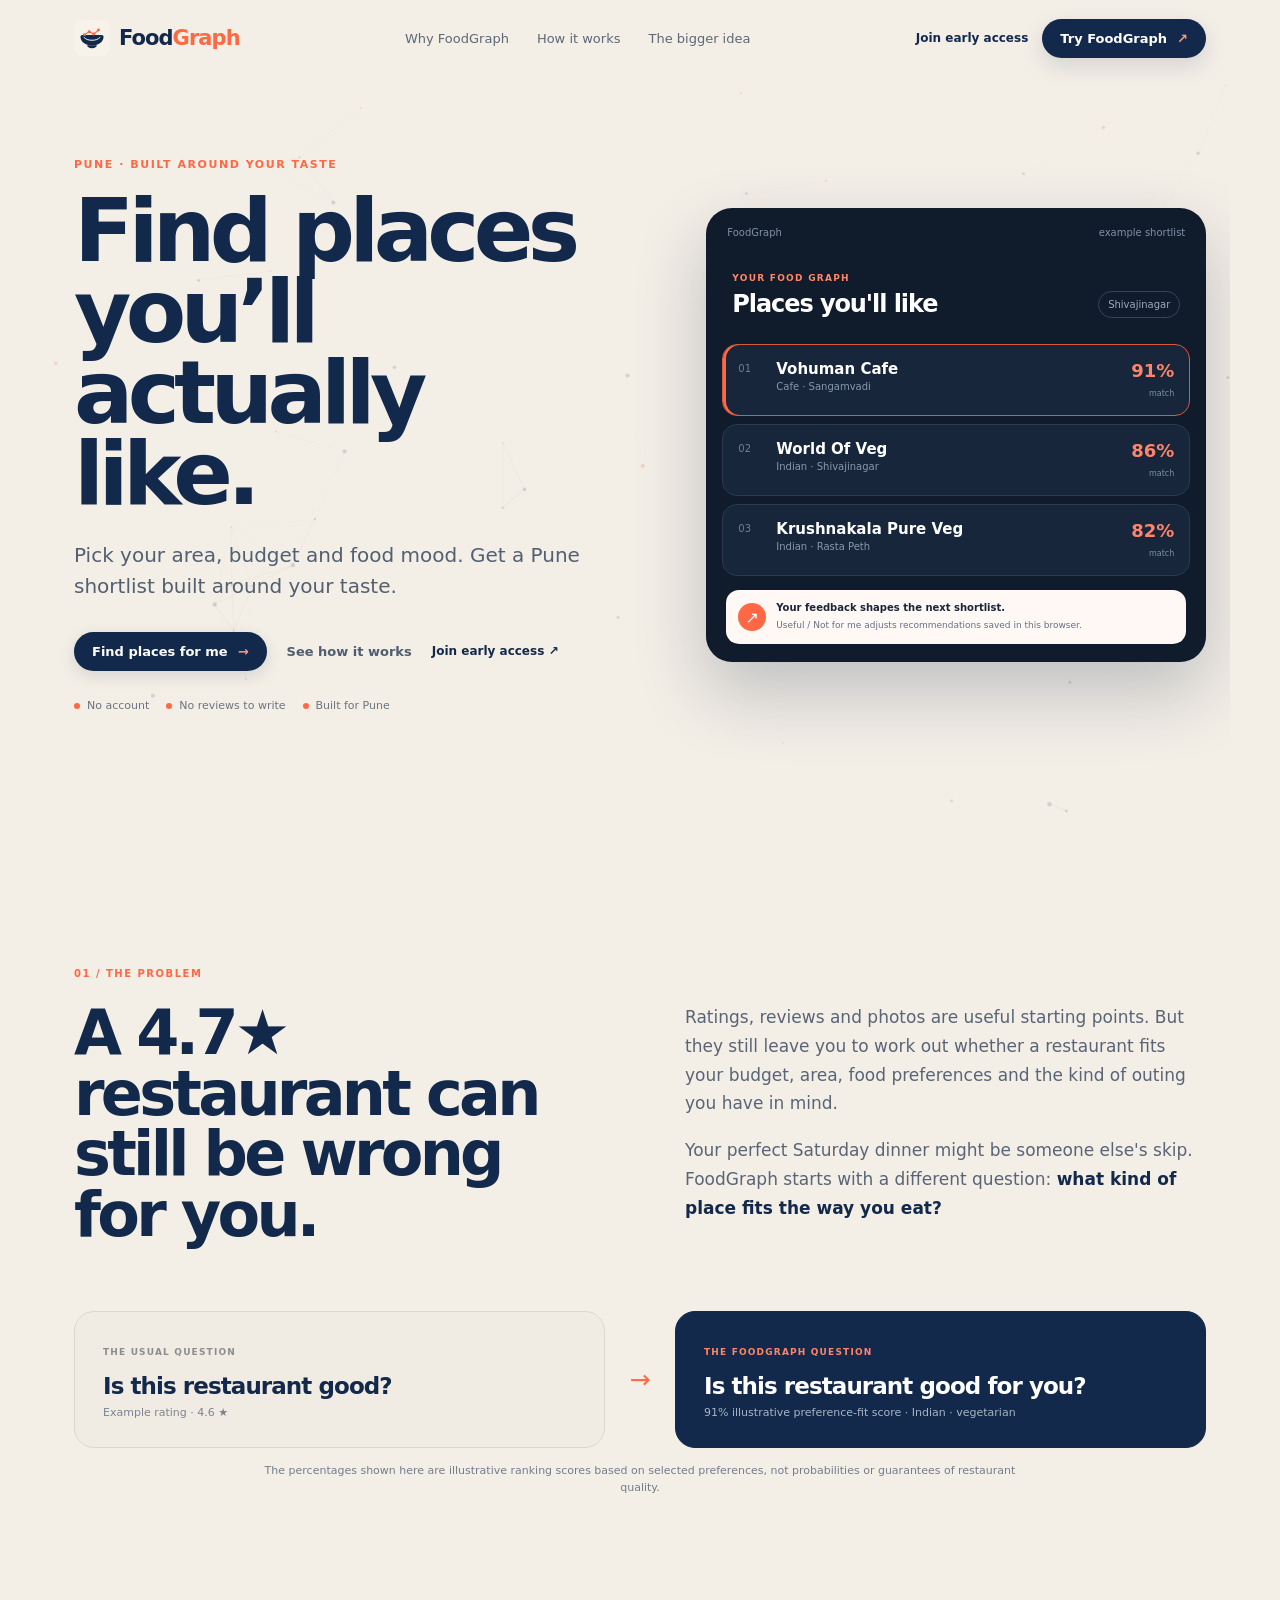
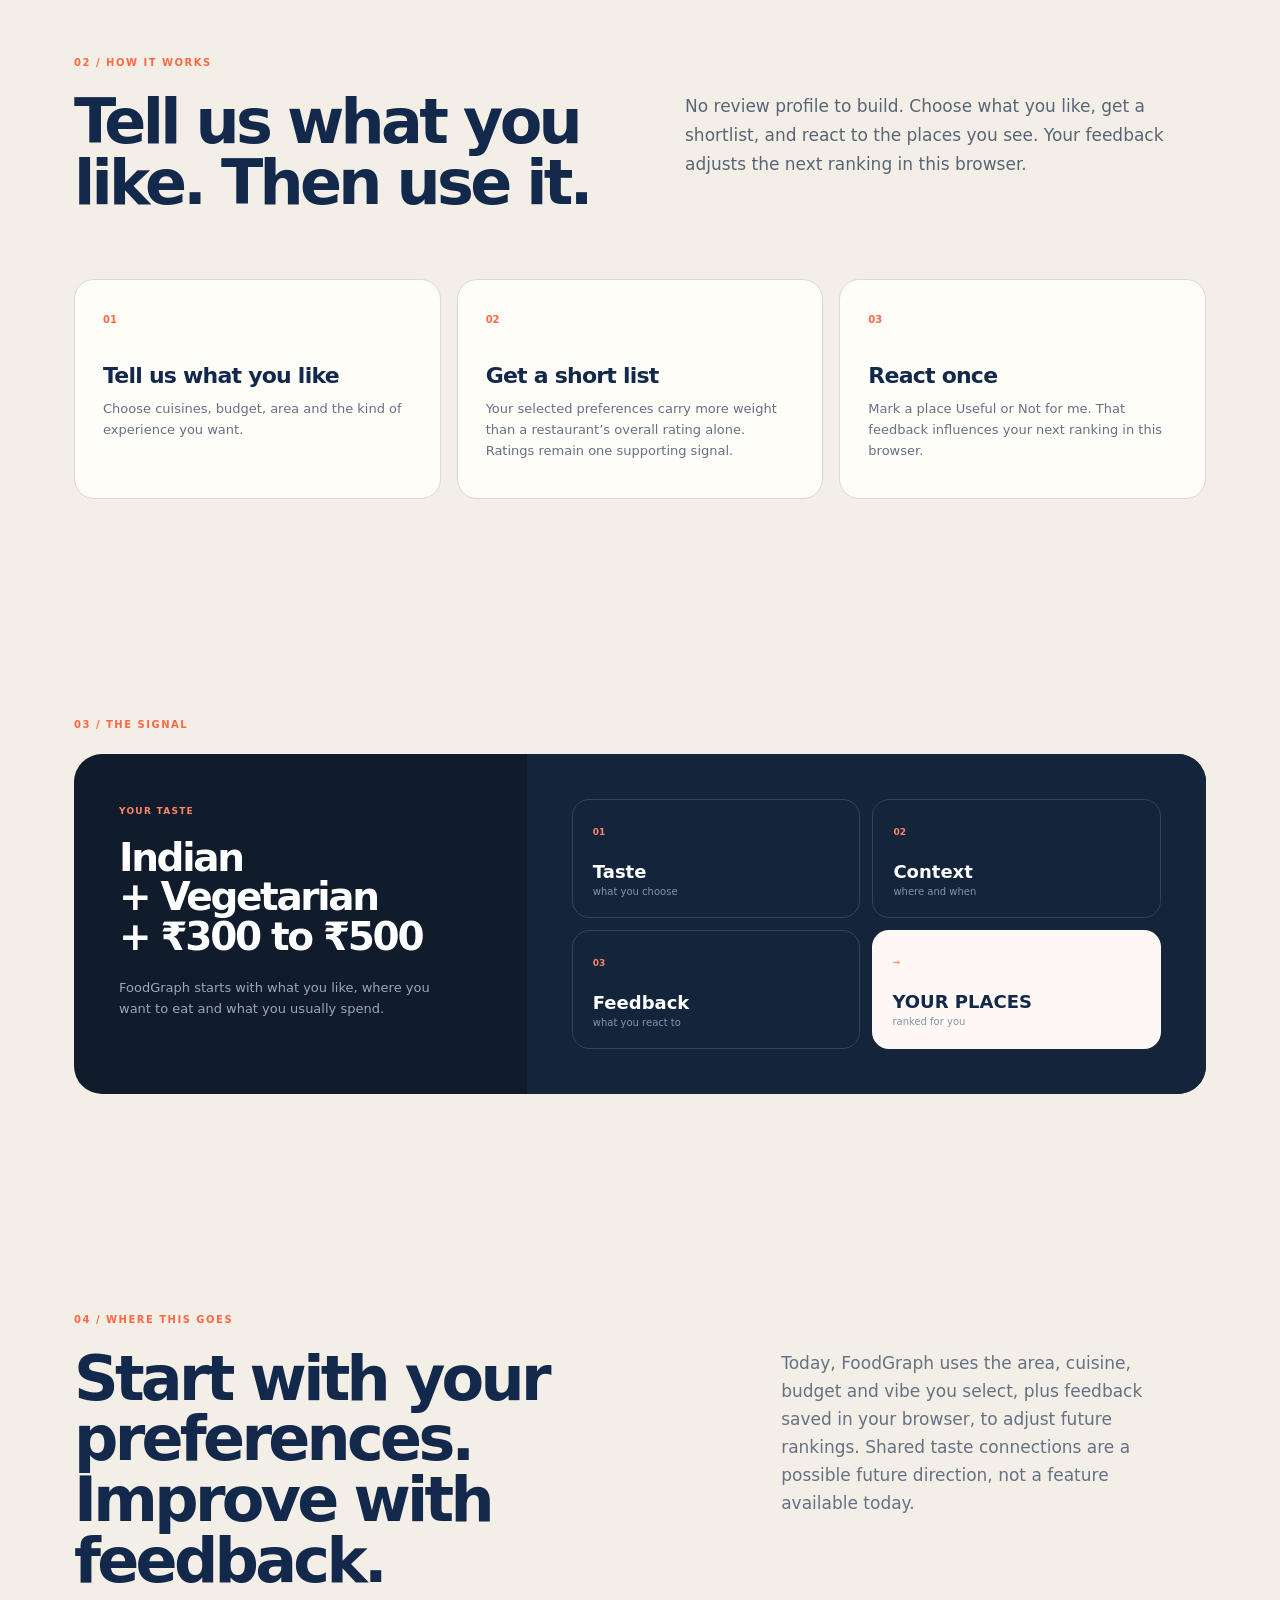
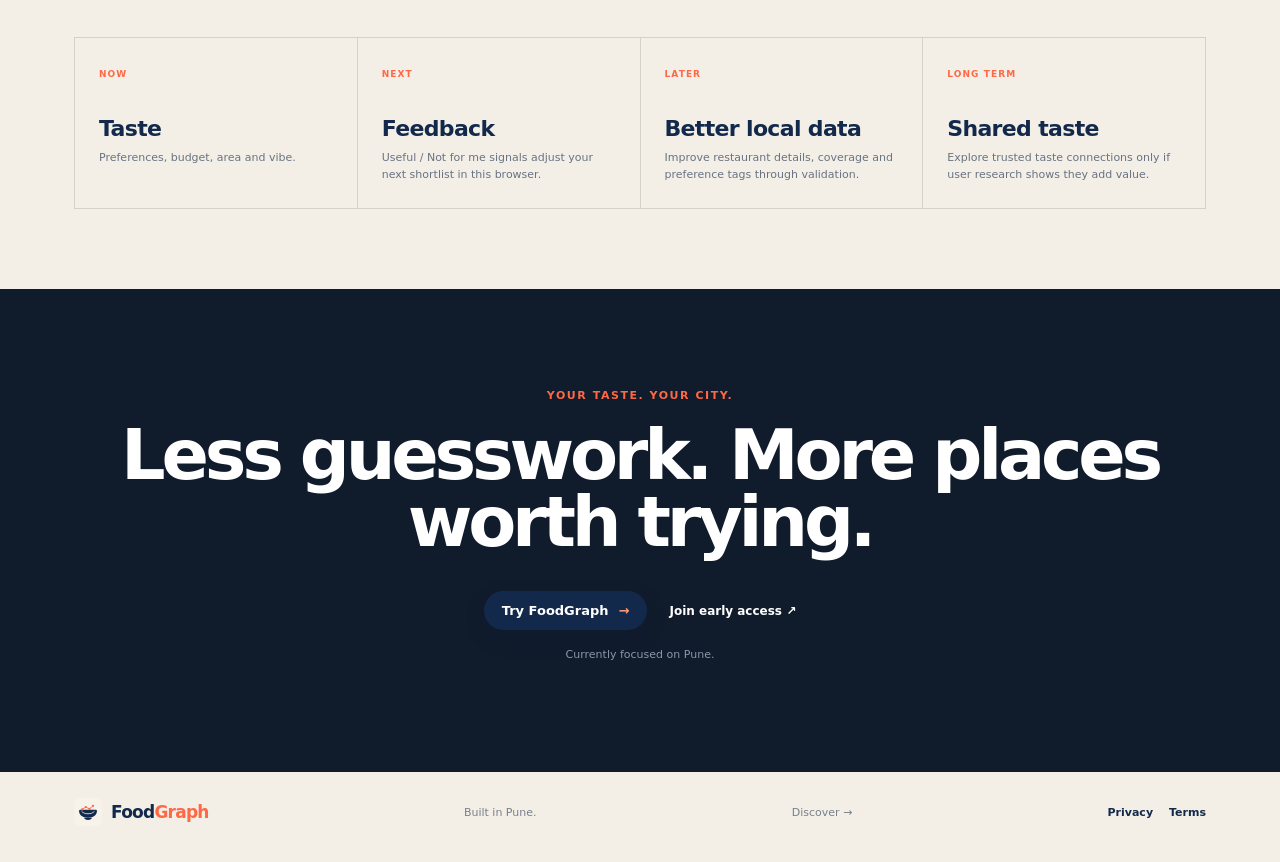
==== commit 369c6e95: "Track FoodGraph homepage visits and CTA clicks" ====
--- a/index.html
+++ b/index.html
@@ -1,6 +1,38 @@
 <!doctype html>
 <html lang="en"><head><meta charset="utf-8"><meta name="viewport" content="width=device-width,initial-scale=1"><title>FoodGraph | Find places you'll like</title><meta name="description" content="FoodGraph helps Pune diners shortlist restaurants around their taste, budget, area and dining preferences."><link rel="icon" href="assets/foodgraph-mark.svg"><link rel="stylesheet" href="styles.css?v=20261109b"></head><body class="marketing"><nav class="nav"><a class="brand" href="./"><img src="assets/foodgraph-mark.svg" alt=""><span><b>Food</b><strong>Graph</strong></span></a><div class="navlinks"><a href="#why">Why FoodGraph</a><a href="#how">How it works</a><a href="#vision">The bigger idea</a></div><div class="nav-actions"><a class="nav-join" href="join/">Join early access</a><a class="navcta" href="discover/">Try FoodGraph <span>↗</span></a></div></nav><main><section class="hero-marketing"><canvas class="hero-particles" id="heroParticles" aria-hidden="true"></canvas><div class="hero-copy"><p class="eyebrow">PUNE · BUILT AROUND YOUR TASTE</p><h1>Find places you’ll actually like.</h1><p class="hero-lede">Pick your area, budget and food mood. Get a Pune shortlist built around your taste.</p><div class="hero-actions"><a class="primary" href="discover/">Find places for me <span>→</span></a><a class="secondary" href="#how">See how it works</a><a class="secondary join-secondary" href="join/">Join early access ↗</a></div><div class="proof-row"><span><i></i>No account</span><span><i></i>No reviews to write</span><span><i></i>Built for Pune</span></div></div><div class="hero-product"><div class="window"><div class="windowbar"><span>FoodGraph</span><span>example shortlist</span></div><div class="taste-head"><div><small>YOUR FOOD GRAPH</small><h2>Places you'll like</h2></div><span class="mini-location">Shivajinagar</span></div><article class="preview-card featured"><div class="preview-number">01</div><div class="preview-main"><div class="preview-name">Vohuman Cafe</div><div class="preview-meta">Cafe · Sangamvadi</div><div class="preview-tags"><span>Cafe</span><span>Casual</span></div></div><div class="fit"><b>91%</b><small>match</small></div></article><article class="preview-card"><div class="preview-number">02</div><div class="preview-main"><div class="preview-name">World Of Veg</div><div class="preview-meta">Indian · Shivajinagar</div><div class="preview-tags"><span>Indian</span><span>Vegetarian</span></div></div><div class="fit"><b>86%</b><small>match</small></div></article><article class="preview-card"><div class="preview-number">03</div><div class="preview-main"><div class="preview-name">Krushnakala Pure Veg</div><div class="preview-meta">Indian · Rasta Peth</div><div class="preview-tags"><span>Indian</span><span>Vegetarian</span></div></div><div class="fit"><b>82%</b><small>match</small></div></article><div class="learning-note"><span>↗</span><div><b>Your feedback shapes the next shortlist.</b><small>Useful / Not for me adjusts recommendations saved in this browser.</small></div></div></div></div></section><section class="ticker"><span>SEARCH HELPS YOU FIND PLACES</span><b>·</b><span>REVIEWS HELP YOU COMPARE</span><b>·</b><strong>FOODGRAPH STARTS WITH WHAT YOU WANT</strong></section><section id="why" class="section problem"><div class="section-label">01 / THE PROBLEM</div><div class="section-grid"><div><h2>A 4.7★ restaurant can still be wrong for you.</h2></div><div class="copy"><p>Ratings, reviews and photos are useful starting points. But they still leave you to work out whether a restaurant fits your budget, area, food preferences and the kind of outing you have in mind.</p><p>Your perfect Saturday dinner might be someone else's skip. FoodGraph starts with a different question: <em>what kind of place fits the way you eat?</em></p></div></div><div class="comparison"><div class="compare-card muted"><span>THE USUAL QUESTION</span><b>Is this restaurant good?</b><p>Example rating · 4.6 ★</p></div><div class="compare-arrow">→</div><div class="compare-card active"><span>THE FOODGRAPH QUESTION</span><b>Is this restaurant good for you?</b><p>91% illustrative preference-fit score · Indian · vegetarian</p></div></div><p class="score-note">The percentages shown here are illustrative ranking scores based on selected preferences, not probabilities or guarantees of restaurant quality.</p></section><section id="how" class="section how"><div class="section-label">02 / HOW IT WORKS</div><div class="section-grid"><div><h2>Tell us what you like. Then use it.</h2></div><div class="copy"><p>No review profile to build. Choose what you like, get a shortlist, and react to the places you see. Your feedback adjusts the next ranking in this browser.</p></div></div><div class="steps"><article><span>01</span><h3>Tell us what you like</h3><p>Choose cuisines, budget, area and the kind of experience you want.</p></article><article><span>02</span><h3>Get a short list</h3><p>Your selected preferences carry more weight than a restaurant’s overall rating alone. Ratings remain one supporting signal.</p></article><article><span>03</span><h3>React once</h3><p>Mark a place Useful or Not for me. That feedback influences your next ranking in this browser.</p></article></div></section><section class="section taste-system"><div class="section-label">03 / THE SIGNAL</div><div class="signal-card"><div class="signal-left"><span class="signal-kicker">YOUR TASTE</span><h2>Indian<br>+ Vegetarian<br>+ ₹300 to ₹500</h2><p>FoodGraph starts with what you like, where you want to eat and what you usually spend.</p></div><div class="signal-flow"><div><span>01</span><b>Taste</b><small>what you choose</small></div><div><span>02</span><b>Context</b><small>where and when</small></div><div><span>03</span><b>Feedback</b><small>what you react to</small></div><div class="result"><span>→</span><b>YOUR PLACES</b><small>ranked for you</small></div></div></div></section><section id="vision" class="section vision"><div class="section-label">04 / WHERE THIS GOES</div><div class="vision-head"><h2>Start with your preferences. Improve with feedback.</h2><p>Today, FoodGraph uses the area, cuisine, budget and vibe you select, plus feedback saved in your browser, to adjust future rankings. Shared taste connections are a possible future direction, not a feature available today.</p></div><div class="vision-grid"><div><span>NOW</span><b>Taste</b><p>Preferences, budget, area and vibe.</p></div><div><span>NEXT</span><b>Feedback</b><p>Useful / Not for me signals adjust your next shortlist in this browser.</p></div><div><span>LATER</span><b>Better local data</b><p>Improve restaurant details, coverage and preference tags through validation.</p></div><div><span>LONG TERM</span><b>Shared taste</b><p>Explore trusted taste connections only if user research shows they add value.</p></div></div></section><section class="final-cta"><p class="eyebrow">YOUR TASTE. YOUR CITY.</p><h2>Less guesswork. More places worth trying.</h2><div class="final-actions"><a class="primary" href="discover/">Try FoodGraph <span>→</span></a><a class="final-join" href="join/">Join early access ↗</a></div><p>Currently focused on Pune.</p></section></main><footer><a class="brand" href="./"><img src="assets/foodgraph-mark.svg" alt=""><span><b>Food</b><strong>Graph</strong></span></a><span>Built in Pune.</span><a href="discover/">Discover →</a><div class="legal-footer-links"><a href="privacy/">Privacy</a><a href="terms/">Terms</a></div></footer><script>
 (function(){
+  const endpoint='https://script.google.com/macros/s/AKfycbyJTL_UKuih_3e7Lr71s0XdV24VoNY5qhjfdfZeBA1wyJRPr8dHP_GQR3hBJRSiRz1d4w/exec';
+  const createId=()=>((crypto.randomUUID&&crypto.randomUUID())||('fg-'+Date.now()+'-'+Math.random().toString(36).slice(2)));
+  const visitorId=(()=>{
+    const key='foodgraph_visitor_id';
+    let id=localStorage.getItem(key)||localStorage.getItem('foodgraph_session_id');
+    if(!id)id=createId();
+    localStorage.setItem(key,id);
+    localStorage.setItem('foodgraph_session_id',id);
+    return id;
+  })();
+  const visitId=(()=>{
+    let id=sessionStorage.getItem('foodgraph_visit_id');
+    if(!id){id=createId();sessionStorage.setItem('foodgraph_visit_id',id)}
+    return id;
+  })();
+  const trackHome=(event,extra={})=>{
+    if(localStorage.getItem('foodgraph_analytics_opt_out')==='yes')return;
+    const p={event,session_id:visitId,visitor_id:visitorId,referrer_id:localStorage.getItem('foodgraph_referrer_id')||'',source:localStorage.getItem('foodgraph_source')||'direct',campaign:localStorage.getItem('foodgraph_campaign')||'general',landing_path:location.pathname,...extra};
+    const pixel=new Image();pixel.src=endpoint+'?'+new URLSearchParams(p).toString();
+  };
+  if(!sessionStorage.getItem('foodgraph_visit_started')){
+    trackHome('visit_start');
+    sessionStorage.setItem('foodgraph_visit_started','yes');
+  }
+  trackHome('page_view');
+  document.addEventListener('click',event=>{
+    const link=event.target.closest('a[href]');
+    if(!link)return;
+    const href=link.getAttribute('href')||'';
+    if(href.includes('discover'))trackHome('discover_cta_click',{action:'discover_cta'});
+    else if(href.includes('join'))trackHome('join_cta_click',{action:'join_cta'});
+  });
   document.body.classList.add("motion-ready");
   const reveal=document.querySelectorAll("main > section:not(.hero-marketing), .steps article, .vision-grid > div, .compare-card, .signal-flow > div");
   reveal.forEach((el,i)=>{el.dataset.reveal="";el.style.setProperty("--reveal-delay",(Math.min(i,8)*55)+"ms")});
